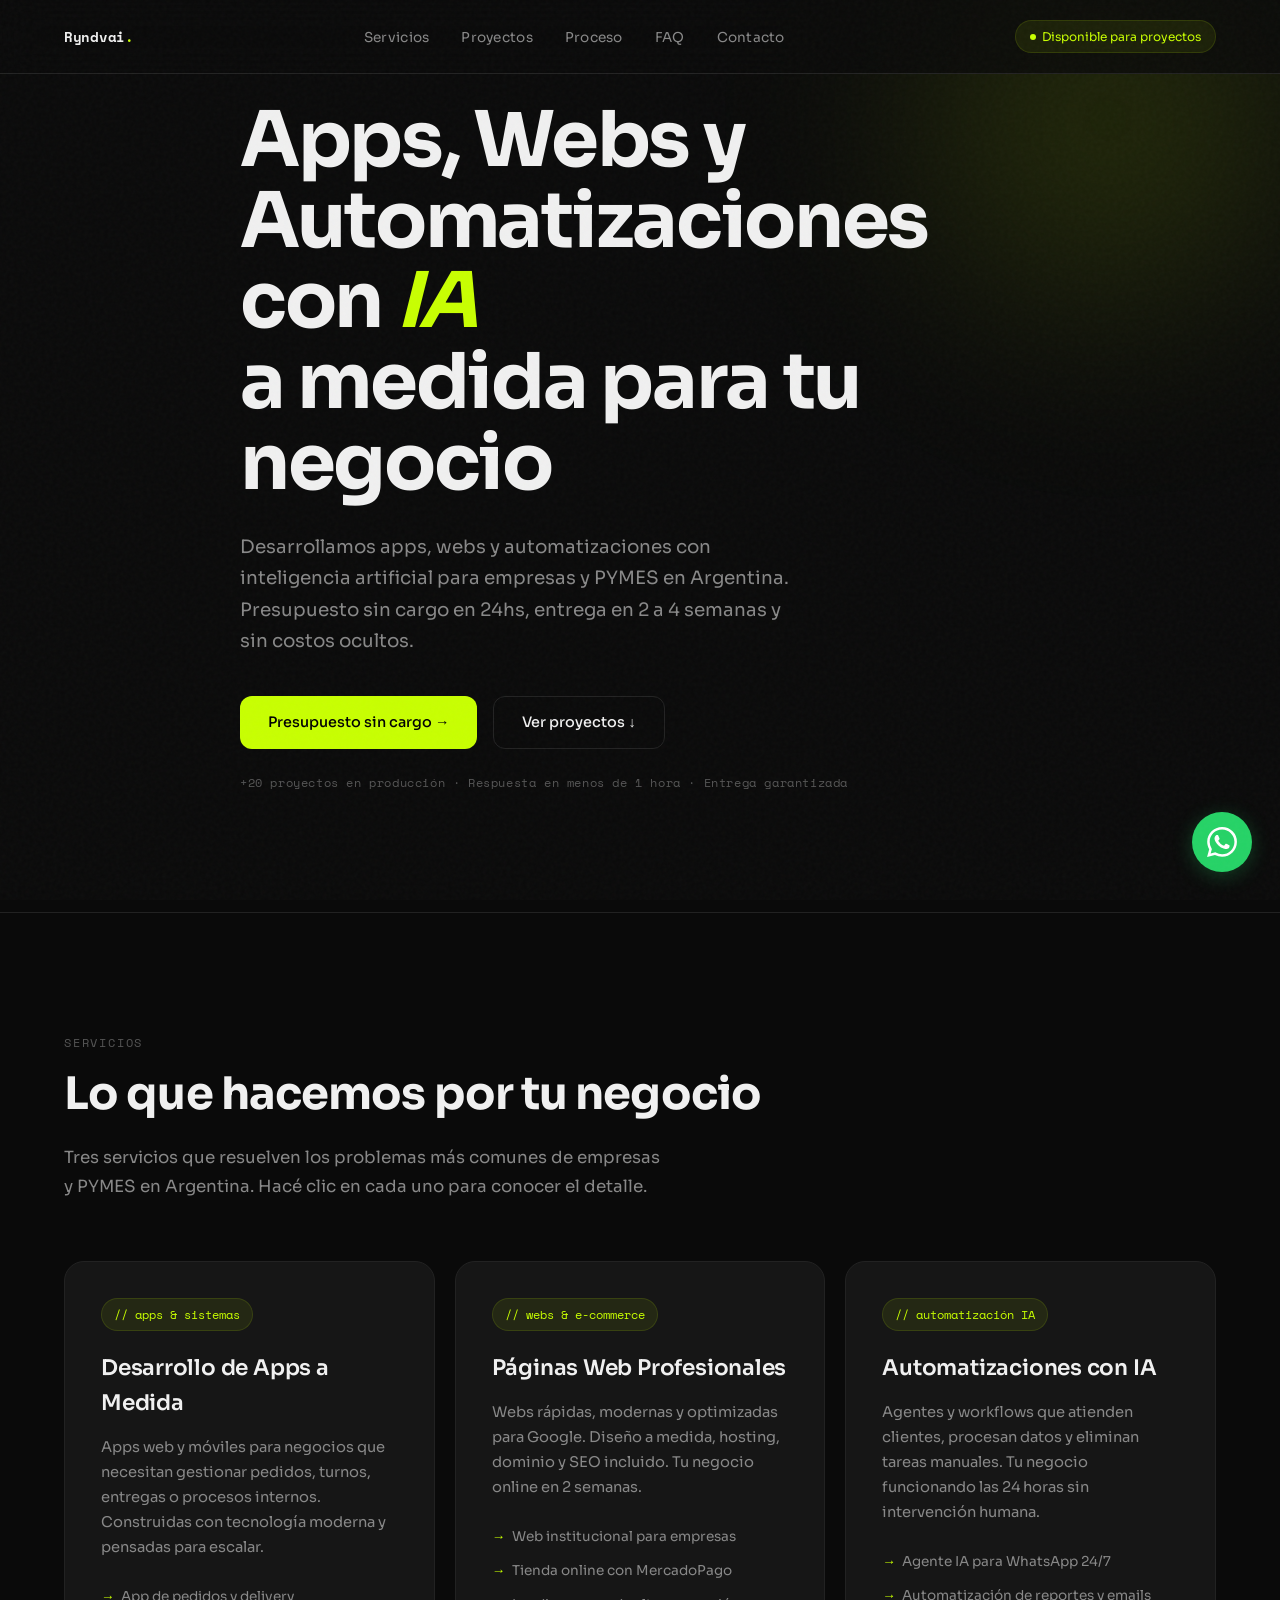
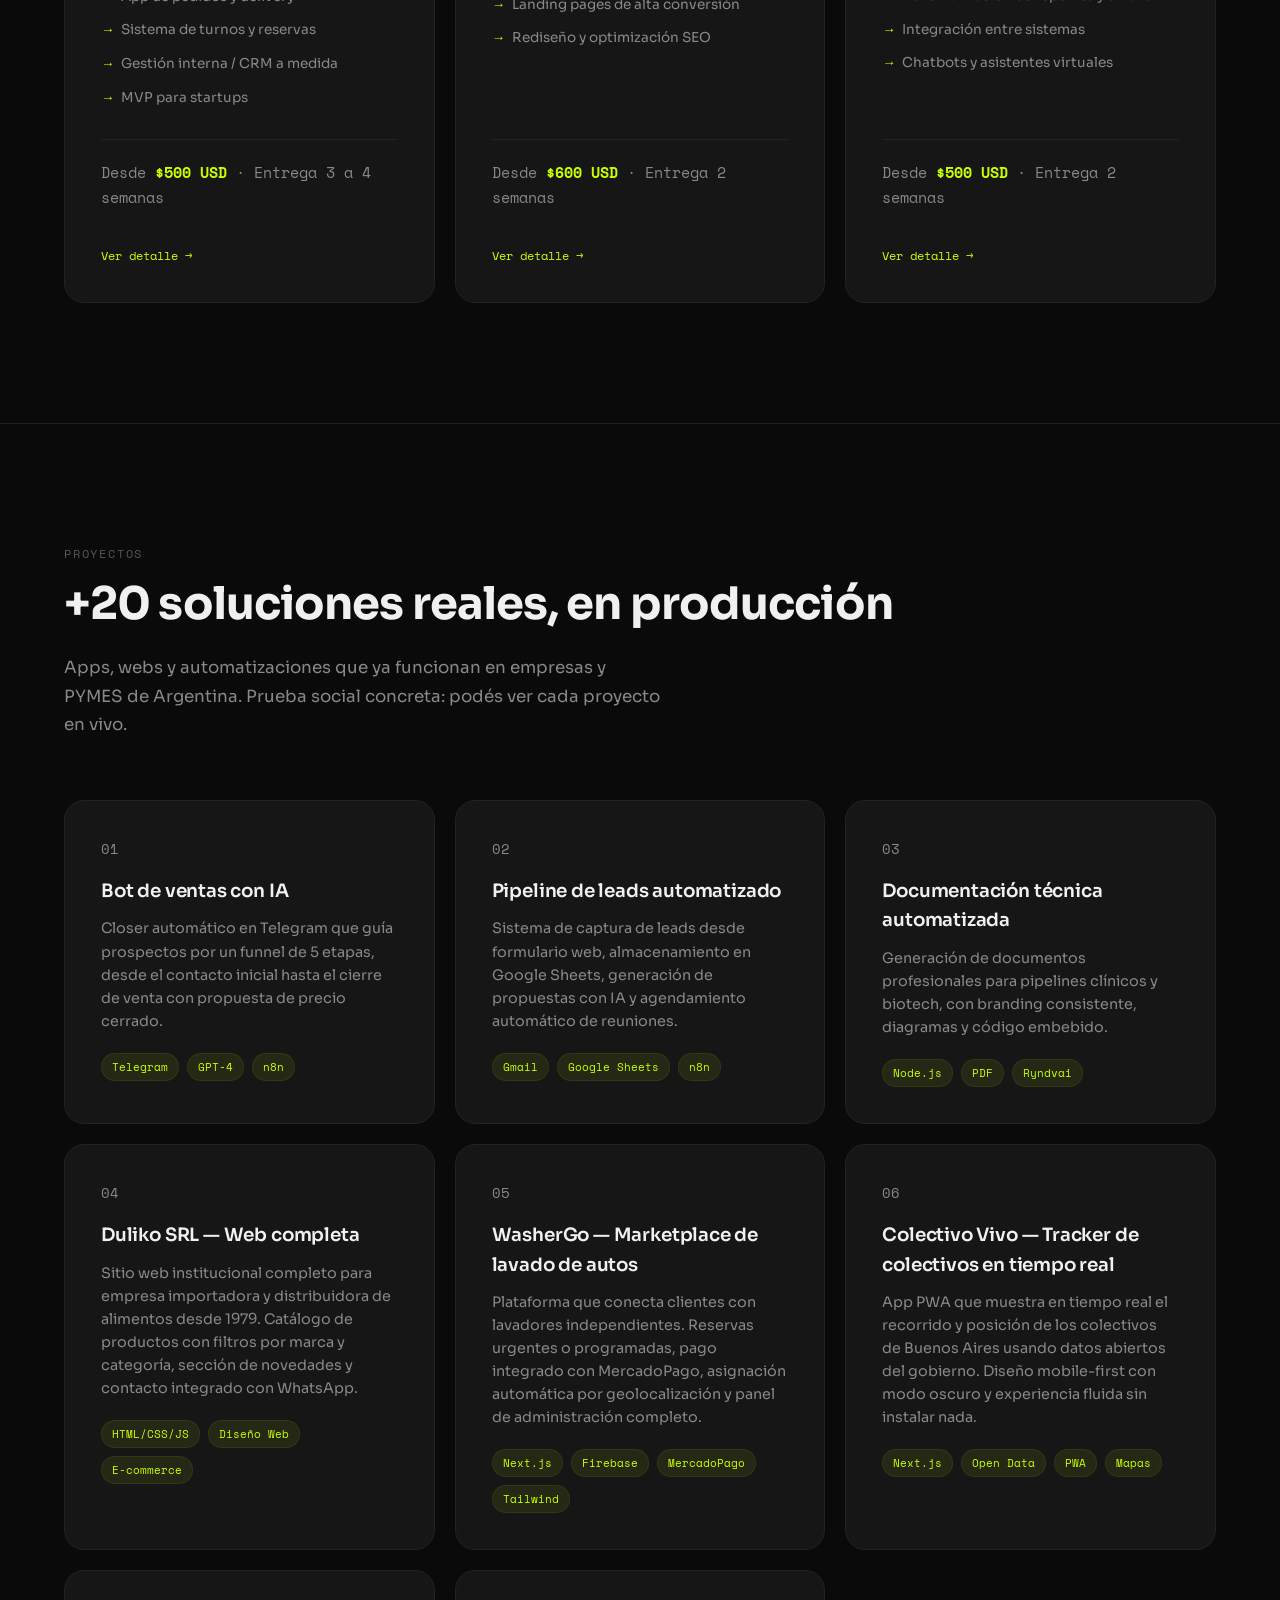
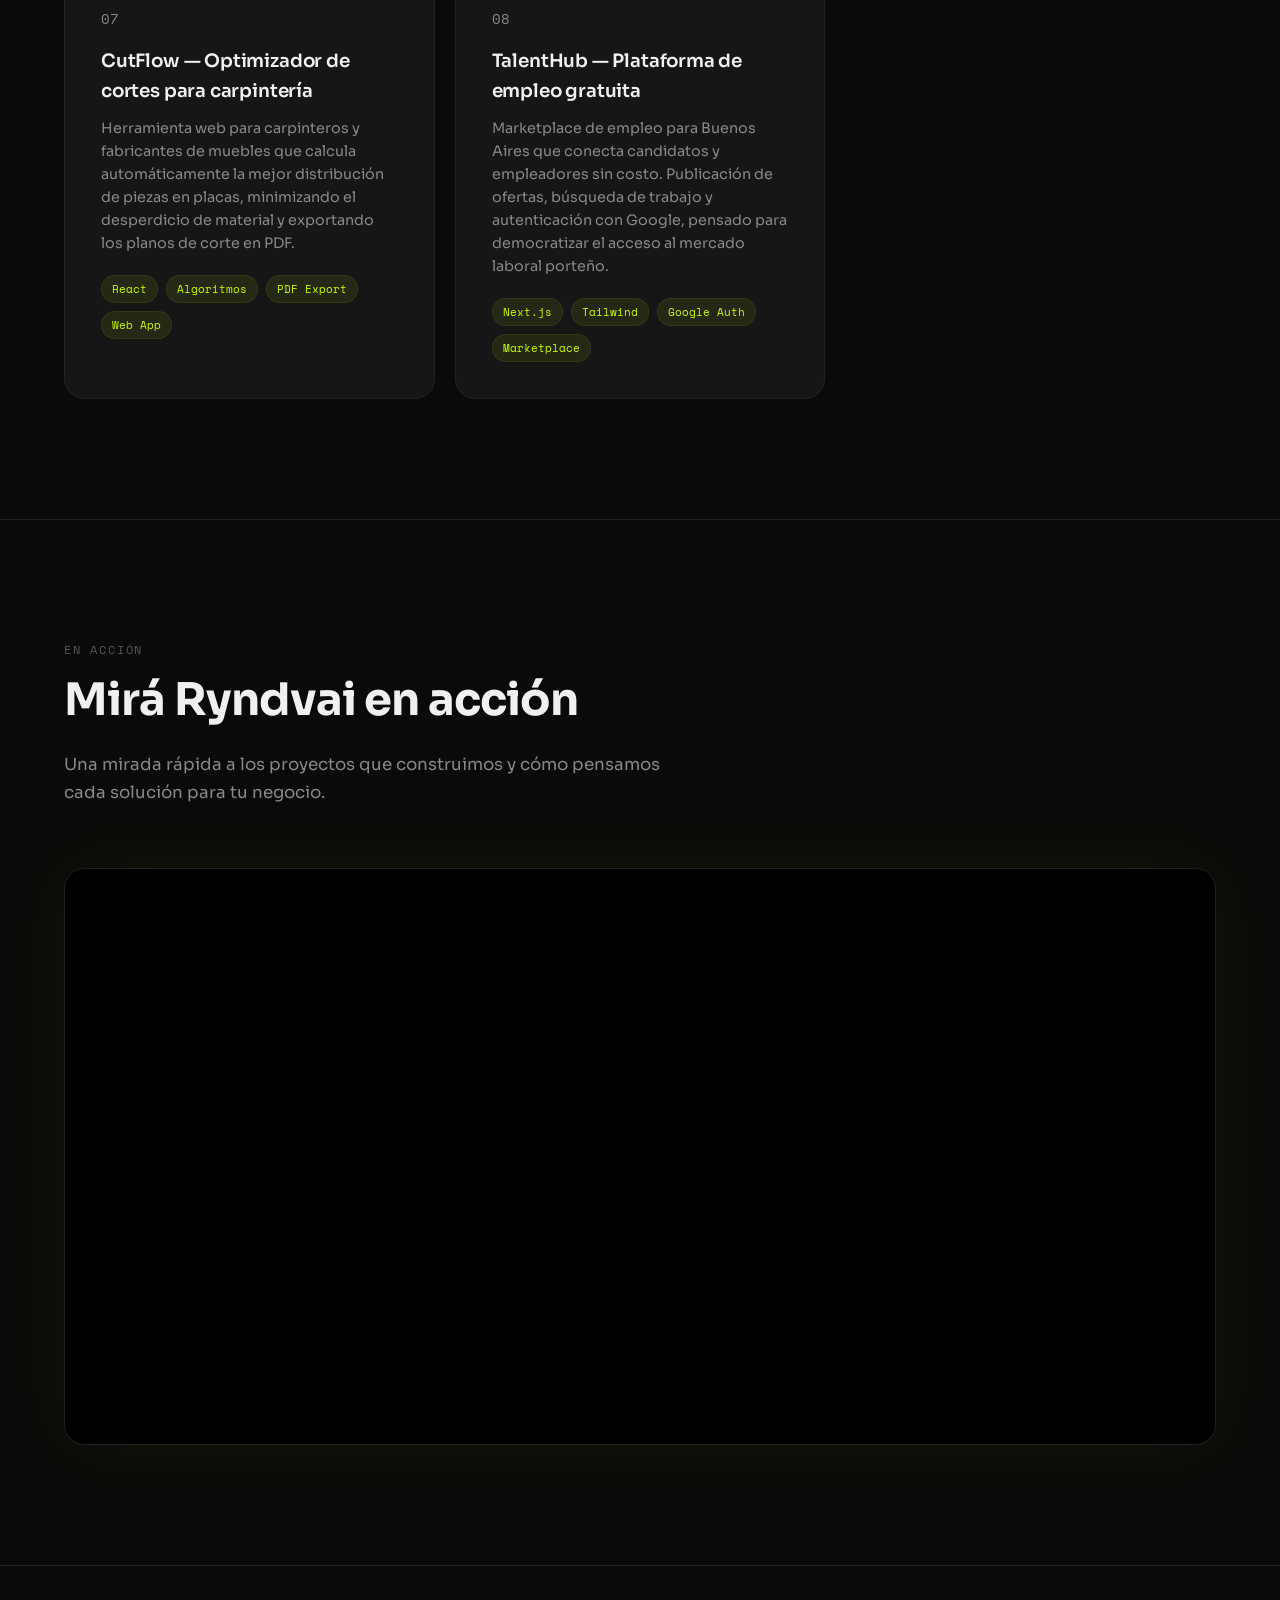
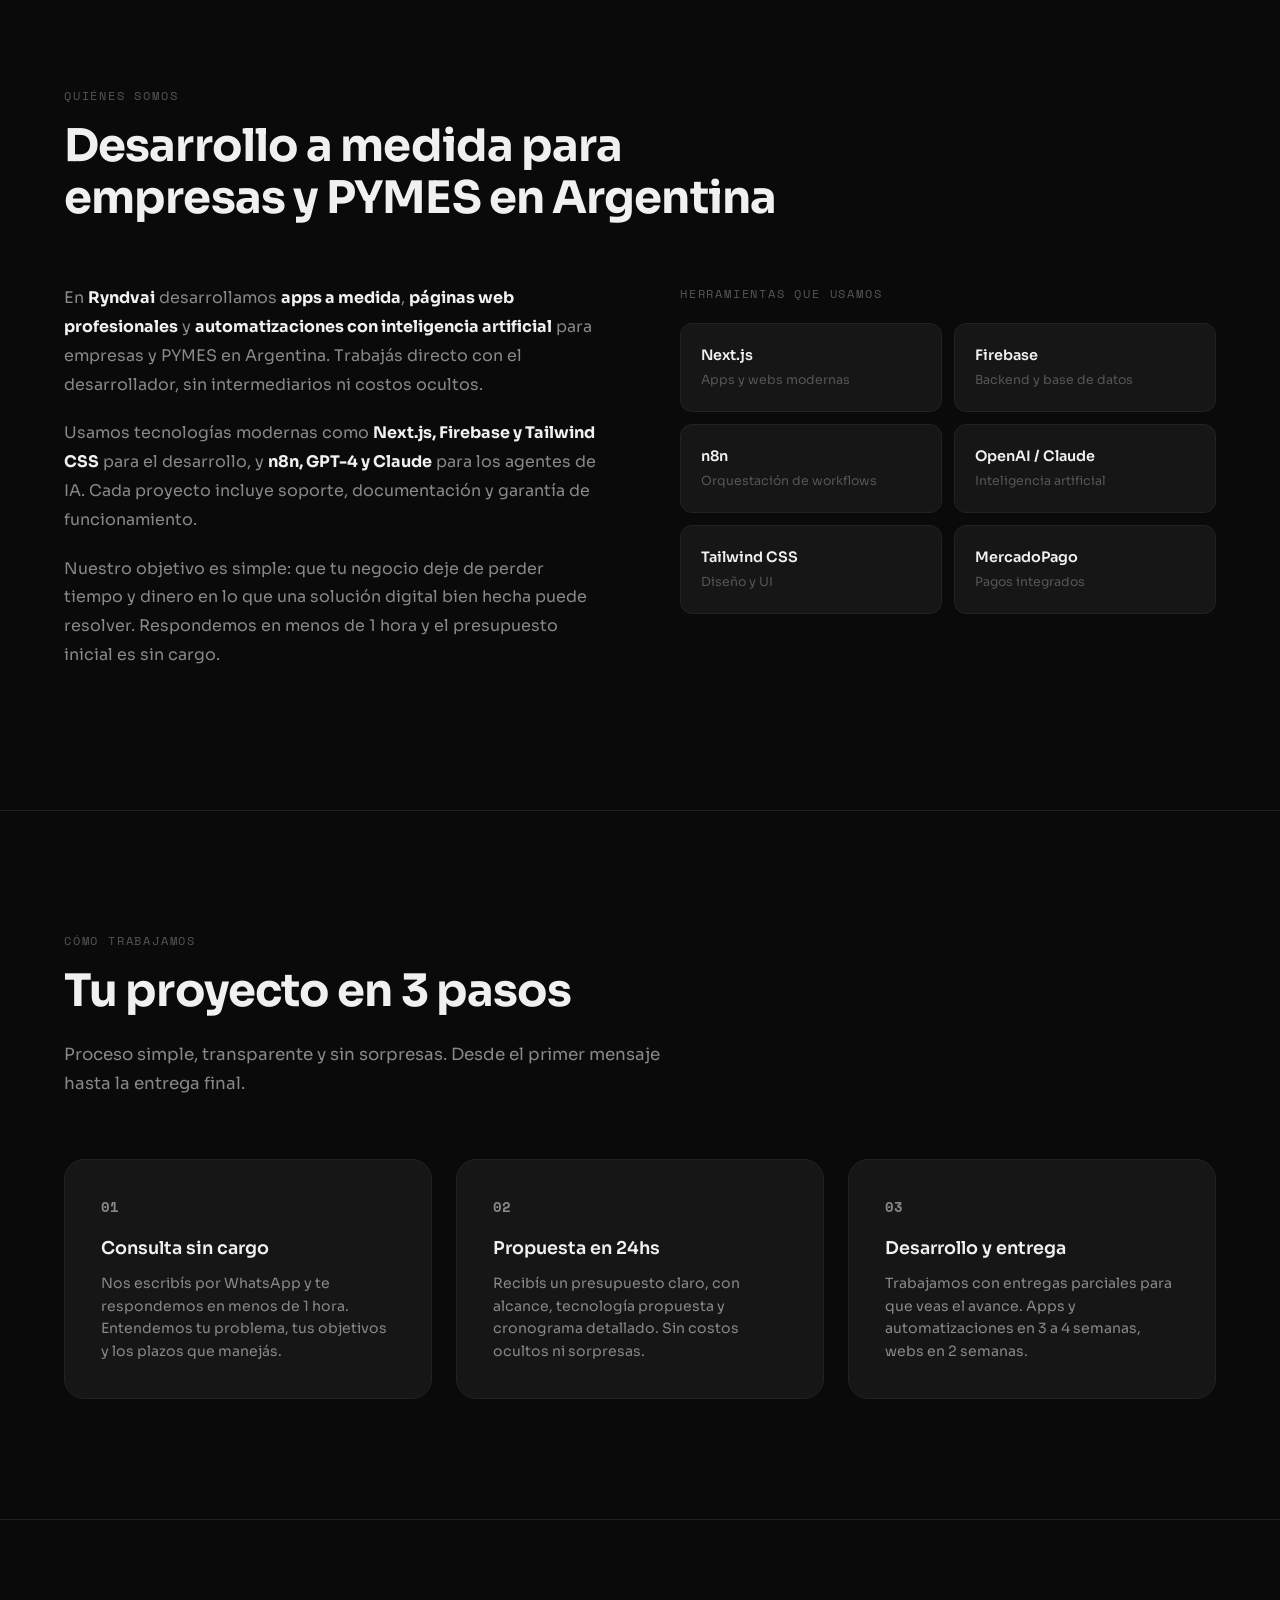
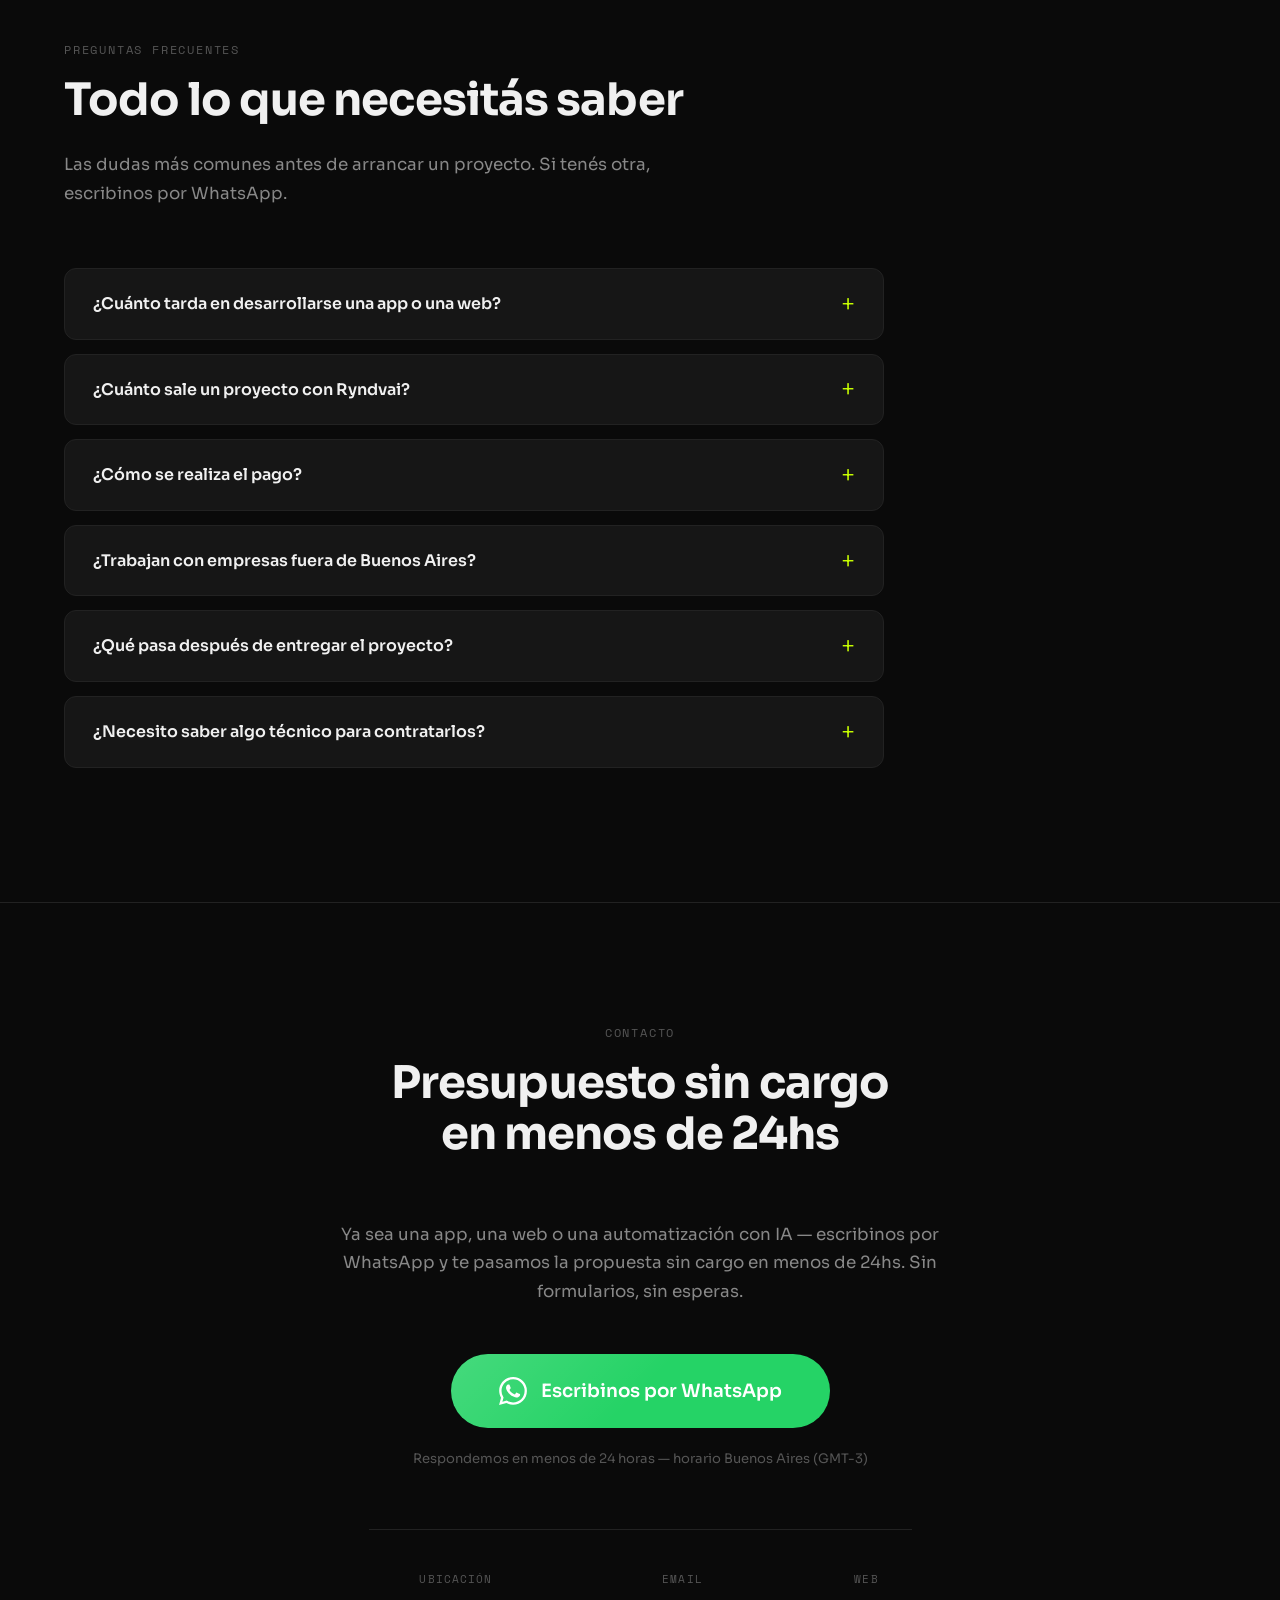
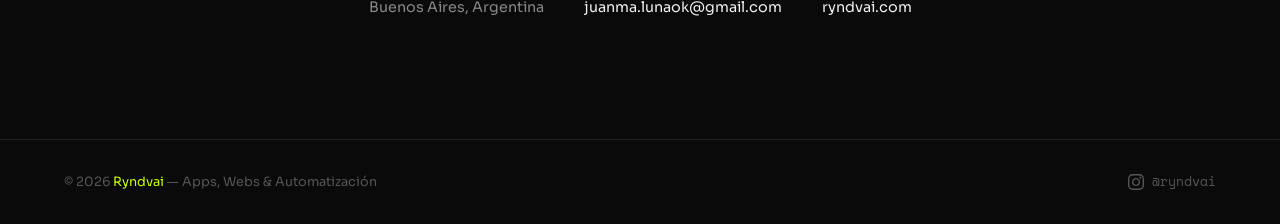
==== index.html @ 29484396 "update: WasherGo project link to washergo.com" ====
<!DOCTYPE html>
<html lang="es">
<head>
    <meta charset="UTF-8" />
    <meta name="viewport" content="width=device-width, initial-scale=1.0" />
    <title>Ryndvai — Apps, Webs y Automatizaciones con IA en Argentina</title>
    <meta name="description" content="Apps desde $500, webs desde $600 y automatización IA desde $500 USD para empresas en Argentina. Presupuesto sin cargo en 24hs. Entrega 2-4 semanas." />
    <meta name="keywords" content="desarrollo de apps Argentina, desarrollador apps Buenos Aires, hacer una app para mi negocio, agencia web Argentina, diseño web profesional, automatización con IA, agente WhatsApp empresa, n8n automatizaciones, app a medida, sistema de gestión empresa, e-commerce MercadoPago, chatbot WhatsApp, software a medida Argentina" />
    <meta name="author" content="Ryndvai — Juan Manuel Luna" />
    <meta name="robots" content="index, follow" />
    <meta name="geo.region" content="AR-C" />
    <meta name="geo.placename" content="Buenos Aires" />
    <link rel="canonical" href="https://ryndvai.com/" />
    <link rel="icon" type="image/png" sizes="32x32" href="/favicon-32.png" />
    <link rel="icon" type="image/png" sizes="16x16" href="/favicon-16.png" />
    <link rel="icon" type="image/x-icon" href="/favicon.ico" />
    <link rel="apple-touch-icon" sizes="180x180" href="/apple-touch-icon.png" />

    <meta property="og:type" content="website" />
    <meta property="og:locale" content="es_AR" />
    <meta property="og:title" content="Ryndvai — Apps, Webs y Automatizaciones con IA en Argentina" />
    <meta property="og:description" content="Apps desde $500 USD, webs desde $600 USD y automatizaciones con IA desde $500 USD para empresas en Argentina. Presupuesto sin cargo. Respondemos en menos de 1 hora." />
    <meta property="og:url" content="https://ryndvai.com/" />
    <meta property="og:site_name" content="Ryndvai" />

    <meta name="twitter:card" content="summary_large_image" />
    <meta name="twitter:title" content="Ryndvai — Apps, Webs y Automatizaciones con IA" />
    <meta name="twitter:description" content="Apps desde $500 USD, webs desde $600 USD y automatización con IA desde $500 USD. Presupuesto sin cargo en 24hs." />

    <!-- Structured Data -->
    <script type="application/ld+json">
    {
      "@context": "https://schema.org",
      "@type": "ProfessionalService",
      "name": "Ryndvai",
      "description": "Desarrollo de apps a medida, páginas web profesionales y automatizaciones con inteligencia artificial para empresas y PYMES en Argentina.",
      "url": "https://ryndvai.com/",
      "telephone": "+54 9 11 7828 4386",
      "email": "juanma.lunaok@gmail.com",
      "priceRange": "$$",
      "address": { "@type": "PostalAddress", "addressLocality": "Buenos Aires", "addressCountry": "AR" },
      "areaServed": { "@type": "Country", "name": "Argentina" },
      "founder": { "@type": "Person", "name": "Juan Manuel Luna" },
      "makesOffer": [
        { "@type": "Offer", "name": "Desarrollo de Apps a Medida", "description": "Apps web y móviles para negocios: pedidos, turnos, entregas, gestión interna.", "priceSpecification": { "@type": "PriceSpecification", "price": "500", "priceCurrency": "USD", "minPrice": "500" } },
        { "@type": "Offer", "name": "Páginas Web Profesionales", "description": "Diseño y desarrollo web a medida con SEO, hosting y dominio. E-commerce con MercadoPago.", "priceSpecification": { "@type": "PriceSpecification", "price": "600", "priceCurrency": "USD", "minPrice": "600" } },
        { "@type": "Offer", "name": "Automatizaciones con IA", "description": "Workflows con n8n, agentes de WhatsApp, integración de sistemas y procesos automatizados con IA.", "priceSpecification": { "@type": "PriceSpecification", "price": "500", "priceCurrency": "USD", "minPrice": "500" } }
      ]
    }
    </script>
    <script type="application/ld+json">
    {
      "@context": "https://schema.org",
      "@type": "FAQPage",
      "mainEntity": [
        { "@type": "Question", "name": "¿Cuánto tarda en desarrollarse una app o una web?", "acceptedAnswer": { "@type": "Answer", "text": "Una página web profesional la entregamos en 2 semanas. Una app a medida o automatización con IA en 3 a 4 semanas." } },
        { "@type": "Question", "name": "¿Cuánto sale un proyecto con Ryndvai?", "acceptedAnswer": { "@type": "Answer", "text": "Las apps a medida arrancan desde $500 USD, las páginas web profesionales desde $600 USD y las automatizaciones con IA desde $500 USD." } },
        { "@type": "Question", "name": "¿Cómo se realiza el pago?", "acceptedAnswer": { "@type": "Answer", "text": "Trabajamos con un anticipo al iniciar y el saldo contra entrega. Aceptamos transferencia, MercadoPago y métodos internacionales." } }
      ]
    }
    </script>

    <!-- Google Analytics 4 (reemplazar G-XXXXXXXXXX por tu Measurement ID real) -->
    <script async src="https://www.googletagmanager.com/gtag/js?id=G-XXXXXXXXXX"></script>
    <script>
      window.dataLayer = window.dataLayer || [];
      function gtag(){dataLayer.push(arguments);}
      gtag('js', new Date());
      gtag('config', 'G-XXXXXXXXXX');
      // Google Ads remarketing tag (reemplazar AW-XXXXXXXXX por tu Conversion ID real)
      gtag('config', 'AW-XXXXXXXXX');
    </script>

    <link rel="preconnect" href="https://fonts.googleapis.com" />
    <link rel="preconnect" href="https://fonts.gstatic.com" crossorigin />
    <link href="https://fonts.googleapis.com/css2?family=Sora:wght@300;400;500;600;700&family=Space+Mono:wght@400;700&display=swap" rel="stylesheet" />
    <link rel="stylesheet" href="style.css?v=4" />
</head>
<body>

    <nav>
        <div class="container">
            <a href="/" class="nav-logo">Ryndvai<span>.</span></a>
            <ul class="nav-links">
                <li><a href="#services">Servicios</a></li>
                <li><a href="#projects">Proyectos</a></li>
                <li><a href="#process">Proceso</a></li>
                <li><a href="#faq">FAQ</a></li>
                <li><a href="#contact">Contacto</a></li>
            </ul>
            <div class="nav-badge">Disponible para proyectos</div>
            <button class="mobile-menu-btn" aria-label="Menú">
                <span></span><span></span><span></span>
            </button>
        </div>
    </nav>

    <section class="hero">
        <div class="container">
            <div class="hero-content fade-up">
                <h1>Apps, Webs y Automatizaciones con <em>IA</em><br>a medida para tu negocio</h1>
                <p class="hero-desc">Desarrollamos apps, webs y automatizaciones con inteligencia artificial para empresas y PYMES en Argentina. Presupuesto sin cargo en 24hs, entrega en 2 a 4 semanas y sin costos ocultos.</p>
                <div class="hero-buttons">
                    <a href="#contact" class="btn btn-primary">Presupuesto sin cargo →</a>
                    <a href="#projects" class="btn btn-outline">Ver proyectos ↓</a>
                </div>
                <p class="hero-meta">+20 proyectos en producción · Respuesta en menos de 1 hora · Entrega garantizada</p>
            </div>
        </div>
    </section>

    <section id="services">
        <div class="container">
            <div class="fade-up">
                <p class="section-tag">Servicios</p>
                <h2 class="section-title">Lo que hacemos por tu negocio</h2>
                <p class="section-desc">Tres servicios que resuelven los problemas más comunes de empresas y PYMES en Argentina. Hacé clic en cada uno para conocer el detalle.</p>
            </div>
            <div class="services-grid">
                <a href="/apps/" class="service-card fade-up">
                    <span class="service-icon">// apps &amp; sistemas</span>
                    <h3>Desarrollo de Apps a Medida</h3>
                    <p>Apps web y móviles para negocios que necesitan gestionar pedidos, turnos, entregas o procesos internos. Construidas con tecnología moderna y pensadas para escalar.</p>
                    <ul class="service-list">
                        <li>App de pedidos y delivery</li>
                        <li>Sistema de turnos y reservas</li>
                        <li>Gestión interna / CRM a medida</li>
                        <li>MVP para startups</li>
                    </ul>
                    <p class="service-price">Desde <strong>$500 USD</strong> · Entrega 3 a 4 semanas</p>
                    <span class="service-cta">Ver detalle →</span>
                </a>
                <a href="/webs/" class="service-card fade-up">
                    <span class="service-icon">// webs &amp; e-commerce</span>
                    <h3>Páginas Web Profesionales</h3>
                    <p>Webs rápidas, modernas y optimizadas para Google. Diseño a medida, hosting, dominio y SEO incluido. Tu negocio online en 2 semanas.</p>
                    <ul class="service-list">
                        <li>Web institucional para empresas</li>
                        <li>Tienda online con MercadoPago</li>
                        <li>Landing pages de alta conversión</li>
                        <li>Rediseño y optimización SEO</li>
                    </ul>
                    <p class="service-price">Desde <strong>$600 USD</strong> · Entrega 2 semanas</p>
                    <span class="service-cta">Ver detalle →</span>
                </a>
                <a href="/ia/" class="service-card fade-up">
                    <span class="service-icon">// automatización IA</span>
                    <h3>Automatizaciones con IA</h3>
                    <p>Agentes y workflows que atienden clientes, procesan datos y eliminan tareas manuales. Tu negocio funcionando las 24 horas sin intervención humana.</p>
                    <ul class="service-list">
                        <li>Agente IA para WhatsApp 24/7</li>
                        <li>Automatización de reportes y emails</li>
                        <li>Integración entre sistemas</li>
                        <li>Chatbots y asistentes virtuales</li>
                    </ul>
                    <p class="service-price">Desde <strong>$500 USD</strong> · Entrega 2 semanas</p>
                    <span class="service-cta">Ver detalle →</span>
                </a>
            </div>
        </div>
    </section>

    <section id="projects">
        <div class="container">
            <div class="fade-up">
                <p class="section-tag">Proyectos</p>
                <h2 class="section-title">+20 soluciones reales, en producción</h2>
                <p class="section-desc">Apps, webs y automatizaciones que ya funcionan en empresas y PYMES de Argentina. Prueba social concreta: podés ver cada proyecto en vivo.</p>
            </div>
            <div class="projects-grid">
                <div class="project-card fade-up">
                    <p class="project-number">01</p>
                    <h3>Bot de ventas con IA</h3>
                    <p>Closer automático en Telegram que guía prospectos por un funnel de 5 etapas, desde el contacto inicial hasta el cierre de venta con propuesta de precio cerrado.</p>
                    <div class="project-tags">
                        <span class="project-tag">Telegram</span>
                        <span class="project-tag">GPT-4</span>
                        <span class="project-tag">n8n</span>
                    </div>
                </div>
                <div class="project-card fade-up">
                    <p class="project-number">02</p>
                    <h3>Pipeline de leads automatizado</h3>
                    <p>Sistema de captura de leads desde formulario web, almacenamiento en Google Sheets, generación de propuestas con IA y agendamiento automático de reuniones.</p>
                    <div class="project-tags">
                        <span class="project-tag">Gmail</span>
                        <span class="project-tag">Google Sheets</span>
                        <span class="project-tag">n8n</span>
                    </div>
                </div>
                <div class="project-card fade-up">
                    <p class="project-number">03</p>
                    <h3>Documentación técnica automatizada</h3>
                    <p>Generación de documentos profesionales para pipelines clínicos y biotech, con branding consistente, diagramas y código embebido.</p>
                    <div class="project-tags">
                        <span class="project-tag">Node.js</span>
                        <span class="project-tag">PDF</span>
                        <span class="project-tag">Ryndvai</span>
                    </div>
                </div>
                <a href="https://www.dulikosrl.com/" target="_blank" rel="noopener" class="project-card fade-up" style="text-decoration:none;color:inherit;">
                    <p class="project-number">04</p>
                    <h3>Duliko SRL — Web completa</h3>
                    <p>Sitio web institucional completo para empresa importadora y distribuidora de alimentos desde 1979. Catálogo de productos con filtros por marca y categoría, sección de novedades y contacto integrado con WhatsApp.</p>
                    <div class="project-tags">
                        <span class="project-tag">HTML/CSS/JS</span>
                        <span class="project-tag">Diseño Web</span>
                        <span class="project-tag">E-commerce</span>
                    </div>
                </a>
                <a href="https://www.washergo.com/" target="_blank" rel="noopener" class="project-card fade-up" style="text-decoration:none;color:inherit;">
                    <p class="project-number">05</p>
                    <h3>WasherGo — Marketplace de lavado de autos</h3>
                    <p>Plataforma que conecta clientes con lavadores independientes. Reservas urgentes o programadas, pago integrado con MercadoPago, asignación automática por geolocalización y panel de administración completo.</p>
                    <div class="project-tags">
                        <span class="project-tag">Next.js</span>
                        <span class="project-tag">Firebase</span>
                        <span class="project-tag">MercadoPago</span>
                        <span class="project-tag">Tailwind</span>
                    </div>
                </a>
                <a href="https://colectivo-vivo.vercel.app/" target="_blank" rel="noopener" class="project-card fade-up" style="text-decoration:none;color:inherit;">
                    <p class="project-number">06</p>
                    <h3>Colectivo Vivo — Tracker de colectivos en tiempo real</h3>
                    <p>App PWA que muestra en tiempo real el recorrido y posición de los colectivos de Buenos Aires usando datos abiertos del gobierno. Diseño mobile-first con modo oscuro y experiencia fluida sin instalar nada.</p>
                    <div class="project-tags">
                        <span class="project-tag">Next.js</span>
                        <span class="project-tag">Open Data</span>
                        <span class="project-tag">PWA</span>
                        <span class="project-tag">Mapas</span>
                    </div>
                </a>
                <a href="https://cutflow-inky.vercel.app/" target="_blank" rel="noopener" class="project-card fade-up" style="text-decoration:none;color:inherit;">
                    <p class="project-number">07</p>
                    <h3>CutFlow — Optimizador de cortes para carpintería</h3>
                    <p>Herramienta web para carpinteros y fabricantes de muebles que calcula automáticamente la mejor distribución de piezas en placas, minimizando el desperdicio de material y exportando los planos de corte en PDF.</p>
                    <div class="project-tags">
                        <span class="project-tag">React</span>
                        <span class="project-tag">Algoritmos</span>
                        <span class="project-tag">PDF Export</span>
                        <span class="project-tag">Web App</span>
                    </div>
                </a>
                <a href="https://buscotrabajo.vercel.app/" target="_blank" rel="noopener" class="project-card fade-up" style="text-decoration:none;color:inherit;">
                    <p class="project-number">08</p>
                    <h3>TalentHub — Plataforma de empleo gratuita</h3>
                    <p>Marketplace de empleo para Buenos Aires que conecta candidatos y empleadores sin costo. Publicación de ofertas, búsqueda de trabajo y autenticación con Google, pensado para democratizar el acceso al mercado laboral porteño.</p>
                    <div class="project-tags">
                        <span class="project-tag">Next.js</span>
                        <span class="project-tag">Tailwind</span>
                        <span class="project-tag">Google Auth</span>
                        <span class="project-tag">Marketplace</span>
                    </div>
                </a>
            </div>
        </div>
    </section>

    <section id="video">
        <div class="container">
            <div class="fade-up">
                <p class="section-tag">En acción</p>
                <h2 class="section-title">Mirá Ryndvai en acción</h2>
                <p class="section-desc">Una mirada rápida a los proyectos que construimos y cómo pensamos cada solución para tu negocio.</p>
            </div>
            <div class="video-wrapper fade-up">
                <video autoplay loop muted playsinline preload="auto">
                    <source src="RyndvaiVideo.mp4?v=2" type="video/mp4">
                </video>
            </div>
        </div>
    </section>

    <section id="about">
        <div class="container">
            <div class="fade-up">
                <p class="section-tag">Quiénes somos</p>
                <h2 class="section-title">Desarrollo a medida para<br>empresas y PYMES en Argentina</h2>
            </div>
            <div class="about-grid">
                <div class="about-text fade-up">
                    <p>En <strong>Ryndvai</strong> desarrollamos <strong>apps a medida</strong>, <strong>páginas web profesionales</strong> y <strong>automatizaciones con inteligencia artificial</strong> para empresas y PYMES en Argentina. Trabajás directo con el desarrollador, sin intermediarios ni costos ocultos.</p>
                    <p>Usamos tecnologías modernas como <strong>Next.js, Firebase y Tailwind CSS</strong> para el desarrollo, y <strong>n8n, GPT-4 y Claude</strong> para los agentes de IA. Cada proyecto incluye soporte, documentación y garantía de funcionamiento.</p>
                    <p>Nuestro objetivo es simple: que tu negocio deje de perder tiempo y dinero en lo que una solución digital bien hecha puede resolver. Respondemos en menos de 1 hora y el presupuesto inicial es sin cargo.</p>
                </div>
                <div class="fade-up">
                    <p class="section-tag" style="margin-bottom: 20px;">Herramientas que usamos</p>
                    <div class="tools-grid">
                        <div class="tool-item"><p class="tool-name">Next.js</p><p class="tool-desc">Apps y webs modernas</p></div>
                        <div class="tool-item"><p class="tool-name">Firebase</p><p class="tool-desc">Backend y base de datos</p></div>
                        <div class="tool-item"><p class="tool-name">n8n</p><p class="tool-desc">Orquestación de workflows</p></div>
                        <div class="tool-item"><p class="tool-name">OpenAI / Claude</p><p class="tool-desc">Inteligencia artificial</p></div>
                        <div class="tool-item"><p class="tool-name">Tailwind CSS</p><p class="tool-desc">Diseño y UI</p></div>
                        <div class="tool-item"><p class="tool-name">MercadoPago</p><p class="tool-desc">Pagos integrados</p></div>
                    </div>
                </div>
            </div>
        </div>
    </section>

    <section id="process">
        <div class="container">
            <div class="fade-up">
                <p class="section-tag">Cómo trabajamos</p>
                <h2 class="section-title">Tu proyecto en 3 pasos</h2>
                <p class="section-desc">Proceso simple, transparente y sin sorpresas. Desde el primer mensaje hasta la entrega final.</p>
            </div>
            <div class="process-grid">
                <div class="process-step fade-up">
                    <p class="process-number">01</p>
                    <h3>Consulta sin cargo</h3>
                    <p>Nos escribís por WhatsApp y te respondemos en menos de 1 hora. Entendemos tu problema, tus objetivos y los plazos que manejás.</p>
                </div>
                <div class="process-step fade-up">
                    <p class="process-number">02</p>
                    <h3>Propuesta en 24hs</h3>
                    <p>Recibís un presupuesto claro, con alcance, tecnología propuesta y cronograma detallado. Sin costos ocultos ni sorpresas.</p>
                </div>
                <div class="process-step fade-up">
                    <p class="process-number">03</p>
                    <h3>Desarrollo y entrega</h3>
                    <p>Trabajamos con entregas parciales para que veas el avance. Apps y automatizaciones en 3 a 4 semanas, webs en 2 semanas.</p>
                </div>
            </div>
        </div>
    </section>

    <section id="faq">
        <div class="container">
            <div class="fade-up">
                <p class="section-tag">Preguntas frecuentes</p>
                <h2 class="section-title">Todo lo que necesitás saber</h2>
                <p class="section-desc">Las dudas más comunes antes de arrancar un proyecto. Si tenés otra, escribinos por WhatsApp.</p>
            </div>
            <div class="faq-list fade-up">
                <details class="faq-item"><summary>¿Cuánto tarda en desarrollarse una app o una web?</summary><div class="faq-answer">Una página web profesional la entregamos en 2 semanas. Una app a medida o automatización con IA en 3 a 4 semanas. El plazo exacto te lo confirmamos en la propuesta inicial, sin cargo y en menos de 24hs.</div></details>
                <details class="faq-item"><summary>¿Cuánto sale un proyecto con Ryndvai?</summary><div class="faq-answer">Las apps a medida arrancan desde $500 USD, las páginas web profesionales desde $600 USD y las automatizaciones con IA desde $500 USD. Cada proyecto es único — el presupuesto exacto te lo pasamos sin cargo y sin costos ocultos.</div></details>
                <details class="faq-item"><summary>¿Cómo se realiza el pago?</summary><div class="faq-answer">Trabajamos con un anticipo al iniciar el proyecto y el saldo contra entrega. Aceptamos transferencia bancaria, MercadoPago y métodos internacionales para clientes fuera de Argentina.</div></details>
                <details class="faq-item"><summary>¿Trabajan con empresas fuera de Buenos Aires?</summary><div class="faq-answer">Sí. Atendemos clientes en toda Argentina y también fuera del país. Todo el proceso es 100% remoto: reuniones por videollamada, entregas digitales y soporte post-entrega.</div></details>
                <details class="faq-item"><summary>¿Qué pasa después de entregar el proyecto?</summary><div class="faq-answer">Todos los proyectos incluyen soporte post-entrega, documentación técnica y garantía de funcionamiento. Si necesitás nuevas funcionalidades a futuro, podemos seguir trabajando en mejoras.</div></details>
                <details class="faq-item"><summary>¿Necesito saber algo técnico para contratarlos?</summary><div class="faq-answer">Para nada. Vos nos contás el problema y nosotros nos encargamos de la parte técnica. Te explicamos cada decisión en un lenguaje simple y trabajás directo con el desarrollador, sin intermediarios.</div></details>
            </div>
        </div>
    </section>

    <section id="contact">
        <div class="container">
            <div class="fade-up" style="text-align: center;">
                <p class="section-tag">Contacto</p>
                <h2 class="section-title">Presupuesto sin cargo<br>en menos de 24hs</h2>
            </div>
            <div class="contact-wrapper fade-up">
                <p class="section-desc">Ya sea una app, una web o una automatización con IA — escribinos por WhatsApp y te pasamos la propuesta sin cargo en menos de 24hs. Sin formularios, sin esperas.</p>

                <a href="https://wa.me/5491178284386?text=Hola%20Ryndvai%2C%20vi%20sus%20servicios%20y%20me%20interesa%20consultar%20por%20un%20proyecto.%20%C2%BFPodemos%20hablar%3F" target="_blank" rel="noopener" class="whatsapp-btn" onclick="trackWhatsAppClick('landing_home')">
                    <svg viewBox="0 0 24 24" fill="currentColor">
                        <path d="M17.472 14.382c-.297-.149-1.758-.867-2.03-.967-.273-.099-.471-.148-.67.15-.197.297-.767.966-.94 1.164-.173.199-.347.223-.644.075-.297-.15-1.255-.463-2.39-1.475-.883-.788-1.48-1.761-1.653-2.059-.173-.297-.018-.458.13-.606.134-.133.298-.347.446-.52.149-.174.198-.298.298-.497.099-.198.05-.371-.025-.52-.075-.149-.669-1.612-.916-2.207-.242-.579-.487-.5-.669-.51-.173-.008-.371-.01-.57-.01-.198 0-.52.074-.792.372-.272.297-1.04 1.016-1.04 2.479 0 1.462 1.065 2.875 1.213 3.074.149.198 2.096 3.2 5.077 4.487.709.306 1.262.489 1.694.625.712.227 1.36.195 1.871.118.571-.085 1.758-.719 2.006-1.413.248-.694.248-1.289.173-1.413-.074-.124-.272-.198-.57-.347m-5.421 7.403h-.004a9.87 9.87 0 01-5.031-1.378l-.361-.214-3.741.982.998-3.648-.235-.374a9.86 9.86 0 01-1.51-5.26c.001-5.45 4.436-9.884 9.888-9.884 2.64 0 5.122 1.03 6.988 2.898a9.825 9.825 0 012.893 6.994c-.003 5.45-4.437 9.884-9.885 9.884m8.413-18.297A11.815 11.815 0 0012.05 0C5.495 0 .16 5.335.157 11.892c0 2.096.547 4.142 1.588 5.945L.057 24l6.305-1.654a11.882 11.882 0 005.683 1.448h.005c6.554 0 11.89-5.335 11.893-11.893a11.821 11.821 0 00-3.48-8.413z"/>
                    </svg>
                    Escribinos por WhatsApp
                </a>

                <p class="whatsapp-note">Respondemos en menos de 24 horas — horario Buenos Aires (GMT-3)</p>

                <div class="contact-extras">
                    <div class="contact-extra-item"><p class="contact-extra-label">Ubicación</p><p class="contact-extra-value">Buenos Aires, Argentina</p></div>
                    <div class="contact-extra-item"><p class="contact-extra-label">Email</p><p class="contact-extra-value"><a href="mailto:juanma.lunaok@gmail.com">juanma.lunaok@gmail.com</a></p></div>
                    <div class="contact-extra-item"><p class="contact-extra-label">Web</p><p class="contact-extra-value"><a href="https://ryndvai.com" target="_blank">ryndvai.com</a></p></div>
                </div>
            </div>
        </div>
    </section>

    <footer style="padding:32px 0;border-top:1px solid var(--border);">
        <div class="container" style="display:flex;justify-content:space-between;align-items:center;gap:20px;flex-wrap:wrap;">
            <p style="font-size:0.8rem;color:var(--text-muted);margin:0;">© 2026 <span>Ryndvai</span> — Apps, Webs &amp; Automatización</p>
            <div class="footer-social" style="display:flex;align-items:center;gap:16px;">
                <a href="https://www.instagram.com/ryndvai/" target="_blank" rel="noopener" aria-label="Instagram" style="display:inline-flex;align-items:center;gap:8px;color:var(--text-muted);font-size:0.8rem;font-family:var(--font-mono);line-height:1;">
                    <svg width="16" height="16" viewBox="0 0 24 24" fill="currentColor" style="width:16px;height:16px;flex-shrink:0;"><path d="M12 2.163c3.204 0 3.584.012 4.85.07 3.252.148 4.771 1.691 4.919 4.919.058 1.265.069 1.645.069 4.849 0 3.205-.012 3.584-.069 4.849-.149 3.225-1.664 4.771-4.919 4.919-1.266.058-1.644.07-4.85.07-3.204 0-3.584-.012-4.849-.07-3.26-.149-4.771-1.699-4.919-4.92-.058-1.265-.07-1.644-.07-4.849 0-3.204.013-3.583.07-4.849.149-3.227 1.664-4.771 4.919-4.919 1.266-.057 1.645-.069 4.849-.069zm0-2.163c-3.259 0-3.667.014-4.947.072-4.358.2-6.78 2.618-6.98 6.98-.059 1.281-.073 1.689-.073 4.948 0 3.259.014 3.668.072 4.948.2 4.358 2.618 6.78 6.98 6.98 1.281.058 1.689.072 4.948.072 3.259 0 3.668-.014 4.948-.072 4.354-.2 6.782-2.618 6.979-6.98.059-1.28.073-1.689.073-4.948 0-3.259-.014-3.667-.072-4.947-.196-4.354-2.617-6.78-6.979-6.98-1.281-.059-1.69-.073-4.949-.073zm0 5.838c-3.403 0-6.162 2.759-6.162 6.162s2.759 6.163 6.162 6.163 6.162-2.759 6.162-6.163c0-3.403-2.759-6.162-6.162-6.162zm0 10.162c-2.209 0-4-1.79-4-4 0-2.209 1.791-4 4-4s4 1.791 4 4c0 2.21-1.791 4-4 4zm6.406-11.845c-.796 0-1.441.645-1.441 1.44s.645 1.44 1.441 1.44c.795 0 1.439-.645 1.439-1.44s-.644-1.44-1.439-1.44z"/></svg>
                    @ryndvai
                </a>
            </div>
        </div>
    </footer>

    <a href="https://wa.me/5491178284386?text=Hola%20Ryndvai%2C%20vi%20sus%20servicios%20y%20me%20interesa%20consultar%20por%20un%20proyecto.%20%C2%BFPodemos%20hablar%3F" target="_blank" rel="noopener" class="whatsapp-float" aria-label="Contactar por WhatsApp" onclick="trackWhatsAppClick('float_home')">
        <svg viewBox="0 0 24 24">
            <path d="M17.472 14.382c-.297-.149-1.758-.867-2.03-.967-.273-.099-.471-.148-.67.15-.197.297-.767.966-.94 1.164-.173.199-.347.223-.644.075-.297-.15-1.255-.463-2.39-1.475-.883-.788-1.48-1.761-1.653-2.059-.173-.297-.018-.458.13-.606.134-.133.298-.347.446-.52.149-.174.198-.298.298-.497.099-.198.05-.371-.025-.52-.075-.149-.669-1.612-.916-2.207-.242-.579-.487-.5-.669-.51-.173-.008-.371-.01-.57-.01-.198 0-.52.074-.792.372-.272.297-1.04 1.016-1.04 2.479 0 1.462 1.065 2.875 1.213 3.074.149.198 2.096 3.2 5.077 4.487.709.306 1.262.489 1.694.625.712.227 1.36.195 1.871.118.571-.085 1.758-.719 2.006-1.413.248-.694.248-1.289.173-1.413-.074-.124-.272-.198-.57-.347m-5.421 7.403h-.004a9.87 9.87 0 01-5.031-1.378l-.361-.214-3.741.982.998-3.648-.235-.374a9.86 9.86 0 01-1.51-5.26c.001-5.45 4.436-9.884 9.888-9.884 2.64 0 5.122 1.03 6.988 2.898a9.825 9.825 0 012.893 6.994c-.003 5.45-4.437 9.884-9.885 9.884m8.413-18.297A11.815 11.815 0 0012.05 0C5.495 0 .16 5.335.157 11.892c0 2.096.547 4.142 1.588 5.945L.057 24l6.305-1.654a11.882 11.882 0 005.683 1.448h.005c6.554 0 11.89-5.335 11.893-11.893a11.821 11.821 0 00-3.48-8.413z"/>
        </svg>
    </a>

    <script src="main.js?v=2"></script>
</body>
</html>
---- style.css ----
/* ===== RESET & BASE ===== */
*, *::before, *::after { margin: 0; padding: 0; box-sizing: border-box; }

:root {
    --bg-primary: #0a0a0a;
    --bg-secondary: #111111;
    --bg-card: #161616;
    --border: #222222;
    --text-primary: #f0f0f0;
    --text-secondary: #888888;
    --text-muted: #555555;
    --accent: #c8ff00;
    --accent-dim: rgba(200, 255, 0, 0.08);
    --accent-glow: rgba(200, 255, 0, 0.15);
    --whatsapp: #25D366;
    --whatsapp-dark: #1da851;
    --whatsapp-glow: rgba(37, 211, 102, 0.25);
    --radius: 12px;
    --radius-lg: 20px;
    --font-display: 'Sora', sans-serif;
    --font-mono: 'Space Mono', monospace;
}

html { scroll-behavior: smooth; overflow-x: hidden; max-width: 100%; }
body {
    font-family: var(--font-display);
    background: var(--bg-primary);
    color: var(--text-primary);
    line-height: 1.6;
    -webkit-font-smoothing: antialiased;
    overflow-x: hidden;
    max-width: 100vw;
    position: relative;
}
a { color: inherit; text-decoration: none; }
.container { max-width: 1200px; margin: 0 auto; padding: 0 24px; }

body::after {
    content: '';
    position: fixed;
    inset: 0;
    background-image: url("data:image/svg+xml,%3Csvg viewBox='0 0 256 256' xmlns='http://www.w3.org/2000/svg'%3E%3Cfilter id='noise'%3E%3CfeTurbulence type='fractalNoise' baseFrequency='0.9' numOctaves='4' stitchTiles='stitch'/%3E%3C/filter%3E%3Crect width='100%25' height='100%25' filter='url(%23noise)' opacity='0.03'/%3E%3C/svg%3E");
    pointer-events: none;
    z-index: 9999;
}

/* ===== NAV ===== */
nav {
    position: fixed; top: 0; left: 0; right: 0; z-index: 100;
    padding: 20px 0;
    background: rgba(10, 10, 10, 0.8);
    backdrop-filter: blur(20px);
    -webkit-backdrop-filter: blur(20px);
    border-bottom: 1px solid var(--border);
}
nav .container { display: flex; justify-content: space-between; align-items: center; }
.nav-logo { font-family: var(--font-mono); font-size: 0.9rem; font-weight: 700; letter-spacing: -0.02em; color: var(--text-primary); }
.nav-logo span { color: var(--accent); }
.nav-links { display: flex; gap: 32px; list-style: none; }
.nav-links a { font-size: 0.85rem; color: var(--text-secondary); transition: color 0.3s; letter-spacing: 0.02em; }
.nav-links a:hover { color: var(--text-primary); }
.nav-badge {
    display: inline-flex; align-items: center; gap: 6px;
    font-size: 0.75rem; color: var(--accent);
    background: var(--accent-dim);
    padding: 6px 14px; border-radius: 100px;
    border: 1px solid rgba(200, 255, 0, 0.12);
}
.nav-badge::before {
    content: ''; width: 6px; height: 6px;
    background: var(--accent); border-radius: 50%;
    animation: pulse 2s ease-in-out infinite;
}
@keyframes pulse {
    0%, 100% { opacity: 1; transform: scale(1); }
    50% { opacity: 0.5; transform: scale(0.8); }
}

/* ===== HERO ===== */
.hero {
    min-height: 100vh;
    display: flex; align-items: center;
    padding-top: 100px;
    position: relative;
}
.hero::before {
    content: '';
    position: absolute;
    top: -20%; right: -10%;
    width: 600px; height: 600px;
    background: radial-gradient(circle, var(--accent-glow) 0%, transparent 70%);
    filter: blur(80px);
    pointer-events: none;
}
.hero-content { position: relative; z-index: 1; max-width: 800px; }
.hero-tag { font-family: var(--font-mono); font-size: 0.8rem; color: var(--text-muted); margin-bottom: 24px; letter-spacing: 0.1em; text-transform: uppercase; }
.hero h1 { font-size: clamp(2.8rem, 6vw, 5rem); font-weight: 700; line-height: 1.05; letter-spacing: -0.03em; margin-bottom: 28px; }
.hero h1 em { font-style: italic; color: var(--accent); }
.hero-desc { font-size: 1.15rem; color: var(--text-secondary); max-width: 560px; line-height: 1.7; margin-bottom: 40px; }
.hero-buttons { display: flex; gap: 16px; flex-wrap: wrap; }
.hero-meta { margin-top: 24px; font-family: var(--font-mono); font-size: 0.75rem; color: var(--text-muted); letter-spacing: 0.05em; }

.btn {
    display: inline-flex; align-items: center; gap: 8px;
    padding: 14px 28px; border-radius: var(--radius);
    font-size: 0.9rem; font-weight: 500; font-family: var(--font-display);
    cursor: pointer; border: none;
    transition: all 0.3s ease;
}
.btn-primary { background: var(--accent); color: #000; }
.btn-primary:hover { background: #deff44; transform: translateY(-2px); box-shadow: 0 8px 30px var(--accent-glow); }
.btn-outline { background: transparent; color: var(--text-primary); border: 1px solid var(--border); }
.btn-outline:hover { border-color: var(--text-muted); transform: translateY(-2px); }

/* ===== SECTIONS ===== */
section { padding: 120px 0; }
.section-tag { font-family: var(--font-mono); font-size: 0.75rem; color: var(--text-muted); text-transform: uppercase; letter-spacing: 0.15em; margin-bottom: 16px; }
.section-title { font-size: clamp(1.8rem, 3.5vw, 2.8rem); font-weight: 700; letter-spacing: -0.02em; margin-bottom: 24px; line-height: 1.15; }
.section-desc { font-size: 1.05rem; color: var(--text-secondary); max-width: 600px; line-height: 1.7; }

/* ===== ABOUT ===== */
#about { border-top: 1px solid var(--border); }
.about-grid { display: grid; grid-template-columns: 1fr 1fr; gap: 80px; align-items: start; margin-top: 60px; }
.about-text p { color: var(--text-secondary); margin-bottom: 20px; line-height: 1.8; font-size: 1rem; }
.about-text strong { color: var(--text-primary); }
.tools-grid { display: grid; grid-template-columns: repeat(2, 1fr); gap: 12px; }
.tool-item { background: var(--bg-card); border: 1px solid var(--border); border-radius: var(--radius); padding: 20px; transition: all 0.3s ease; }
.tool-item:hover { border-color: var(--text-muted); transform: translateY(-2px); }
.tool-name { font-weight: 600; font-size: 0.9rem; margin-bottom: 4px; }
.tool-desc { font-size: 0.78rem; color: var(--text-muted); }

/* ===== PROJECTS ===== */
#projects { border-top: 1px solid var(--border); }
.projects-grid { display: grid; grid-template-columns: repeat(auto-fit, minmax(340px, 1fr)); gap: 20px; margin-top: 60px; }
.project-card { background: var(--bg-card); border: 1px solid var(--border); border-radius: var(--radius-lg); padding: 36px; transition: all 0.4s ease; position: relative; overflow: hidden; }
.project-card::before {
    content: ''; position: absolute; top: 0; left: 0; right: 0;
    height: 2px; background: linear-gradient(90deg, transparent, var(--accent), transparent);
    opacity: 0; transition: opacity 0.4s;
}
.project-card:hover::before { opacity: 1; }
.project-card:hover { border-color: var(--text-muted); transform: translateY(-4px); }
.project-number { font-family: var(--font-mono); font-size: 0.7rem; color: var(--text-muted); margin-bottom: 16px; }
.project-card h3 { font-size: 1.15rem; font-weight: 600; margin-bottom: 12px; letter-spacing: -0.01em; }
.project-card p { font-size: 0.9rem; color: var(--text-secondary); line-height: 1.6; }
.project-tags { display: flex; gap: 8px; flex-wrap: wrap; margin-top: 20px; }
.project-tag { font-size: 0.7rem; font-family: var(--font-mono); color: var(--accent); background: var(--accent-dim); padding: 4px 10px; border-radius: 100px; border: 1px solid rgba(200, 255, 0, 0.08); }

/* ===== CONTACT / WHATSAPP ===== */
#contact { border-top: 1px solid var(--border); }
.contact-wrapper { margin-top: 60px; display: flex; flex-direction: column; align-items: center; text-align: center; }
.contact-wrapper .section-desc { text-align: center; margin-bottom: 48px; }
.whatsapp-btn {
    display: inline-flex; align-items: center; gap: 14px;
    padding: 22px 48px;
    background: var(--whatsapp); color: #fff;
    font-size: 1.15rem; font-weight: 600; font-family: var(--font-display);
    border: none; border-radius: 60px;
    cursor: pointer;
    transition: all 0.4s cubic-bezier(0.22, 1, 0.36, 1);
    text-decoration: none;
    position: relative; overflow: hidden;
}
.whatsapp-btn::before {
    content: ''; position: absolute; inset: 0;
    background: linear-gradient(135deg, rgba(255,255,255,0.15) 0%, transparent 50%);
    border-radius: inherit;
}
.whatsapp-btn:hover {
    background: var(--whatsapp-dark);
    transform: translateY(-3px) scale(1.02);
    box-shadow: 0 16px 50px var(--whatsapp-glow), 0 0 0 1px rgba(37, 211, 102, 0.3);
}
.whatsapp-btn:active { transform: translateY(-1px) scale(0.99); }
.whatsapp-btn svg { width: 28px; height: 28px; flex-shrink: 0; }
.whatsapp-note { margin-top: 20px; font-size: 0.82rem; color: var(--text-muted); }

.contact-extras { display: flex; gap: 40px; margin-top: 60px; padding-top: 40px; border-top: 1px solid var(--border); }
.contact-extra-item { text-align: center; }
.contact-extra-label { font-family: var(--font-mono); font-size: 0.7rem; color: var(--text-muted); text-transform: uppercase; letter-spacing: 0.1em; margin-bottom: 8px; }
.contact-extra-value { font-size: 0.9rem; color: var(--text-secondary); }
.contact-extra-value a { color: var(--text-primary); transition: color 0.3s; }
.contact-extra-value a:hover { color: var(--accent); }

/* ===== SERVICES ===== */
#services { border-top: 1px solid var(--border); }
.services-grid { display: grid; grid-template-columns: repeat(auto-fit, minmax(300px, 1fr)); gap: 20px; margin-top: 60px; }
.service-card { background: var(--bg-card); border: 1px solid var(--border); border-radius: var(--radius-lg); padding: 36px; transition: all 0.4s ease; position: relative; display: flex; flex-direction: column; text-decoration: none; color: inherit; }
.service-card:hover { border-color: var(--accent); transform: translateY(-4px); }
.service-icon { font-family: var(--font-mono); font-size: 0.75rem; color: var(--accent); background: var(--accent-dim); padding: 6px 12px; border-radius: 100px; display: inline-block; margin-bottom: 20px; border: 1px solid rgba(200, 255, 0, 0.12); align-self: flex-start; }
.service-card h3 { font-size: 1.35rem; font-weight: 600; margin-bottom: 14px; letter-spacing: -0.01em; }
.service-card p { font-size: 0.92rem; color: var(--text-secondary); line-height: 1.7; margin-bottom: 20px; }
.service-list { list-style: none; margin-bottom: 24px; }
.service-list li { font-size: 0.85rem; color: var(--text-secondary); padding: 6px 0; padding-left: 20px; position: relative; }
.service-list li::before { content: '→'; position: absolute; left: 0; color: var(--accent); }
.service-price { font-family: var(--font-mono); font-size: 0.85rem; color: var(--text-primary); padding-top: 20px; border-top: 1px solid var(--border); margin-top: auto; }
.service-price strong { color: var(--accent); }
.service-cta { margin-top: 16px; font-family: var(--font-mono); font-size: 0.78rem; color: var(--accent); display: inline-flex; align-items: center; gap: 6px; }

/* ===== PROCESS ===== */
#process { border-top: 1px solid var(--border); }
.process-grid { display: grid; grid-template-columns: repeat(3, 1fr); gap: 24px; margin-top: 60px; }
.process-step { background: var(--bg-card); border: 1px solid var(--border); border-radius: var(--radius-lg); padding: 36px; transition: all 0.3s ease; }
.process-step:hover { border-color: var(--text-muted); }
.process-number { font-family: var(--font-mono); font-size: 2.2rem; font-weight: 700; color: var(--accent); margin-bottom: 16px; line-height: 1; }
.process-step h3 { font-size: 1.1rem; font-weight: 600; margin-bottom: 10px; }
.process-step p { font-size: 0.88rem; color: var(--text-secondary); line-height: 1.6; }

/* ===== FAQ ===== */
#faq { border-top: 1px solid var(--border); }
.faq-list { margin-top: 60px; max-width: 820px; }
.faq-item { background: var(--bg-card); border: 1px solid var(--border); border-radius: var(--radius); margin-bottom: 14px; overflow: hidden; transition: border-color 0.3s; }
.faq-item:hover { border-color: var(--text-muted); }
.faq-item summary { padding: 22px 28px; cursor: pointer; font-weight: 600; font-size: 1rem; list-style: none; display: flex; justify-content: space-between; align-items: center; gap: 20px; }
.faq-item summary::-webkit-details-marker { display: none; }
.faq-item summary::after { content: '+'; color: var(--accent); font-size: 1.5rem; font-weight: 300; transition: transform 0.3s; line-height: 1; }
.faq-item[open] summary::after { transform: rotate(45deg); }
.faq-answer { padding: 0 28px 24px; color: var(--text-secondary); font-size: 0.92rem; line-height: 1.7; }

/* ===== VIDEO ===== */
#video { border-top: 1px solid var(--border); }
.video-wrapper { margin-top: 60px; position: relative; border-radius: var(--radius-lg); overflow: hidden; border: 1px solid var(--border); background: #000; box-shadow: 0 0 80px rgba(200, 255, 0, 0.05); transition: box-shadow 0.4s ease; }
.video-wrapper:hover { box-shadow: 0 0 100px rgba(200, 255, 0, 0.1); }
.video-wrapper video { width: 100%; display: block; border-radius: var(--radius-lg); }

/* ===== PROBLEM / SOLUTION (landings) ===== */
.two-col { display: grid; grid-template-columns: 1fr 1fr; gap: 60px; margin-top: 60px; align-items: start; }
.panel { background: var(--bg-card); border: 1px solid var(--border); border-radius: var(--radius-lg); padding: 36px; }
.panel h3 { font-size: 1.2rem; font-weight: 600; margin-bottom: 18px; letter-spacing: -0.01em; }
.panel ul { list-style: none; }
.panel li { font-size: 0.95rem; color: var(--text-secondary); padding: 10px 0; padding-left: 28px; position: relative; line-height: 1.6; border-bottom: 1px solid var(--border); }
.panel li:last-child { border-bottom: none; }
.panel li::before { content: '✕'; position: absolute; left: 0; color: #ff4466; font-weight: 700; }
.panel.solution li::before { content: '✓'; color: var(--accent); }

/* ===== FOOTER ===== */
footer { padding: 32px 0; border-top: 1px solid var(--border); }
footer .container { display: flex; justify-content: space-between; align-items: center; gap: 20px; flex-wrap: wrap; }
footer p { font-size: 0.8rem; color: var(--text-muted); margin: 0; }
footer span { color: var(--accent); }
.footer-social { display: flex; align-items: center; gap: 16px; }
.footer-social a { display: inline-flex; align-items: center; gap: 8px; color: var(--text-muted); font-size: 0.8rem; font-family: var(--font-mono); transition: color 0.3s; line-height: 1; }
.footer-social a:hover { color: var(--accent); }
.footer-social svg { width: 16px !important; height: 16px !important; flex-shrink: 0; }

@media (max-width: 640px) {
    footer .container { flex-direction: column; gap: 12px; text-align: center; }
}

/* ===== FLOATING WHATSAPP ===== */
.whatsapp-float {
    position: fixed; bottom: 28px; right: 28px;
    width: 60px; height: 60px;
    background: var(--whatsapp); border-radius: 50%;
    display: flex; align-items: center; justify-content: center;
    z-index: 99;
    box-shadow: 0 4px 20px var(--whatsapp-glow);
    transition: all 0.3s ease;
    animation: floatPulse 3s ease-in-out infinite;
}
.whatsapp-float:hover { transform: scale(1.1); box-shadow: 0 6px 30px rgba(37, 211, 102, 0.4); }
.whatsapp-float svg { width: 30px; height: 30px; fill: #fff; }
@keyframes floatPulse {
    0%, 100% { box-shadow: 0 4px 20px var(--whatsapp-glow); }
    50% { box-shadow: 0 4px 30px rgba(37, 211, 102, 0.4); }
}

/* ===== ANIMATIONS ===== */
.fade-up { opacity: 1; transform: translateY(0); transition: all 0.8s cubic-bezier(0.22, 1, 0.36, 1); }
.fade-up.visible { opacity: 1; transform: translateY(0); }

/* ===== MOBILE ===== */
.mobile-menu-btn { display: none; background: none; border: none; cursor: pointer; padding: 8px; }
.mobile-menu-btn span { display: block; width: 24px; height: 2px; background: var(--text-primary); margin: 5px 0; transition: all 0.3s; }

@media (max-width: 768px) {
    .nav-links {
        display: none;
        position: absolute;
        top: 100%;
        left: 0;
        right: 0;
        flex-direction: column;
        background: rgba(10, 10, 10, 0.98);
        backdrop-filter: blur(20px);
        -webkit-backdrop-filter: blur(20px);
        padding: 24px;
        gap: 20px;
        border-bottom: 1px solid var(--border);
    }
    .nav-links.show { display: flex; }
    .nav-links a {
        font-size: 1rem;
        padding: 12px 0;
        border-bottom: 1px solid var(--border);
        color: var(--text-primary);
    }
    .nav-links li:last-child a { border-bottom: none; }
    .nav-badge { display: none; }
    .mobile-menu-btn { display: block; }
    .mobile-menu-btn.active span:nth-child(1) { transform: translateY(7px) rotate(45deg); }
    .mobile-menu-btn.active span:nth-child(2) { opacity: 0; }
    .mobile-menu-btn.active span:nth-child(3) { transform: translateY(-7px) rotate(-45deg); }
    .about-grid { grid-template-columns: 1fr; gap: 40px; }
    .projects-grid { grid-template-columns: 1fr; }
    .services-grid { grid-template-columns: 1fr; }
    .process-grid { grid-template-columns: 1fr; }
    .two-col { grid-template-columns: 1fr; gap: 20px; }
    .hero h1 { font-size: 2.4rem; }
    .contact-extras { flex-direction: column; gap: 24px; }
    .whatsapp-btn { padding: 18px 36px; font-size: 1rem; }
    section { padding: 80px 0; }
}

@media (max-width: 480px) {
    .tools-grid { grid-template-columns: 1fr; }
    .hero-buttons { flex-direction: column; }
    .btn { width: 100%; justify-content: center; }
}
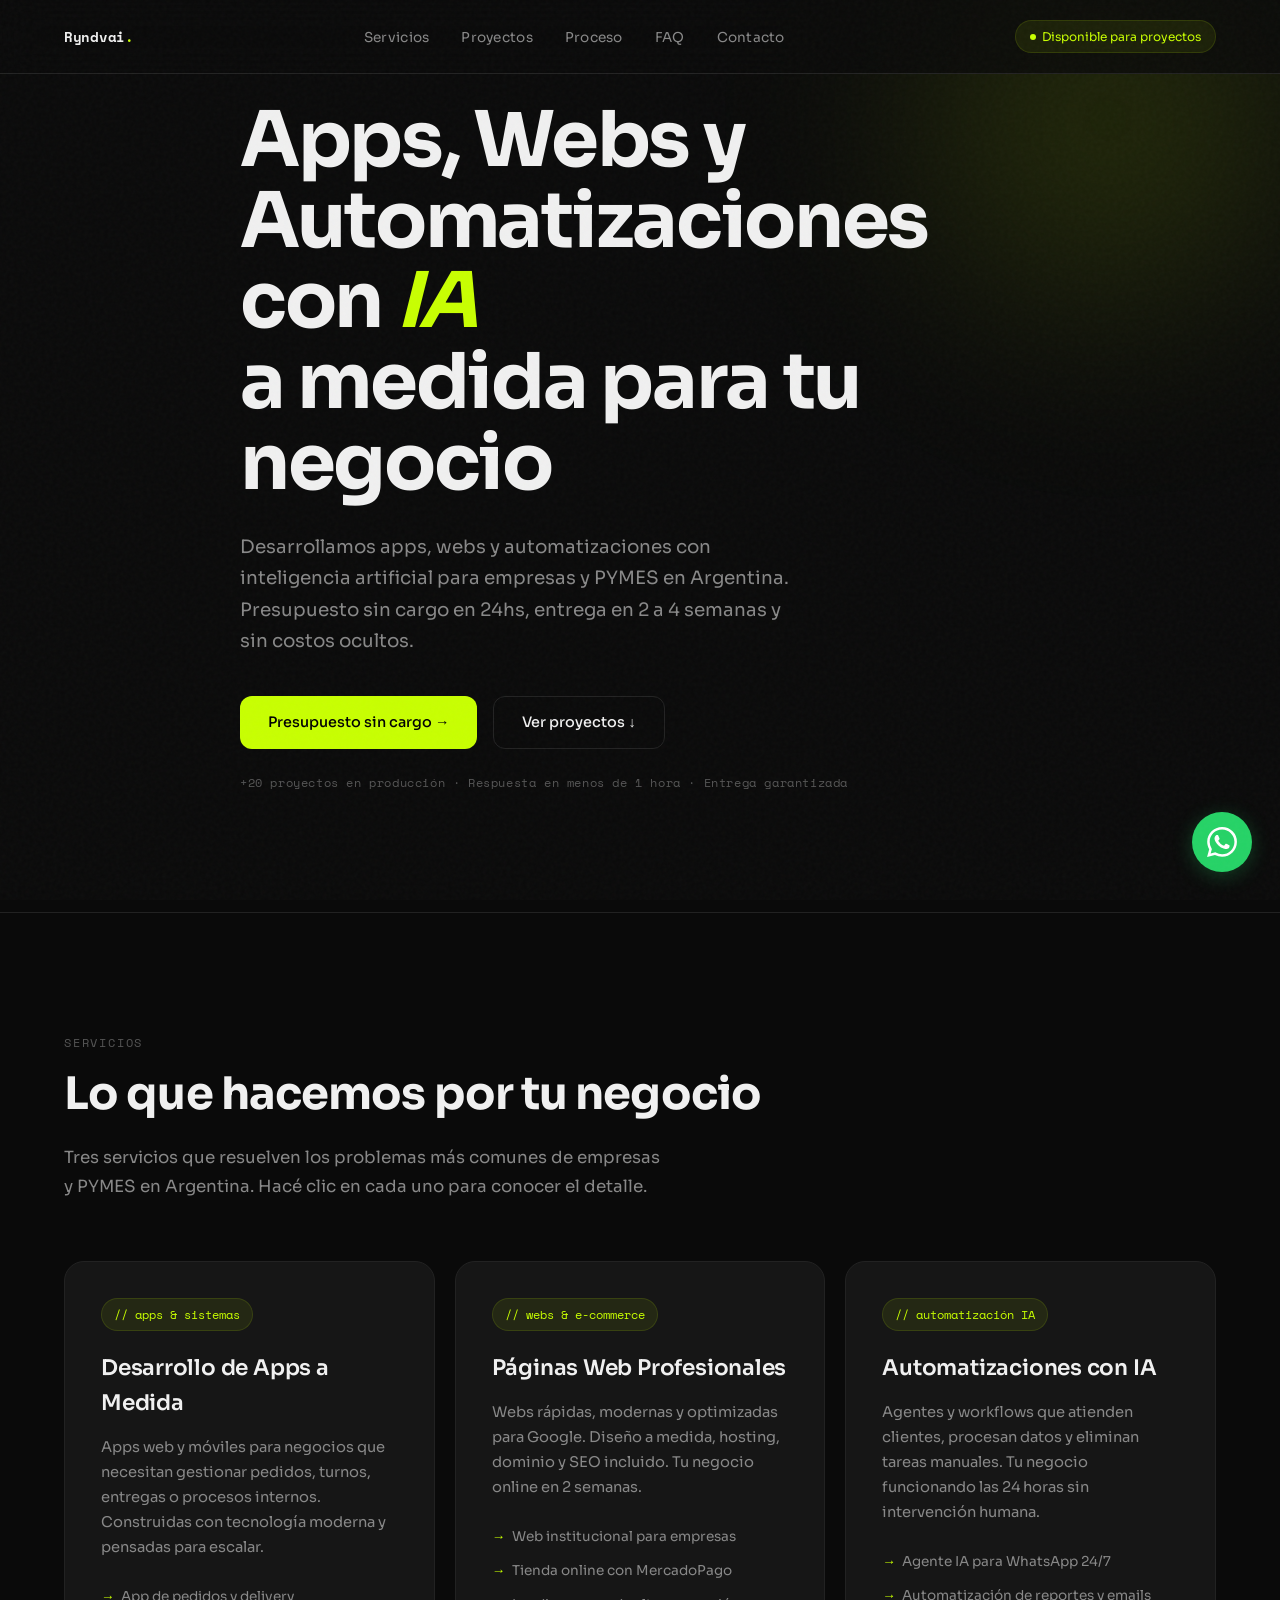
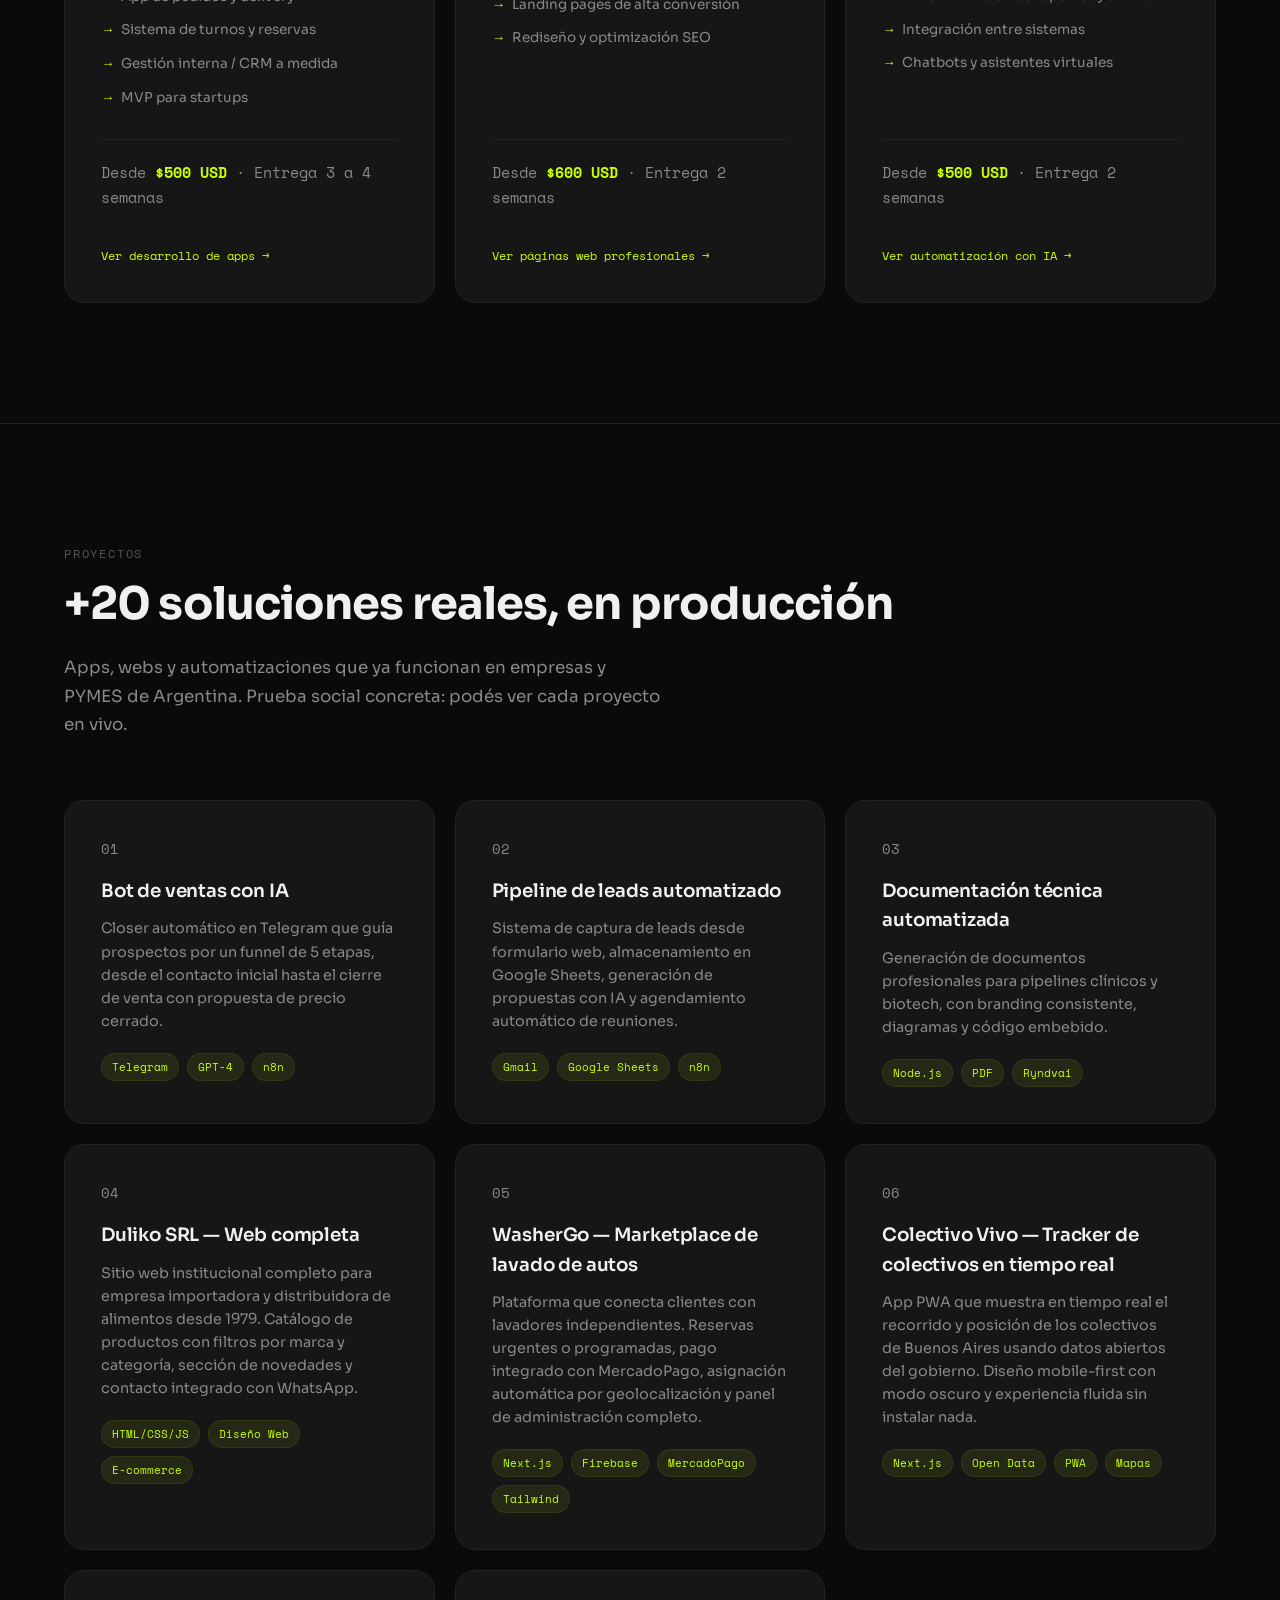
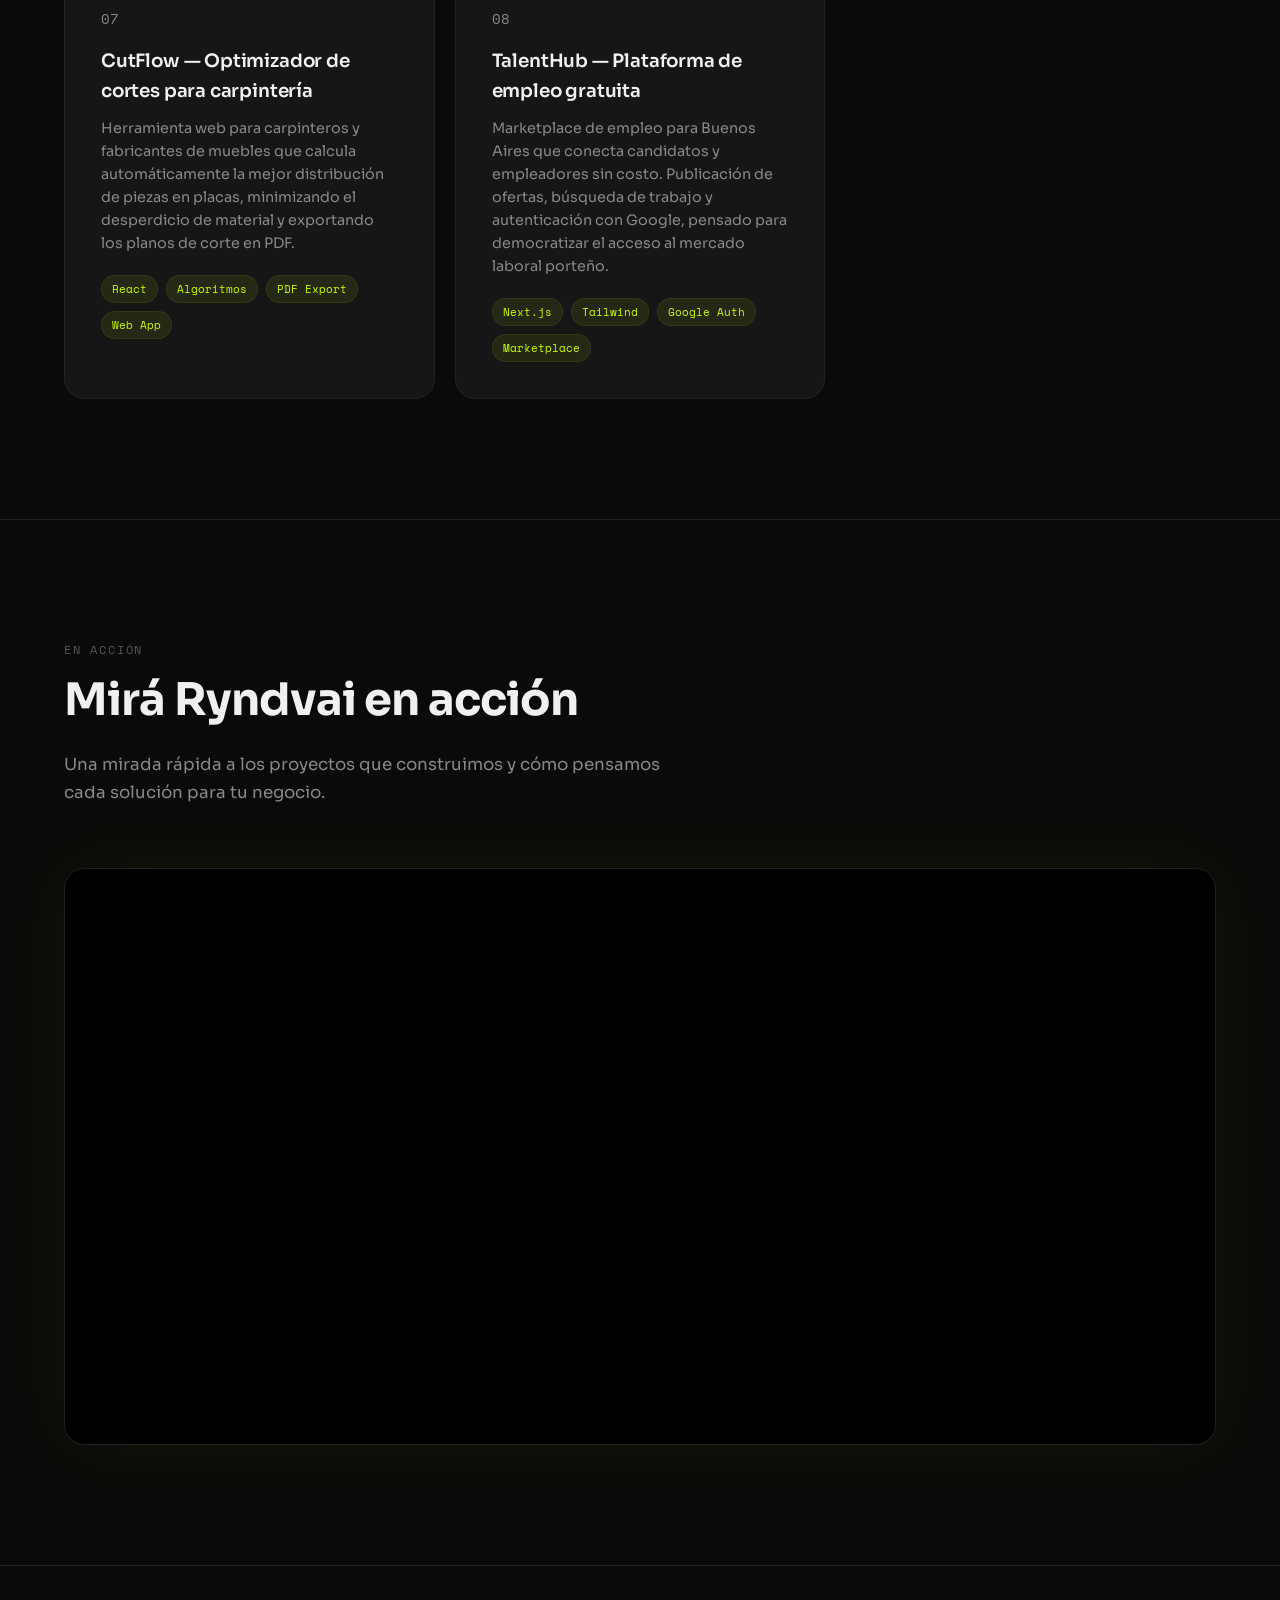
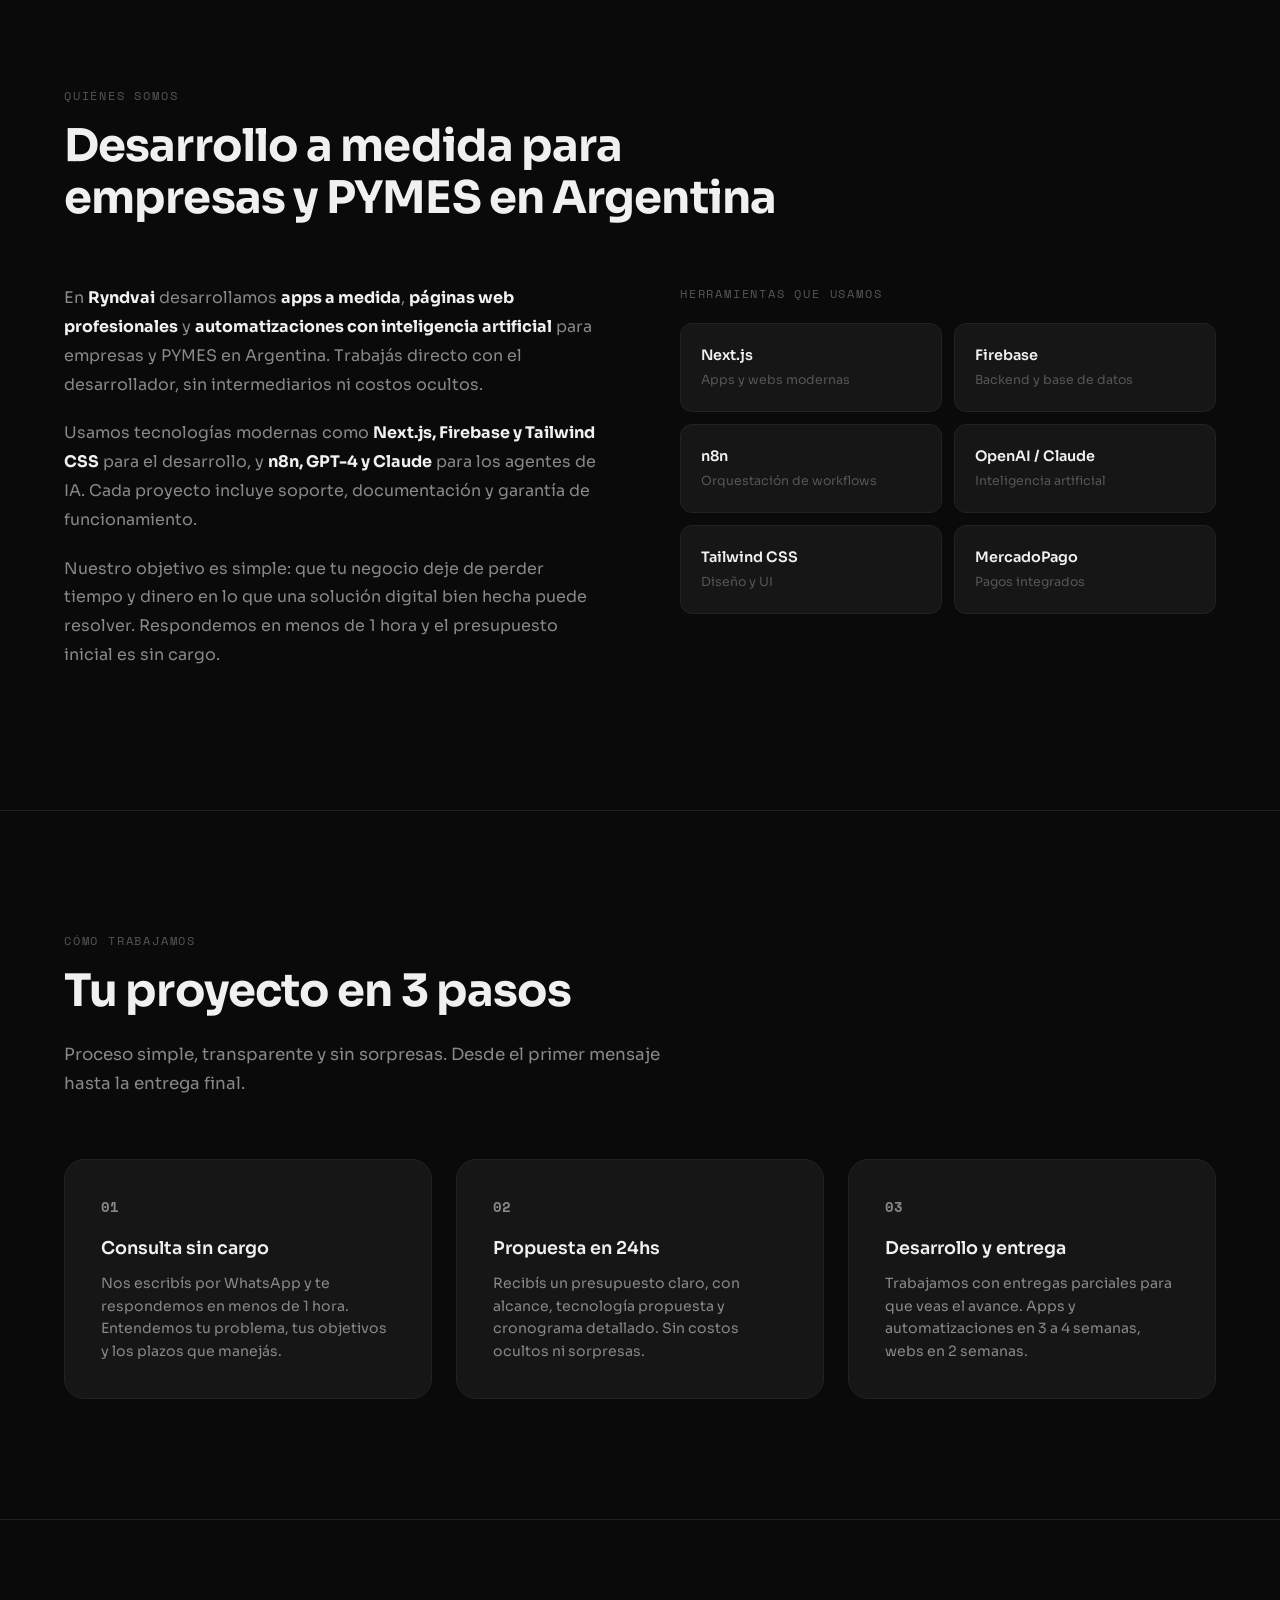
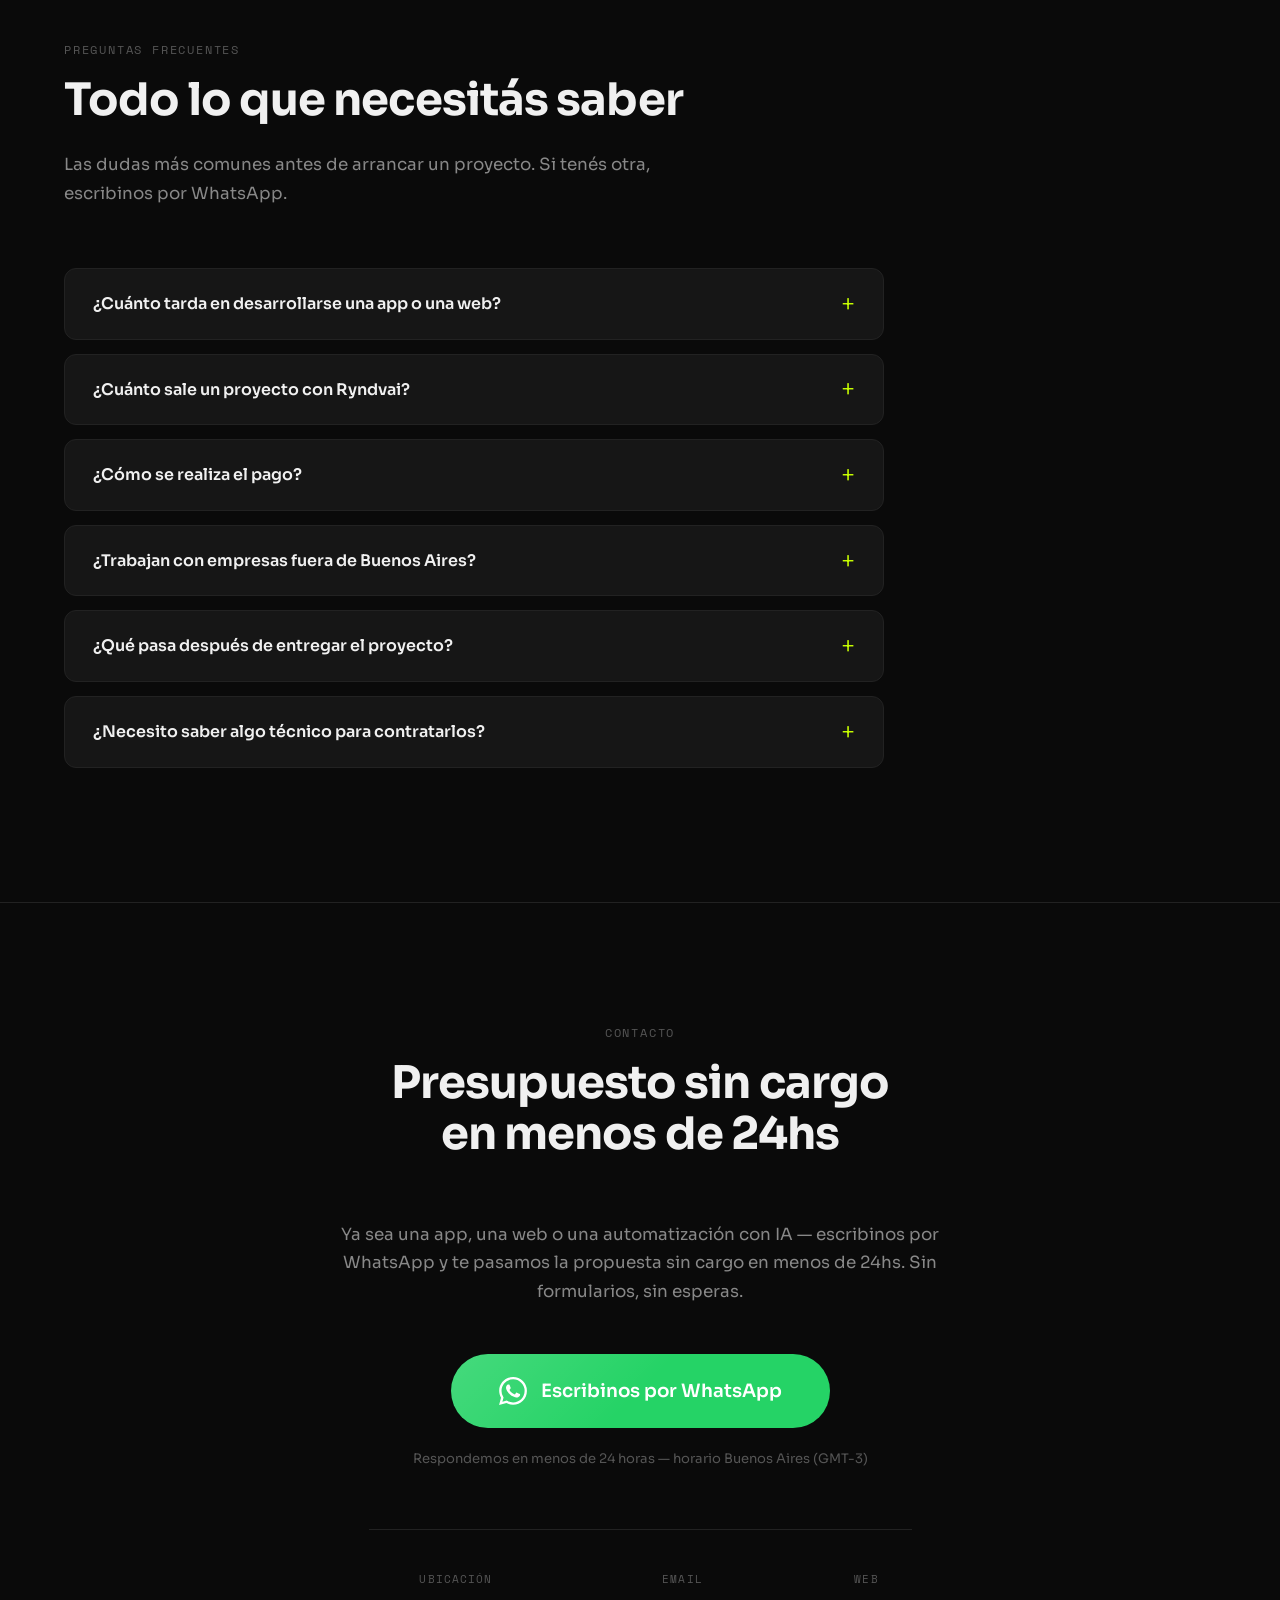
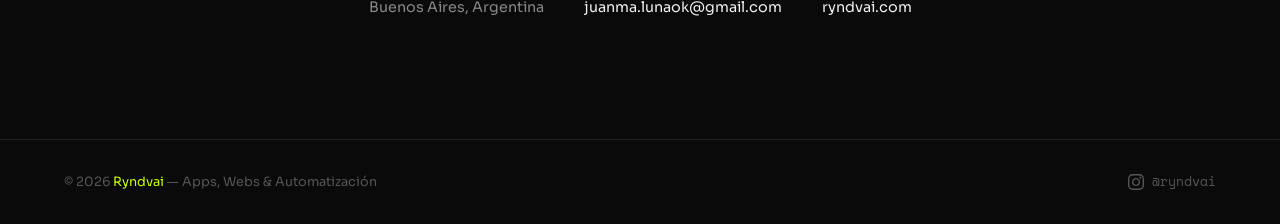
==== commit 62b3c60a: "feat: SEO boost per Google guide — Organization + WebSite + BreadcrumbList schemas, descriptive anch" ====
--- a/index.html
+++ b/index.html
@@ -59,6 +59,42 @@
       ]
     }
     </script>
+    <script type="application/ld+json">
+    {
+      "@context": "https://schema.org",
+      "@type": "Organization",
+      "name": "Ryndvai",
+      "alternateName": "Ryndvai — Apps, Webs y Automatización con IA",
+      "url": "https://ryndvai.com/",
+      "logo": "https://ryndvai.com/apple-touch-icon.png",
+      "image": "https://ryndvai.com/apple-touch-icon.png",
+      "description": "Desarrollo de apps a medida, páginas web profesionales y automatizaciones con inteligencia artificial para empresas y PYMES en Argentina.",
+      "foundingDate": "2026",
+      "founder": { "@type": "Person", "name": "Juan Manuel Luna" },
+      "address": { "@type": "PostalAddress", "addressLocality": "Buenos Aires", "addressCountry": "AR" },
+      "areaServed": { "@type": "Country", "name": "Argentina" },
+      "contactPoint": {
+        "@type": "ContactPoint",
+        "telephone": "+54 9 11 7828 4386",
+        "contactType": "sales",
+        "areaServed": "AR",
+        "availableLanguage": "es"
+      },
+      "sameAs": [
+        "https://www.instagram.com/ryndvai/"
+      ]
+    }
+    </script>
+    <script type="application/ld+json">
+    {
+      "@context": "https://schema.org",
+      "@type": "WebSite",
+      "name": "Ryndvai",
+      "url": "https://ryndvai.com/",
+      "inLanguage": "es-AR",
+      "publisher": { "@type": "Organization", "name": "Ryndvai" }
+    }
+    </script>
 
     <!-- Google Analytics 4 (reemplazar G-XXXXXXXXXX por tu Measurement ID real) -->
     <script async src="https://www.googletagmanager.com/gtag/js?id=G-XXXXXXXXXX"></script>
@@ -117,7 +153,7 @@
                 <p class="section-desc">Tres servicios que resuelven los problemas más comunes de empresas y PYMES en Argentina. Hacé clic en cada uno para conocer el detalle.</p>
             </div>
             <div class="services-grid">
-                <a href="/apps/" class="service-card fade-up">
+                <a href="/apps/" class="service-card fade-up" title="Desarrollo de apps a medida en Argentina">
                     <span class="service-icon">// apps &amp; sistemas</span>
                     <h3>Desarrollo de Apps a Medida</h3>
                     <p>Apps web y móviles para negocios que necesitan gestionar pedidos, turnos, entregas o procesos internos. Construidas con tecnología moderna y pensadas para escalar.</p>
@@ -128,9 +164,9 @@
                         <li>MVP para startups</li>
                     </ul>
                     <p class="service-price">Desde <strong>$500 USD</strong> · Entrega 3 a 4 semanas</p>
-                    <span class="service-cta">Ver detalle →</span>
-                </a>
-                <a href="/webs/" class="service-card fade-up">
+                    <span class="service-cta">Ver desarrollo de apps →</span>
+                </a>
+                <a href="/webs/" class="service-card fade-up" title="Páginas web profesionales y e-commerce en Argentina">
                     <span class="service-icon">// webs &amp; e-commerce</span>
                     <h3>Páginas Web Profesionales</h3>
                     <p>Webs rápidas, modernas y optimizadas para Google. Diseño a medida, hosting, dominio y SEO incluido. Tu negocio online en 2 semanas.</p>
@@ -141,9 +177,9 @@
                         <li>Rediseño y optimización SEO</li>
                     </ul>
                     <p class="service-price">Desde <strong>$600 USD</strong> · Entrega 2 semanas</p>
-                    <span class="service-cta">Ver detalle →</span>
-                </a>
-                <a href="/ia/" class="service-card fade-up">
+                    <span class="service-cta">Ver páginas web profesionales →</span>
+                </a>
+                <a href="/ia/" class="service-card fade-up" title="Automatizaciones con IA para empresas en Argentina">
                     <span class="service-icon">// automatización IA</span>
                     <h3>Automatizaciones con IA</h3>
                     <p>Agentes y workflows que atienden clientes, procesan datos y eliminan tareas manuales. Tu negocio funcionando las 24 horas sin intervención humana.</p>
@@ -154,7 +190,7 @@
                         <li>Chatbots y asistentes virtuales</li>
                     </ul>
                     <p class="service-price">Desde <strong>$500 USD</strong> · Entrega 2 semanas</p>
-                    <span class="service-cta">Ver detalle →</span>
+                    <span class="service-cta">Ver automatización con IA →</span>
                 </a>
             </div>
         </div>
@@ -264,8 +300,9 @@
                 <p class="section-desc">Una mirada rápida a los proyectos que construimos y cómo pensamos cada solución para tu negocio.</p>
             </div>
             <div class="video-wrapper fade-up">
-                <video autoplay loop muted playsinline preload="auto">
+                <video autoplay loop muted playsinline preload="auto" aria-label="Video de presentación de Ryndvai mostrando apps, webs y automatizaciones con IA en producción">
                     <source src="RyndvaiVideo.mp4?v=2" type="video/mp4">
+                    Tu navegador no soporta el tag de video.
                 </video>
             </div>
         </div>
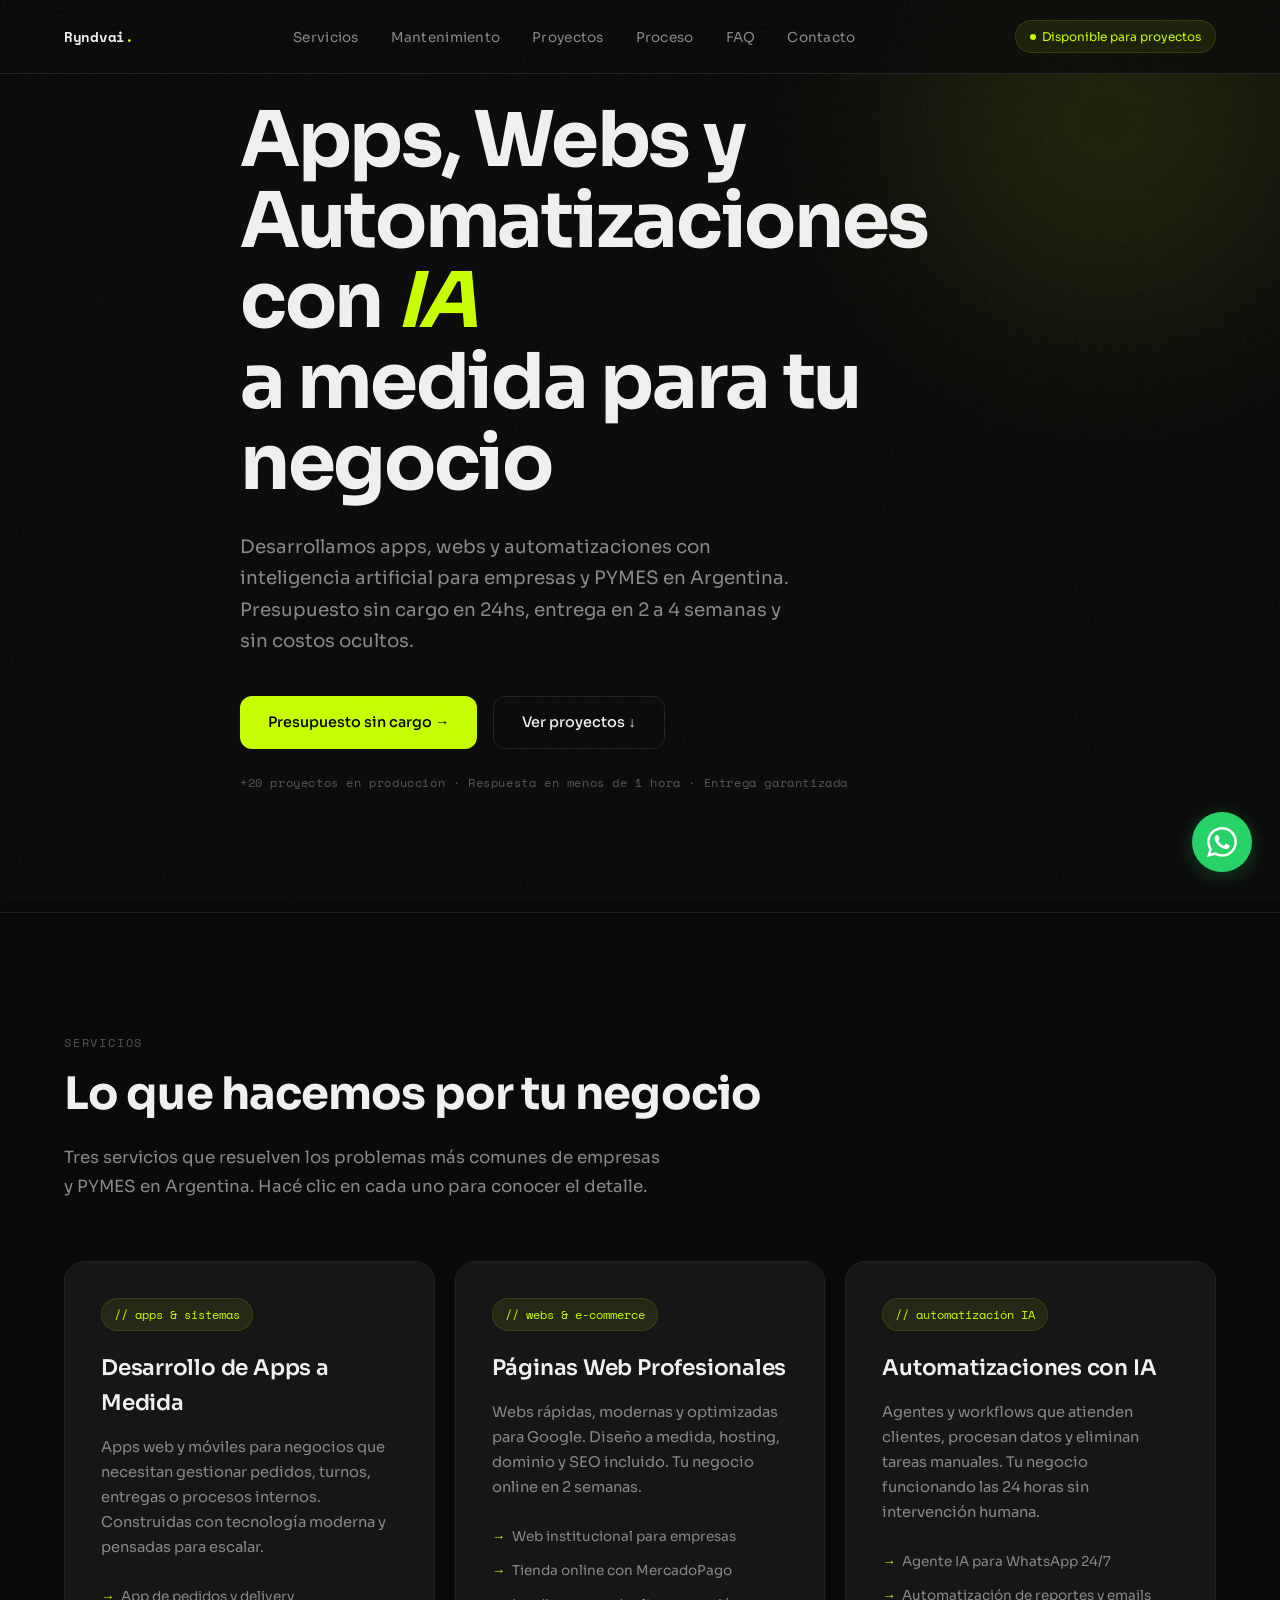
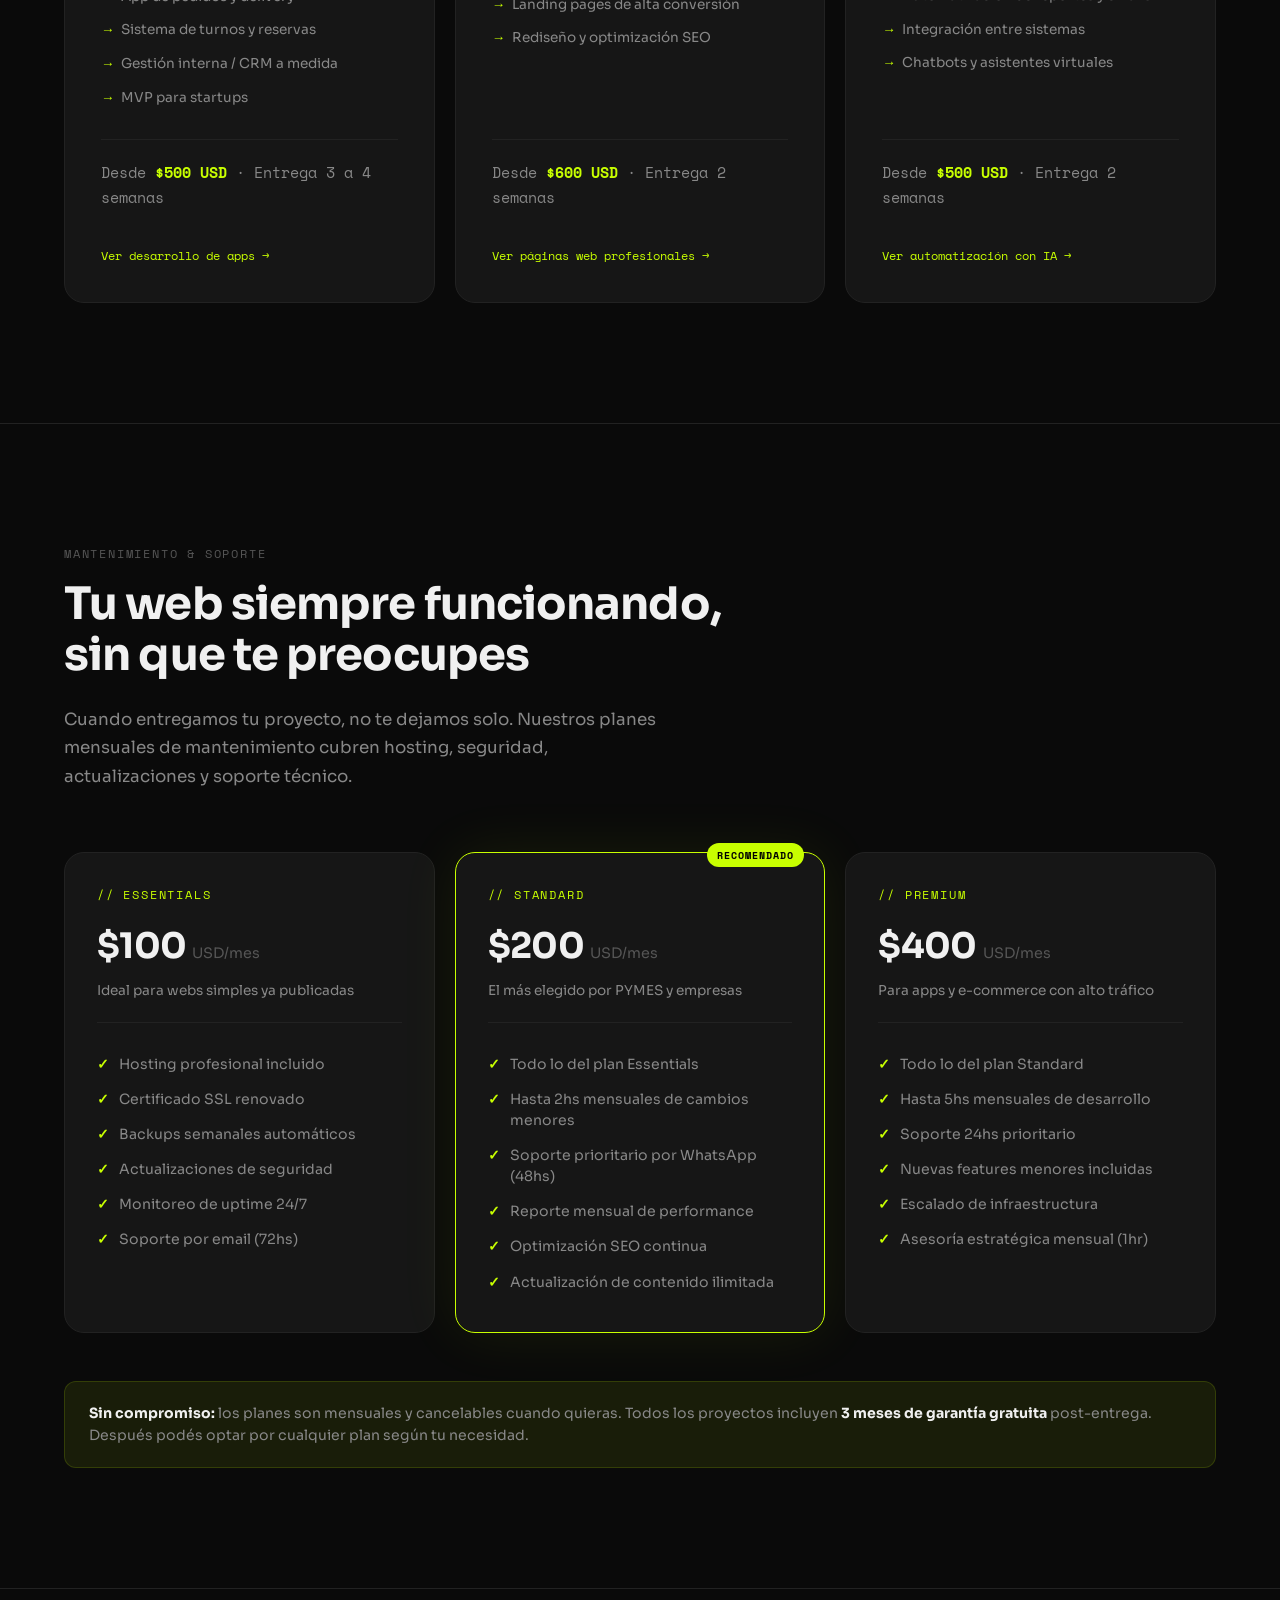
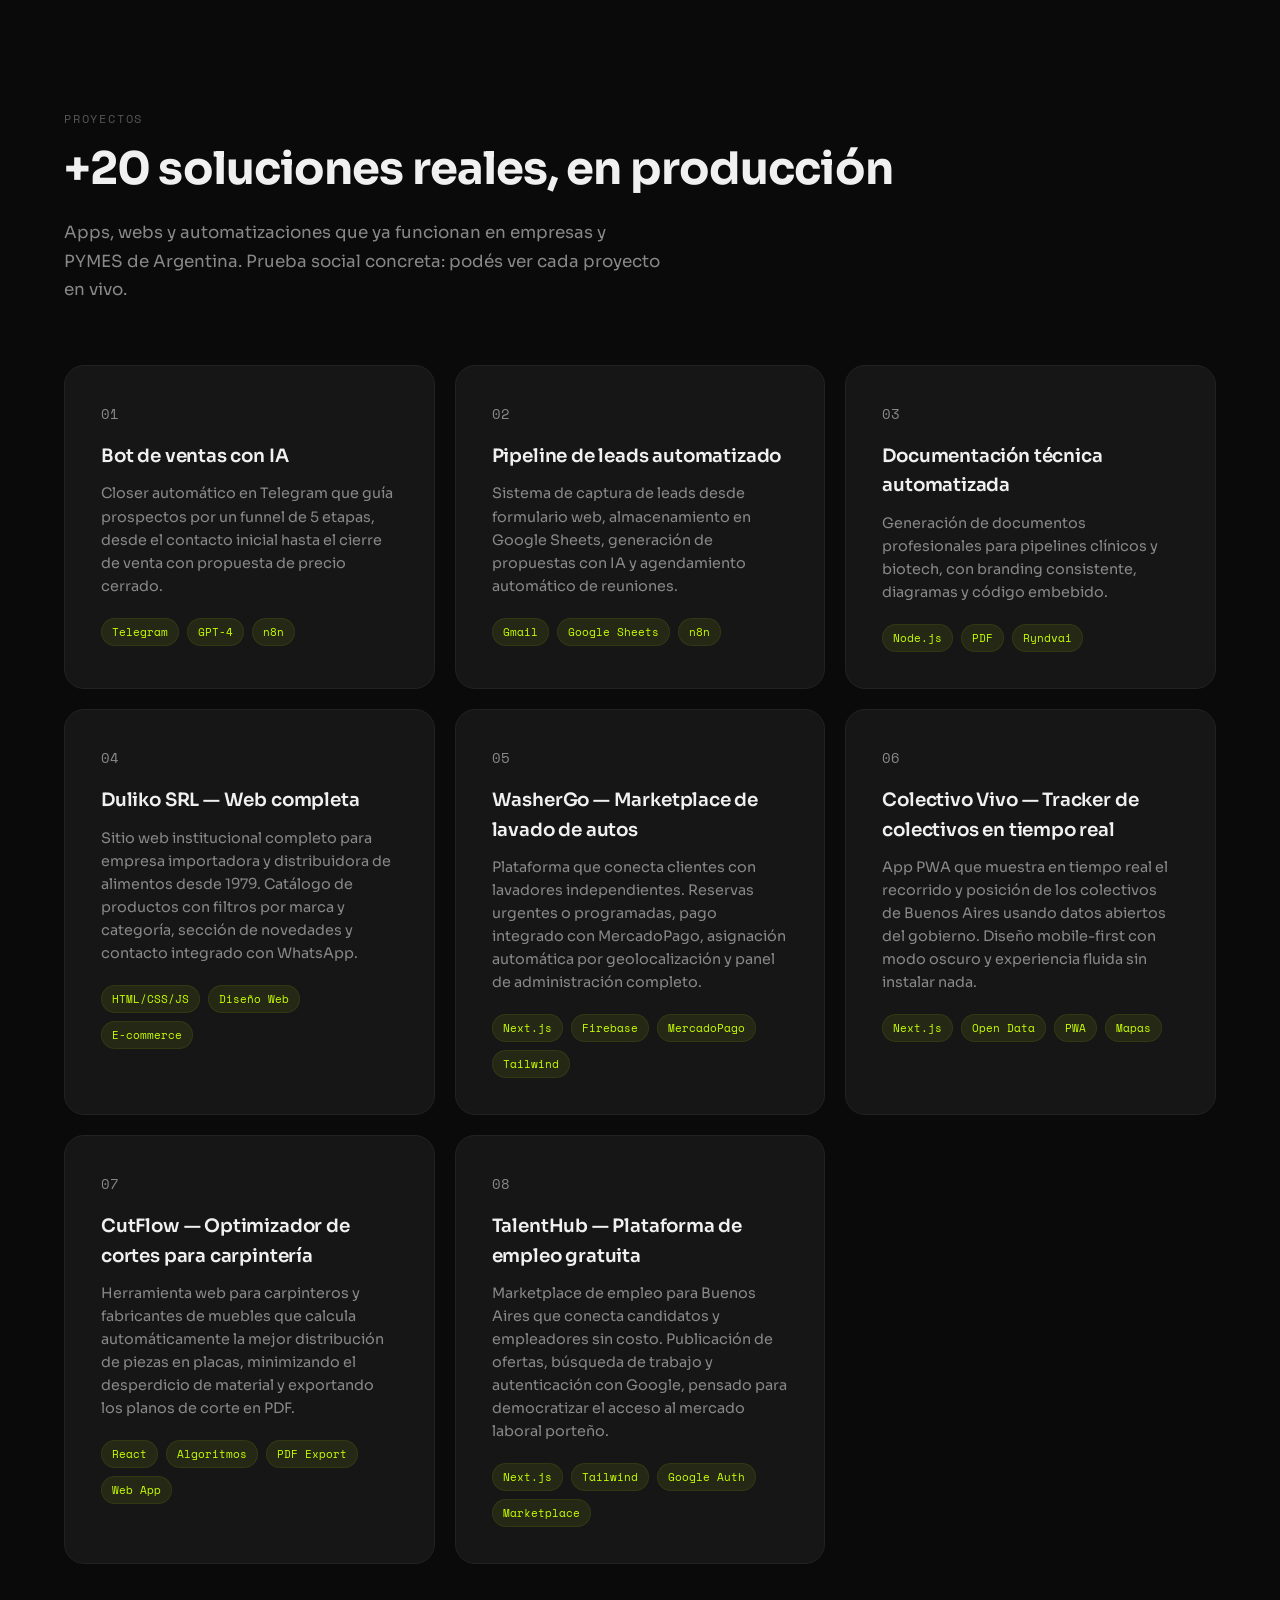
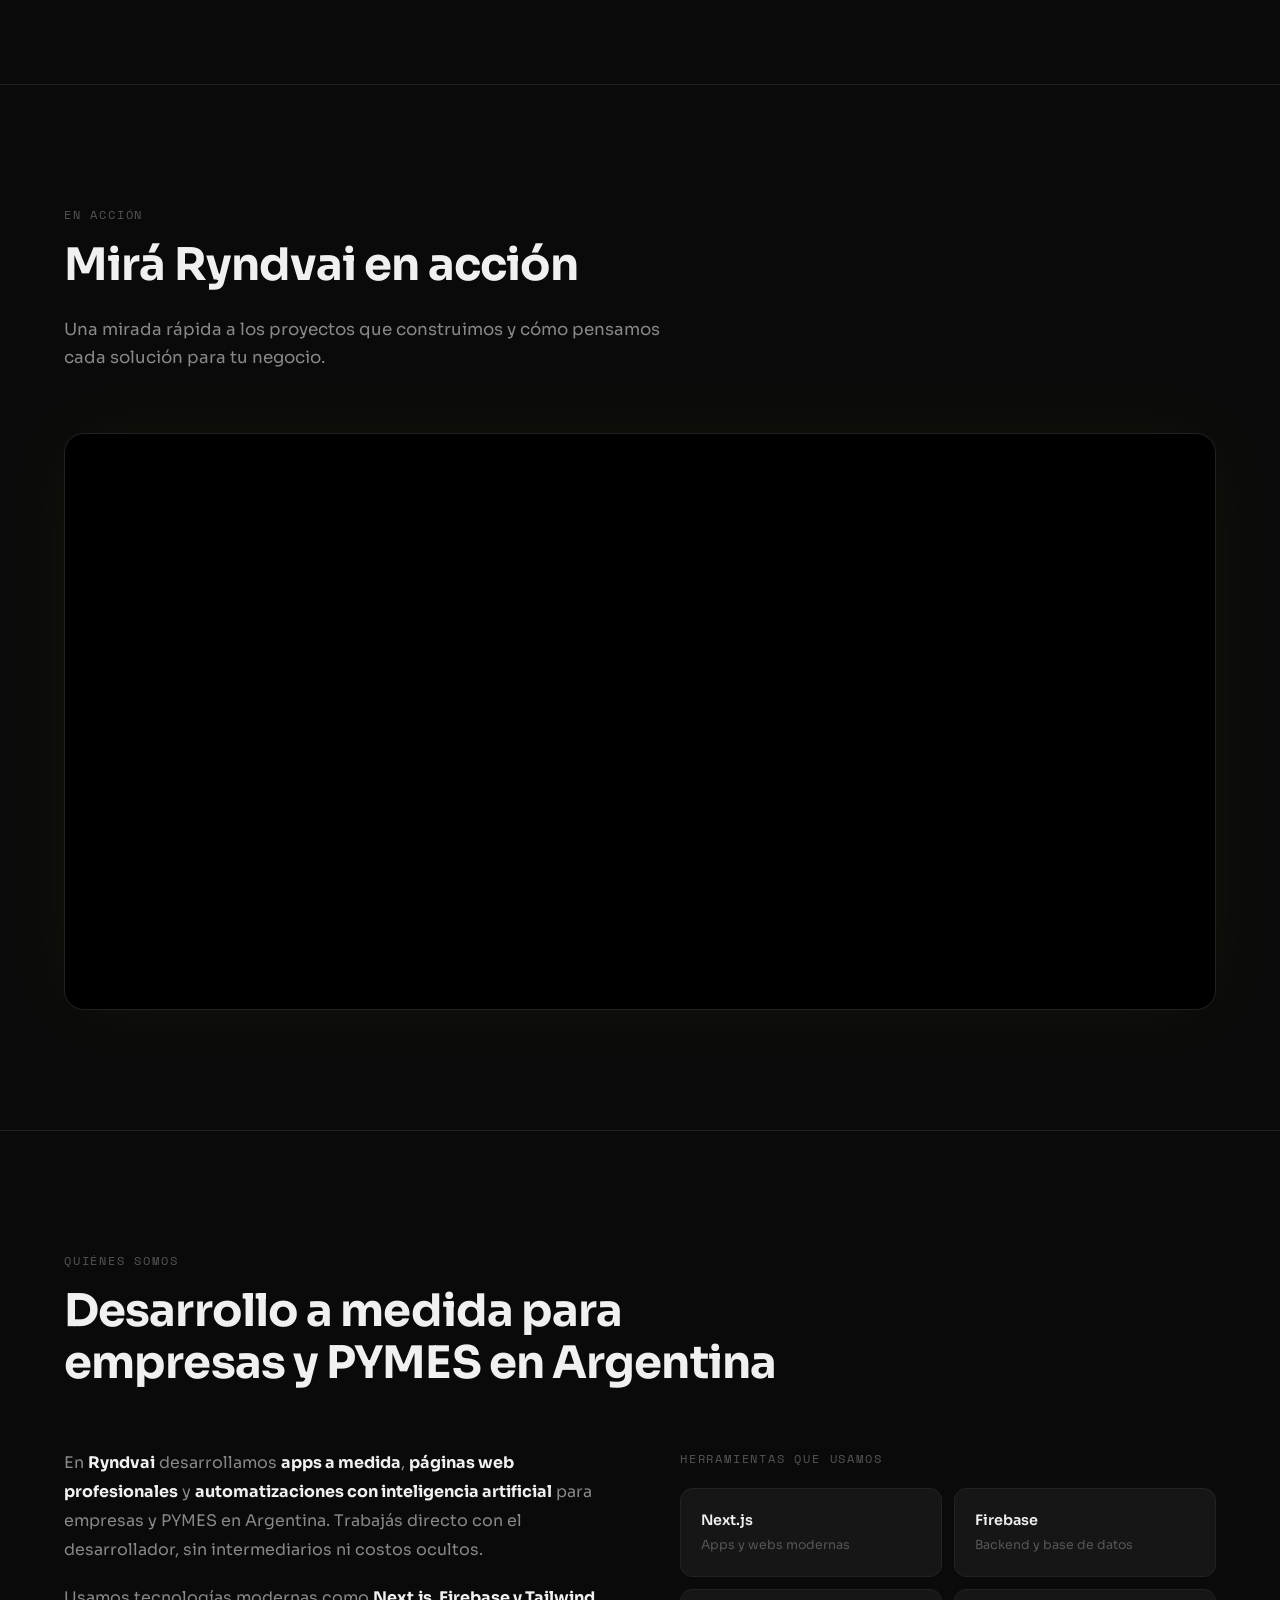
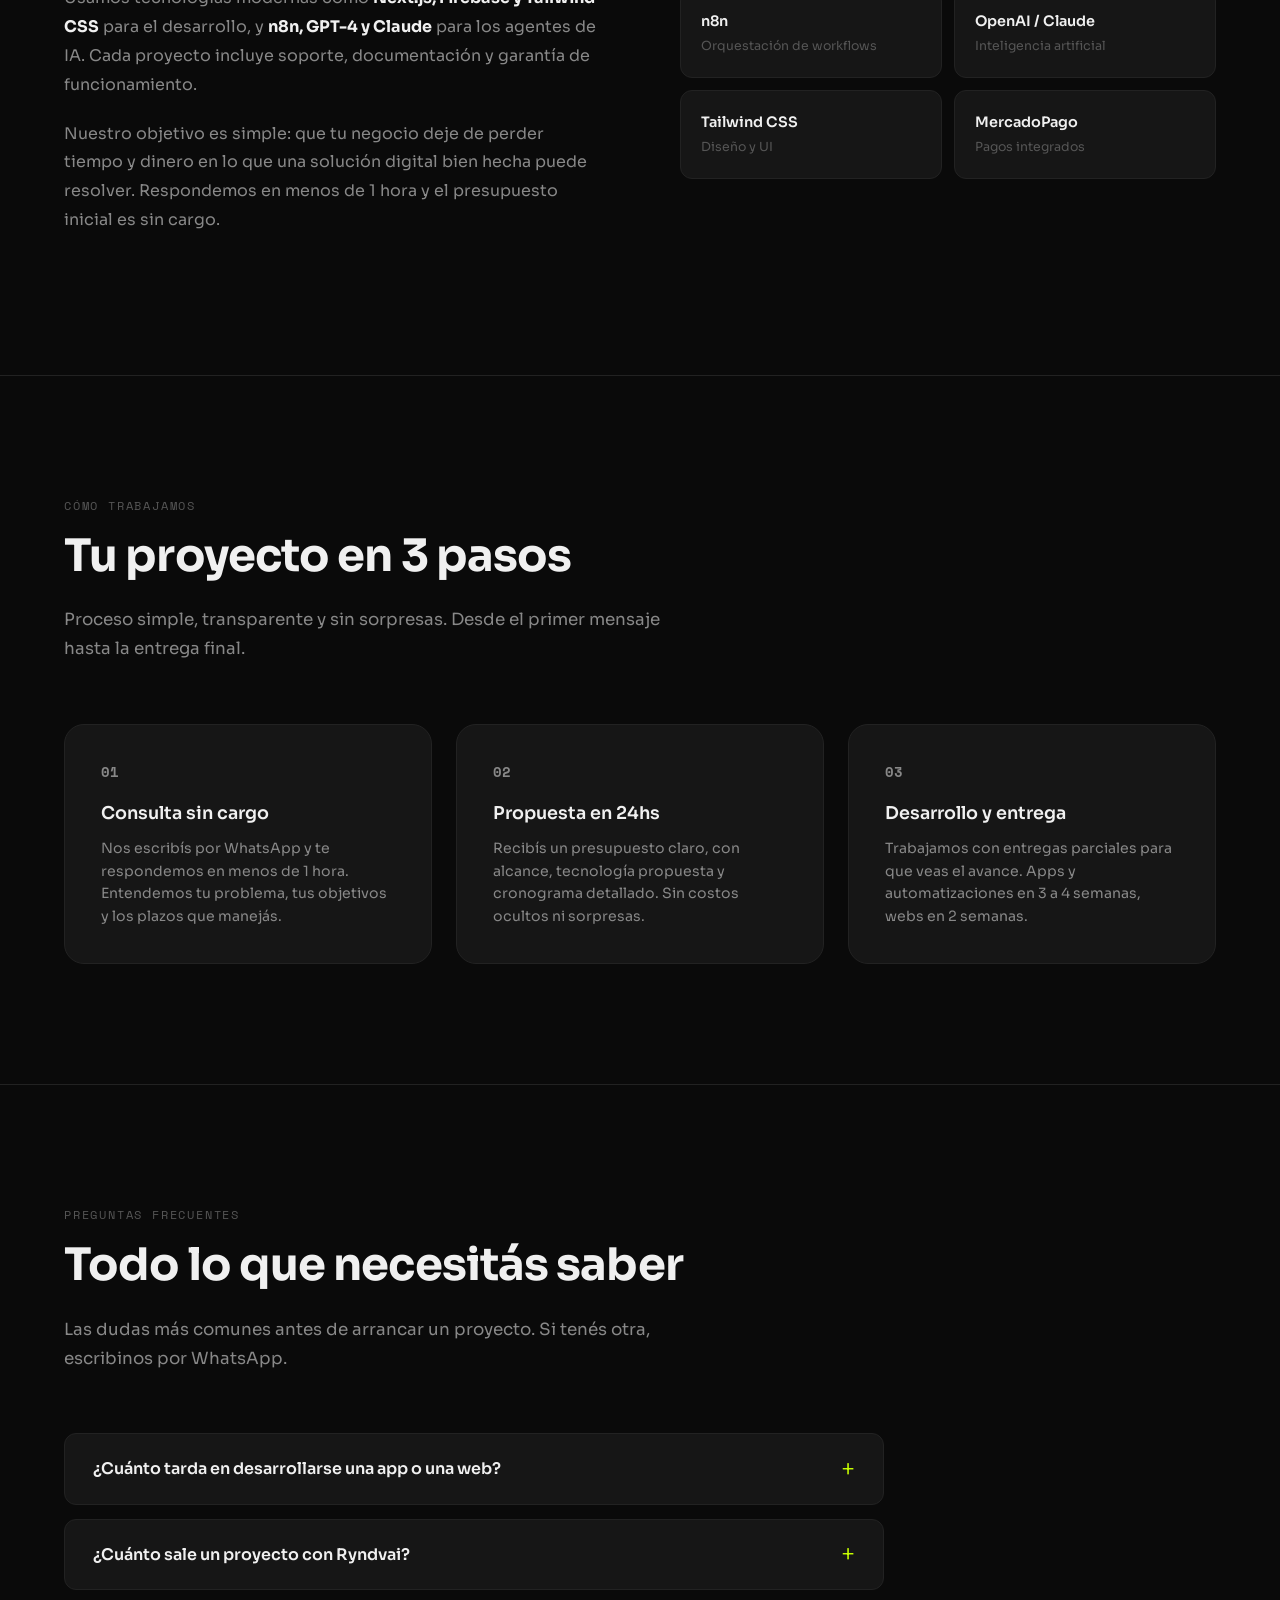
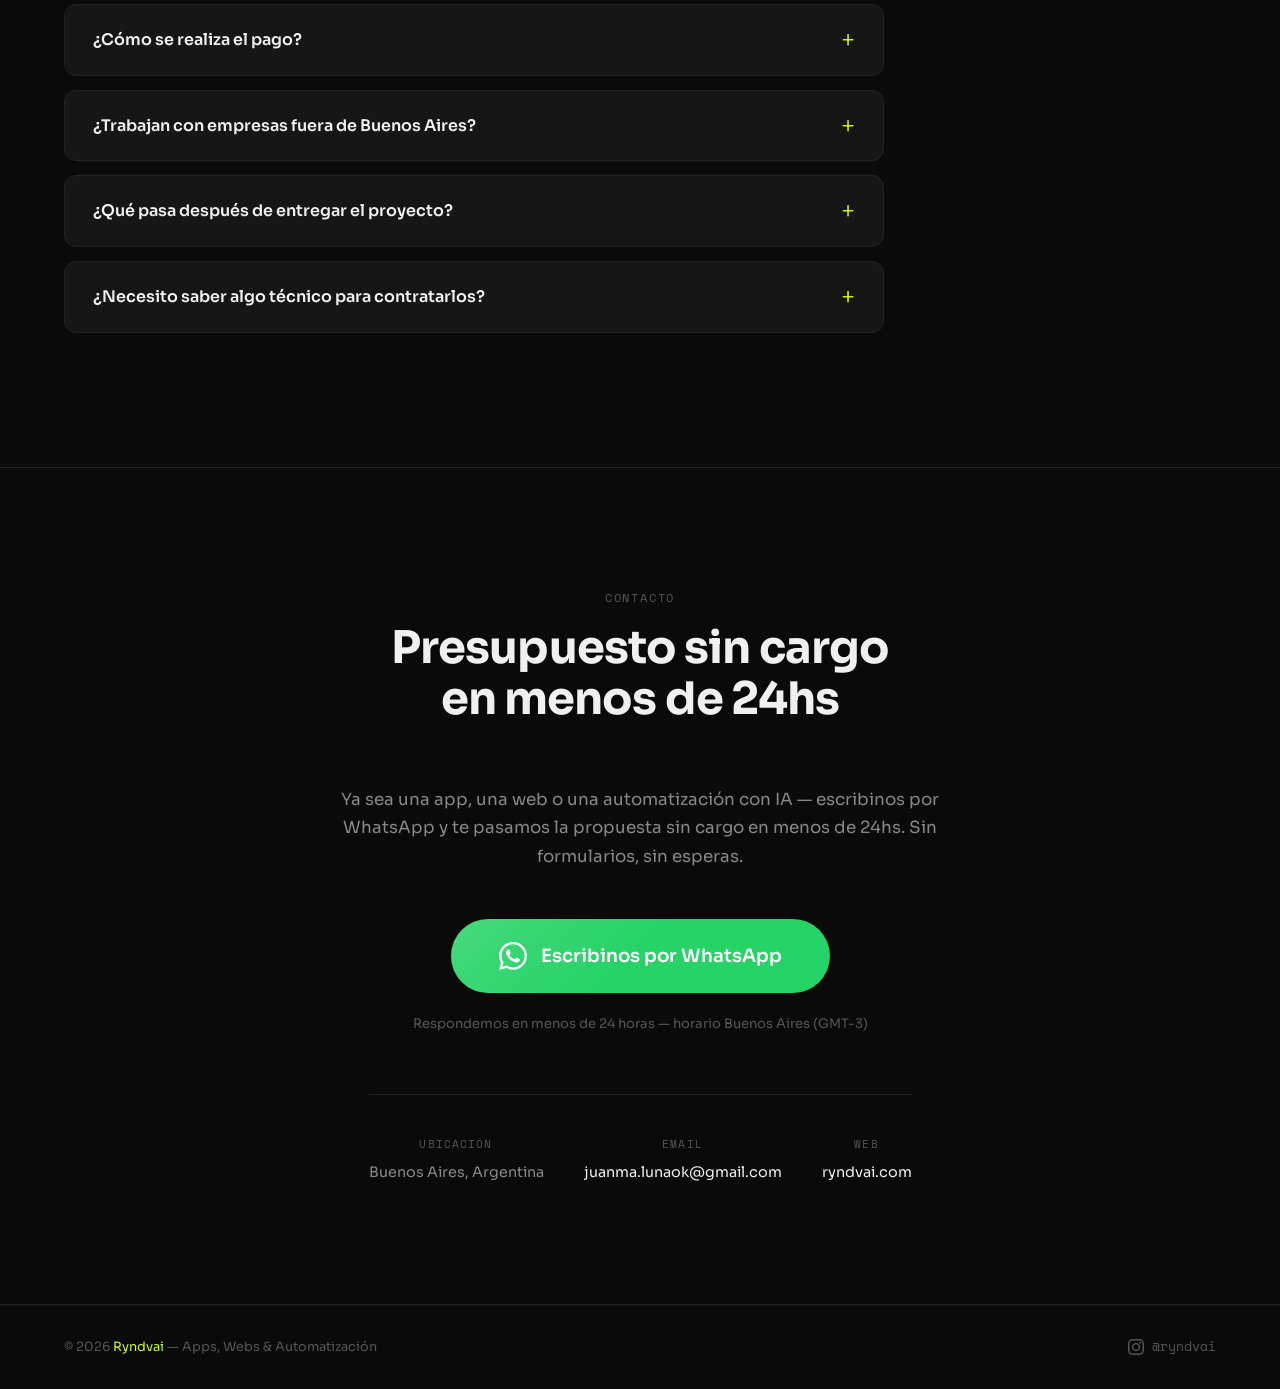
==== commit 9c16eab6: "feat: add Maintenance & Support section with 3 tiers (Essentials/Standard/Premium) + schema Offer + " ====
--- a/index.html
+++ b/index.html
@@ -35,6 +35,8 @@
       "name": "Ryndvai",
       "description": "Desarrollo de apps a medida, páginas web profesionales y automatizaciones con inteligencia artificial para empresas y PYMES en Argentina.",
       "url": "https://ryndvai.com/",
+      "image": "https://ryndvai.com/apple-touch-icon.png",
+      "logo": "https://ryndvai.com/apple-touch-icon.png",
       "telephone": "+54 9 11 7828 4386",
       "email": "juanma.lunaok@gmail.com",
       "priceRange": "$$",
@@ -44,7 +46,8 @@
       "makesOffer": [
         { "@type": "Offer", "name": "Desarrollo de Apps a Medida", "description": "Apps web y móviles para negocios: pedidos, turnos, entregas, gestión interna.", "priceSpecification": { "@type": "PriceSpecification", "price": "500", "priceCurrency": "USD", "minPrice": "500" } },
         { "@type": "Offer", "name": "Páginas Web Profesionales", "description": "Diseño y desarrollo web a medida con SEO, hosting y dominio. E-commerce con MercadoPago.", "priceSpecification": { "@type": "PriceSpecification", "price": "600", "priceCurrency": "USD", "minPrice": "600" } },
-        { "@type": "Offer", "name": "Automatizaciones con IA", "description": "Workflows con n8n, agentes de WhatsApp, integración de sistemas y procesos automatizados con IA.", "priceSpecification": { "@type": "PriceSpecification", "price": "500", "priceCurrency": "USD", "minPrice": "500" } }
+        { "@type": "Offer", "name": "Automatizaciones con IA", "description": "Workflows con n8n, agentes de WhatsApp, integración de sistemas y procesos automatizados con IA.", "priceSpecification": { "@type": "PriceSpecification", "price": "500", "priceCurrency": "USD", "minPrice": "500" } },
+        { "@type": "Offer", "name": "Plan de Mantenimiento Mensual", "description": "Hosting profesional, SSL, backups semanales, actualizaciones de seguridad, soporte técnico y cambios menores mensuales para tu web o app.", "priceSpecification": { "@type": "PriceSpecification", "price": "200", "priceCurrency": "USD", "minPrice": "100", "billingIncrement": "P1M" } }
       ]
     }
     </script>
@@ -55,7 +58,8 @@
       "mainEntity": [
         { "@type": "Question", "name": "¿Cuánto tarda en desarrollarse una app o una web?", "acceptedAnswer": { "@type": "Answer", "text": "Una página web profesional la entregamos en 2 semanas. Una app a medida o automatización con IA en 3 a 4 semanas." } },
         { "@type": "Question", "name": "¿Cuánto sale un proyecto con Ryndvai?", "acceptedAnswer": { "@type": "Answer", "text": "Las apps a medida arrancan desde $500 USD, las páginas web profesionales desde $600 USD y las automatizaciones con IA desde $500 USD." } },
-        { "@type": "Question", "name": "¿Cómo se realiza el pago?", "acceptedAnswer": { "@type": "Answer", "text": "Trabajamos con un anticipo al iniciar y el saldo contra entrega. Aceptamos transferencia, MercadoPago y métodos internacionales." } }
+        { "@type": "Question", "name": "¿Cómo se realiza el pago?", "acceptedAnswer": { "@type": "Answer", "text": "Trabajamos con un anticipo al iniciar y el saldo contra entrega. Aceptamos transferencia, MercadoPago y métodos internacionales." } },
+        { "@type": "Question", "name": "¿Tienen plan de mantenimiento después de entregar el proyecto?", "acceptedAnswer": { "@type": "Answer", "text": "Sí. Ofrecemos planes de mantenimiento mensual desde $100 USD que incluyen hosting profesional, SSL, backups, actualizaciones de seguridad, soporte técnico y cambios menores. El plan Standard de $200 USD/mes es el más popular. Opcional y cancelable cuando quieras." } }
       ]
     }
     </script>
@@ -110,7 +114,7 @@
     <link rel="preconnect" href="https://fonts.googleapis.com" />
     <link rel="preconnect" href="https://fonts.gstatic.com" crossorigin />
     <link href="https://fonts.googleapis.com/css2?family=Sora:wght@300;400;500;600;700&family=Space+Mono:wght@400;700&display=swap" rel="stylesheet" />
-    <link rel="stylesheet" href="style.css?v=4" />
+    <link rel="stylesheet" href="style.css?v=5" />
 </head>
 <body>
 
@@ -119,6 +123,7 @@
             <a href="/" class="nav-logo">Ryndvai<span>.</span></a>
             <ul class="nav-links">
                 <li><a href="#services">Servicios</a></li>
+                <li><a href="#maintenance">Mantenimiento</a></li>
                 <li><a href="#projects">Proyectos</a></li>
                 <li><a href="#process">Proceso</a></li>
                 <li><a href="#faq">FAQ</a></li>
@@ -196,6 +201,58 @@
         </div>
     </section>
 
+    <section id="maintenance">
+        <div class="container">
+            <div class="fade-up">
+                <p class="section-tag">Mantenimiento &amp; Soporte</p>
+                <h2 class="section-title">Tu web siempre funcionando,<br>sin que te preocupes</h2>
+                <p class="section-desc">Cuando entregamos tu proyecto, no te dejamos solo. Nuestros planes mensuales de mantenimiento cubren hosting, seguridad, actualizaciones y soporte técnico.</p>
+            </div>
+            <div class="maintenance-grid">
+                <div class="maint-card fade-up">
+                    <span class="maint-tier">// essentials</span>
+                    <p class="maint-price">$100 <span>USD/mes</span></p>
+                    <p class="maint-sub">Ideal para webs simples ya publicadas</p>
+                    <ul class="maint-features">
+                        <li>Hosting profesional incluido</li>
+                        <li>Certificado SSL renovado</li>
+                        <li>Backups semanales automáticos</li>
+                        <li>Actualizaciones de seguridad</li>
+                        <li>Monitoreo de uptime 24/7</li>
+                        <li>Soporte por email (72hs)</li>
+                    </ul>
+                </div>
+                <div class="maint-card featured fade-up">
+                    <span class="maint-tier">// standard</span>
+                    <p class="maint-price">$200 <span>USD/mes</span></p>
+                    <p class="maint-sub">El más elegido por PYMES y empresas</p>
+                    <ul class="maint-features">
+                        <li>Todo lo del plan Essentials</li>
+                        <li>Hasta 2hs mensuales de cambios menores</li>
+                        <li>Soporte prioritario por WhatsApp (48hs)</li>
+                        <li>Reporte mensual de performance</li>
+                        <li>Optimización SEO continua</li>
+                        <li>Actualización de contenido ilimitada</li>
+                    </ul>
+                </div>
+                <div class="maint-card fade-up">
+                    <span class="maint-tier">// premium</span>
+                    <p class="maint-price">$400 <span>USD/mes</span></p>
+                    <p class="maint-sub">Para apps y e-commerce con alto tráfico</p>
+                    <ul class="maint-features">
+                        <li>Todo lo del plan Standard</li>
+                        <li>Hasta 5hs mensuales de desarrollo</li>
+                        <li>Soporte 24hs prioritario</li>
+                        <li>Nuevas features menores incluidas</li>
+                        <li>Escalado de infraestructura</li>
+                        <li>Asesoría estratégica mensual (1hr)</li>
+                    </ul>
+                </div>
+            </div>
+            <p class="maint-note fade-up"><strong>Sin compromiso:</strong> los planes son mensuales y cancelables cuando quieras. Todos los proyectos incluyen <strong>3 meses de garantía gratuita</strong> post-entrega. Después podés optar por cualquier plan según tu necesidad.</p>
+        </div>
+    </section>
+
     <section id="projects">
         <div class="container">
             <div class="fade-up">
--- a/style.css
+++ b/style.css
@@ -196,6 +196,23 @@
 .service-price { font-family: var(--font-mono); font-size: 0.85rem; color: var(--text-primary); padding-top: 20px; border-top: 1px solid var(--border); margin-top: auto; }
 .service-price strong { color: var(--accent); }
 .service-cta { margin-top: 16px; font-family: var(--font-mono); font-size: 0.78rem; color: var(--accent); display: inline-flex; align-items: center; gap: 6px; }
+
+/* ===== MAINTENANCE ===== */
+#maintenance { border-top: 1px solid var(--border); }
+.maintenance-grid { display: grid; grid-template-columns: repeat(3, 1fr); gap: 20px; margin-top: 60px; }
+.maint-card { background: var(--bg-card); border: 1px solid var(--border); border-radius: var(--radius-lg); padding: 32px; transition: all 0.4s ease; position: relative; display: flex; flex-direction: column; }
+.maint-card:hover { border-color: var(--text-muted); transform: translateY(-4px); }
+.maint-card.featured { border-color: var(--accent); box-shadow: 0 0 60px rgba(200, 255, 0, 0.08); }
+.maint-card.featured::before { content: 'RECOMENDADO'; position: absolute; top: -10px; right: 20px; background: var(--accent); color: #000; font-family: var(--font-mono); font-size: 0.65rem; font-weight: 700; padding: 4px 10px; border-radius: 100px; letter-spacing: 0.1em; }
+.maint-tier { font-family: var(--font-mono); font-size: 0.75rem; color: var(--accent); text-transform: uppercase; letter-spacing: 0.15em; margin-bottom: 14px; }
+.maint-price { font-size: 2.2rem; font-weight: 700; letter-spacing: -0.02em; margin-bottom: 6px; }
+.maint-price span { color: var(--text-muted); font-size: 0.9rem; font-weight: 400; letter-spacing: 0; }
+.maint-sub { font-size: 0.85rem; color: var(--text-secondary); margin-bottom: 24px; padding-bottom: 20px; border-bottom: 1px solid var(--border); }
+.maint-features { list-style: none; flex: 1; }
+.maint-features li { font-size: 0.88rem; color: var(--text-secondary); padding: 7px 0; padding-left: 22px; position: relative; line-height: 1.5; }
+.maint-features li::before { content: '✓'; position: absolute; left: 0; color: var(--accent); font-weight: 700; }
+.maint-note { margin-top: 48px; padding: 20px 24px; background: var(--accent-dim); border: 1px solid rgba(200, 255, 0, 0.15); border-radius: var(--radius); font-size: 0.88rem; color: var(--text-secondary); line-height: 1.6; }
+.maint-note strong { color: var(--text-primary); }
 
 /* ===== PROCESS ===== */
 #process { border-top: 1px solid var(--border); }
@@ -305,6 +322,7 @@
     .projects-grid { grid-template-columns: 1fr; }
     .services-grid { grid-template-columns: 1fr; }
     .process-grid { grid-template-columns: 1fr; }
+    .maintenance-grid { grid-template-columns: 1fr; }
     .two-col { grid-template-columns: 1fr; gap: 20px; }
     .hero h1 { font-size: 2.4rem; }
     .contact-extras { flex-direction: column; gap: 24px; }
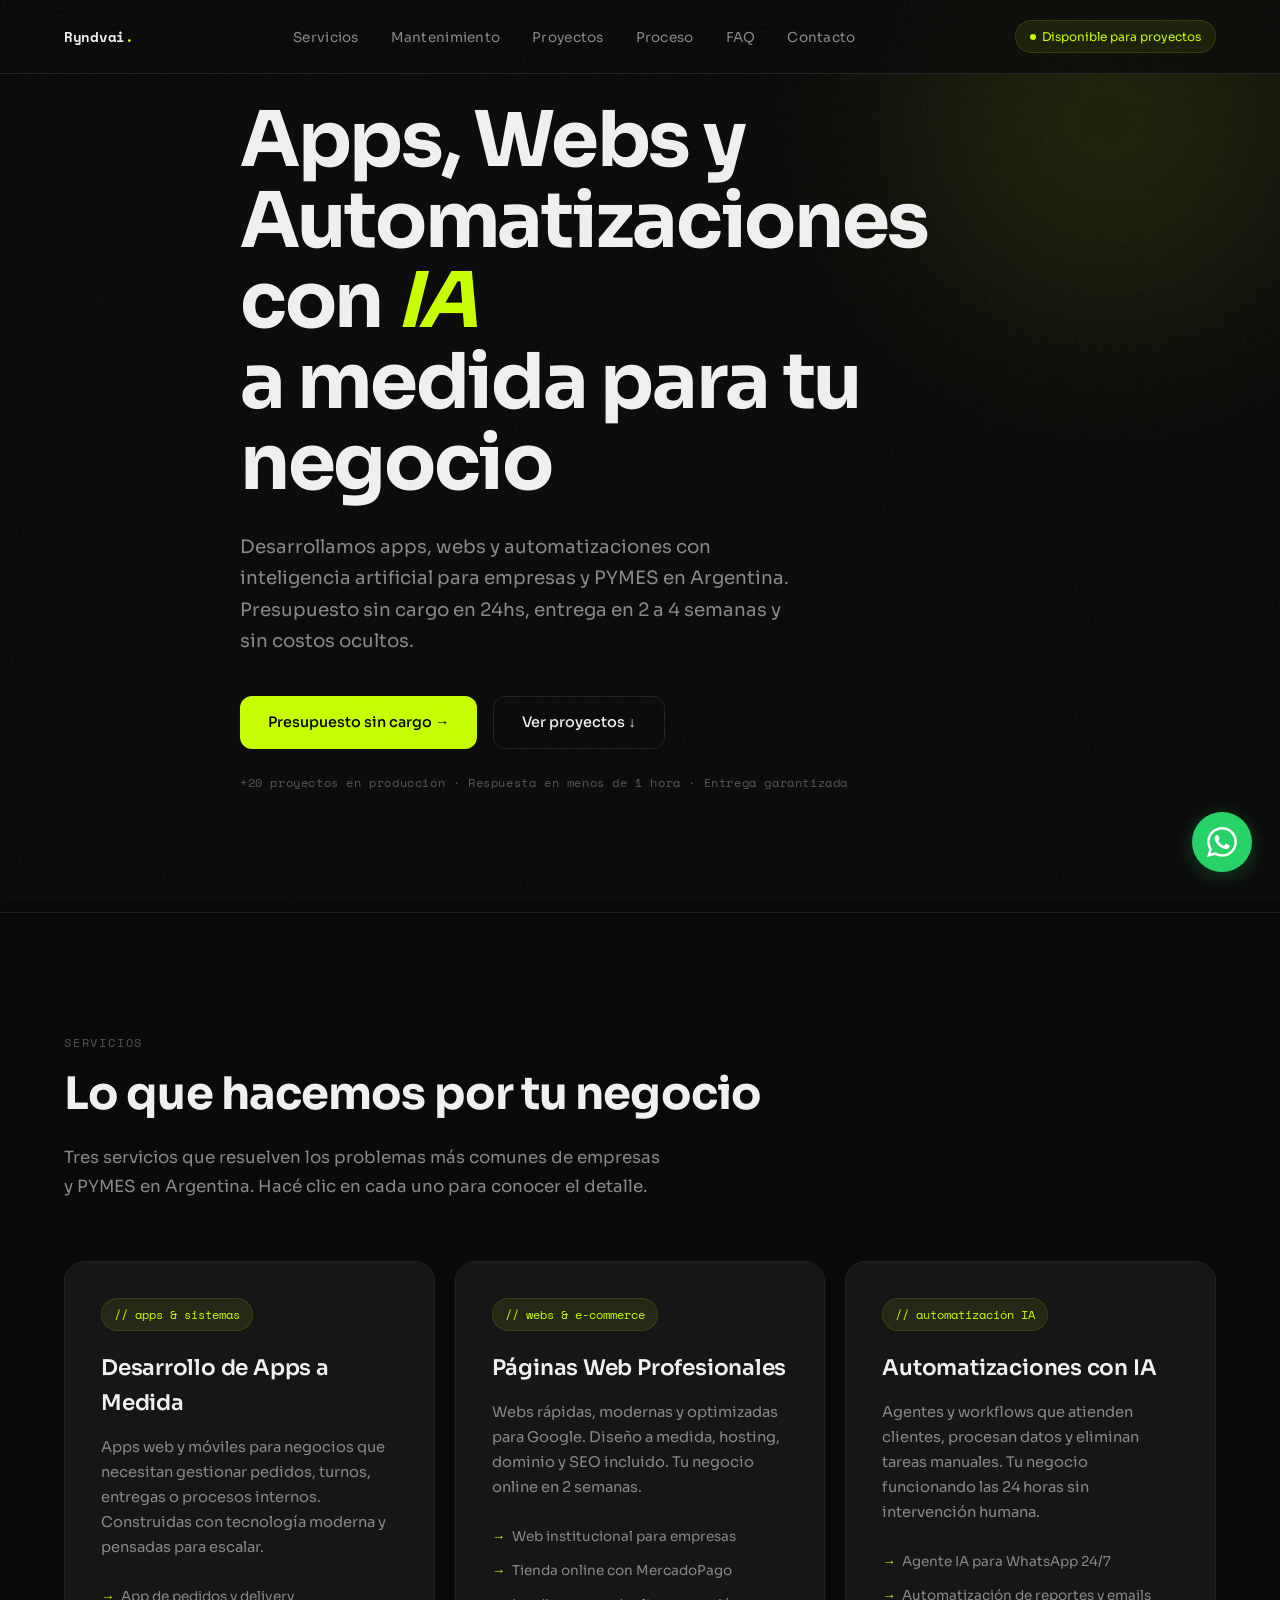
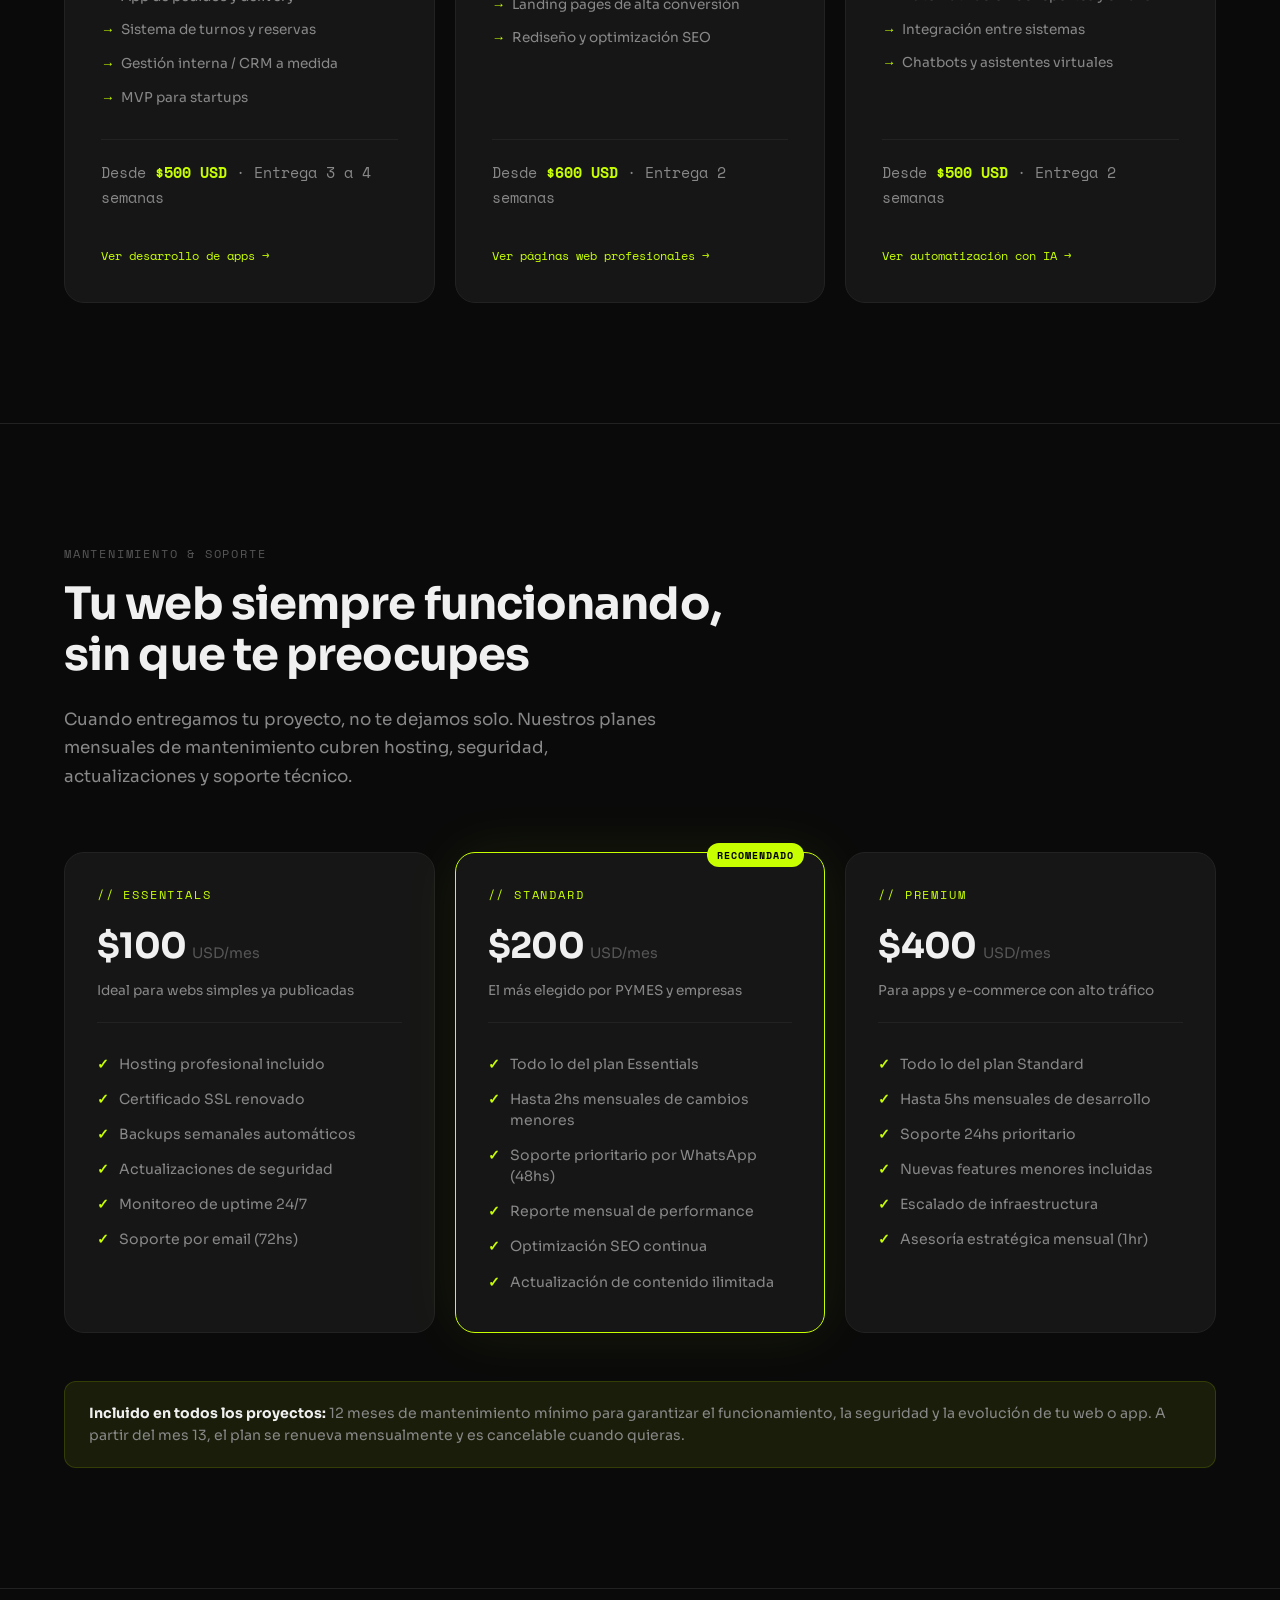
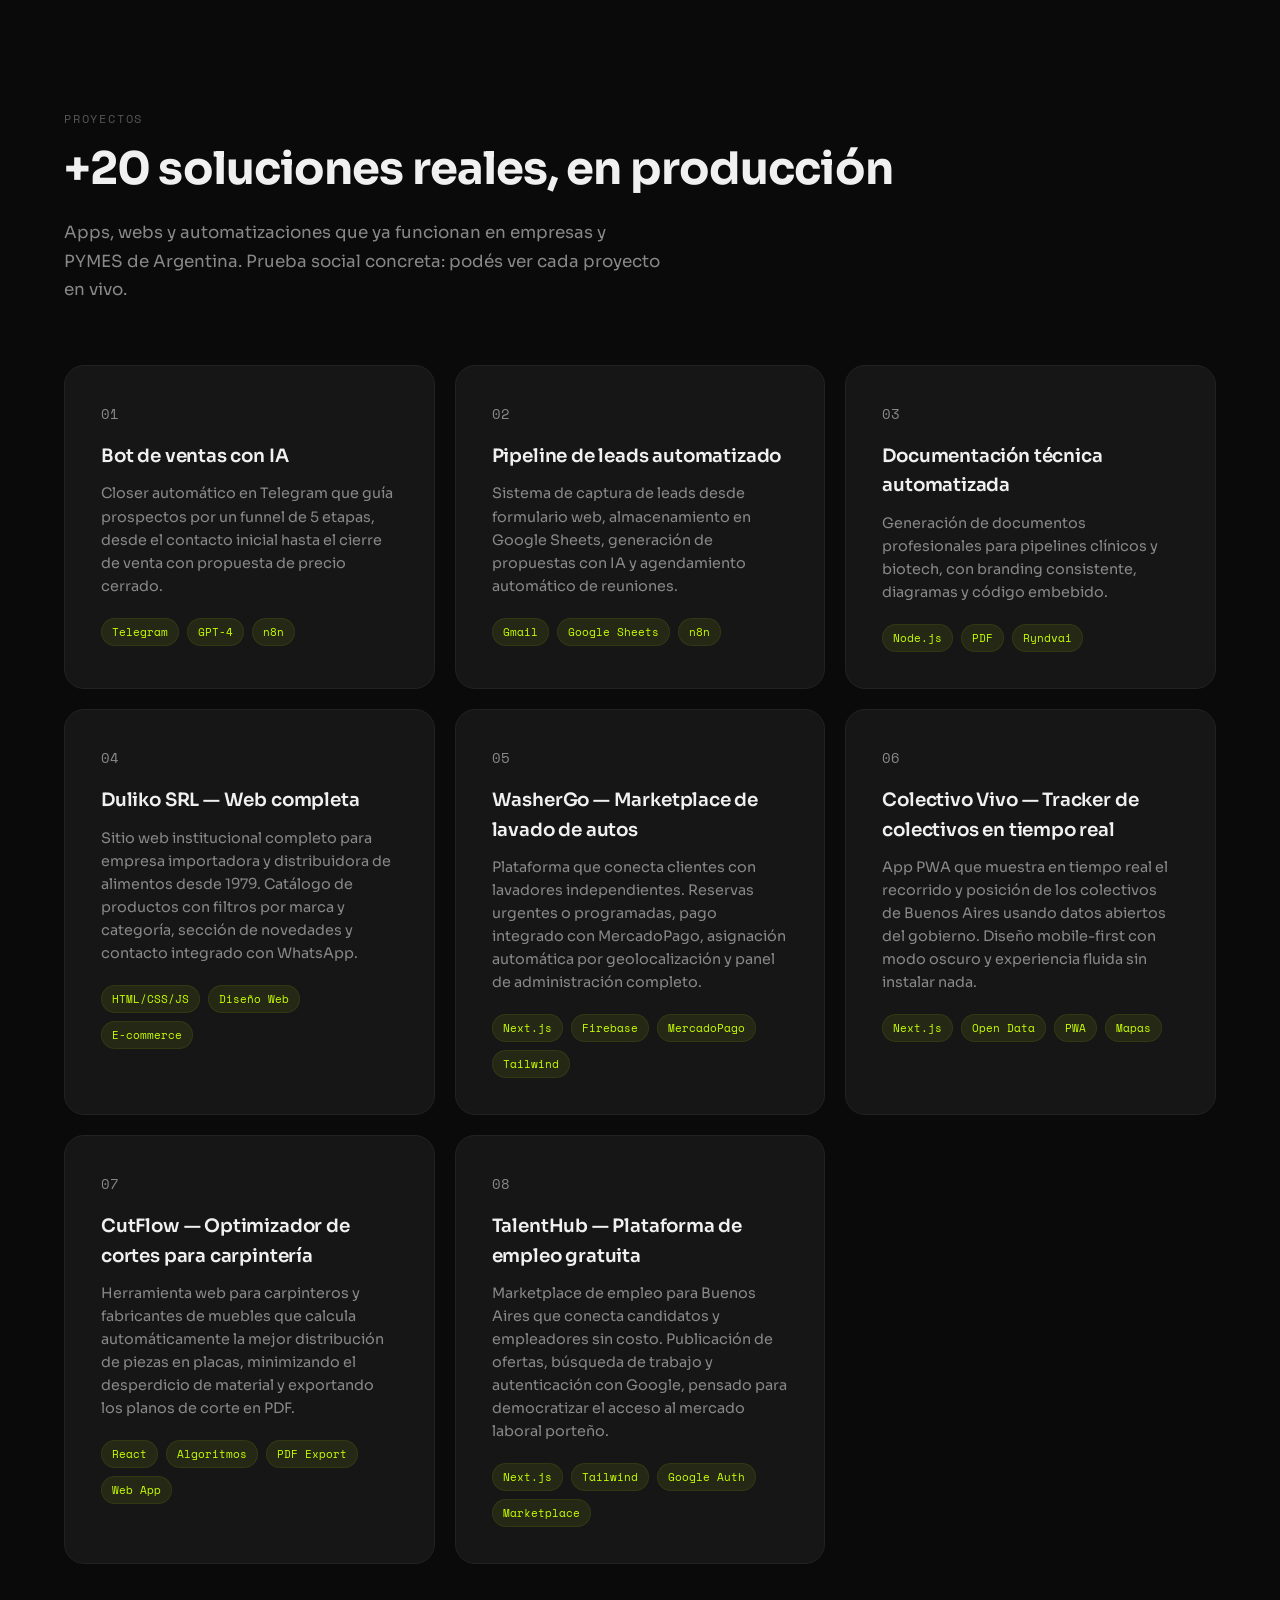
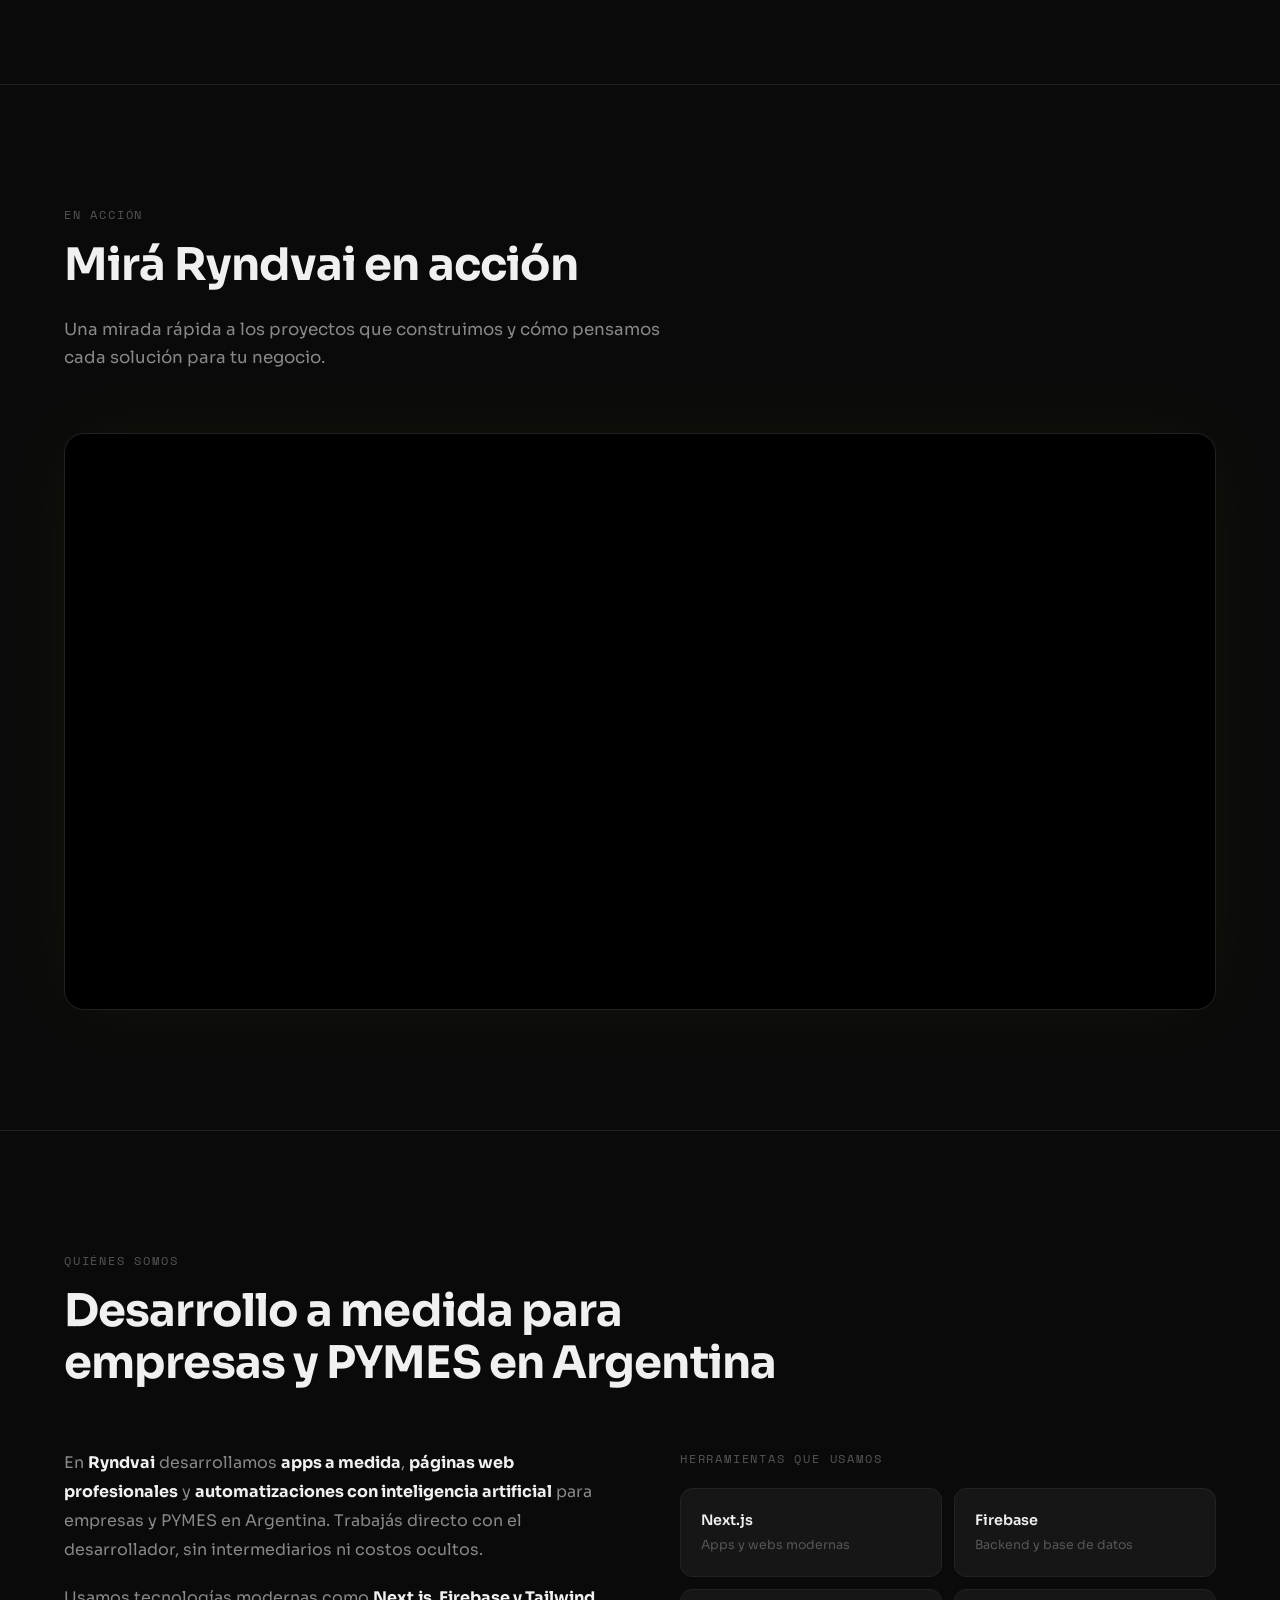
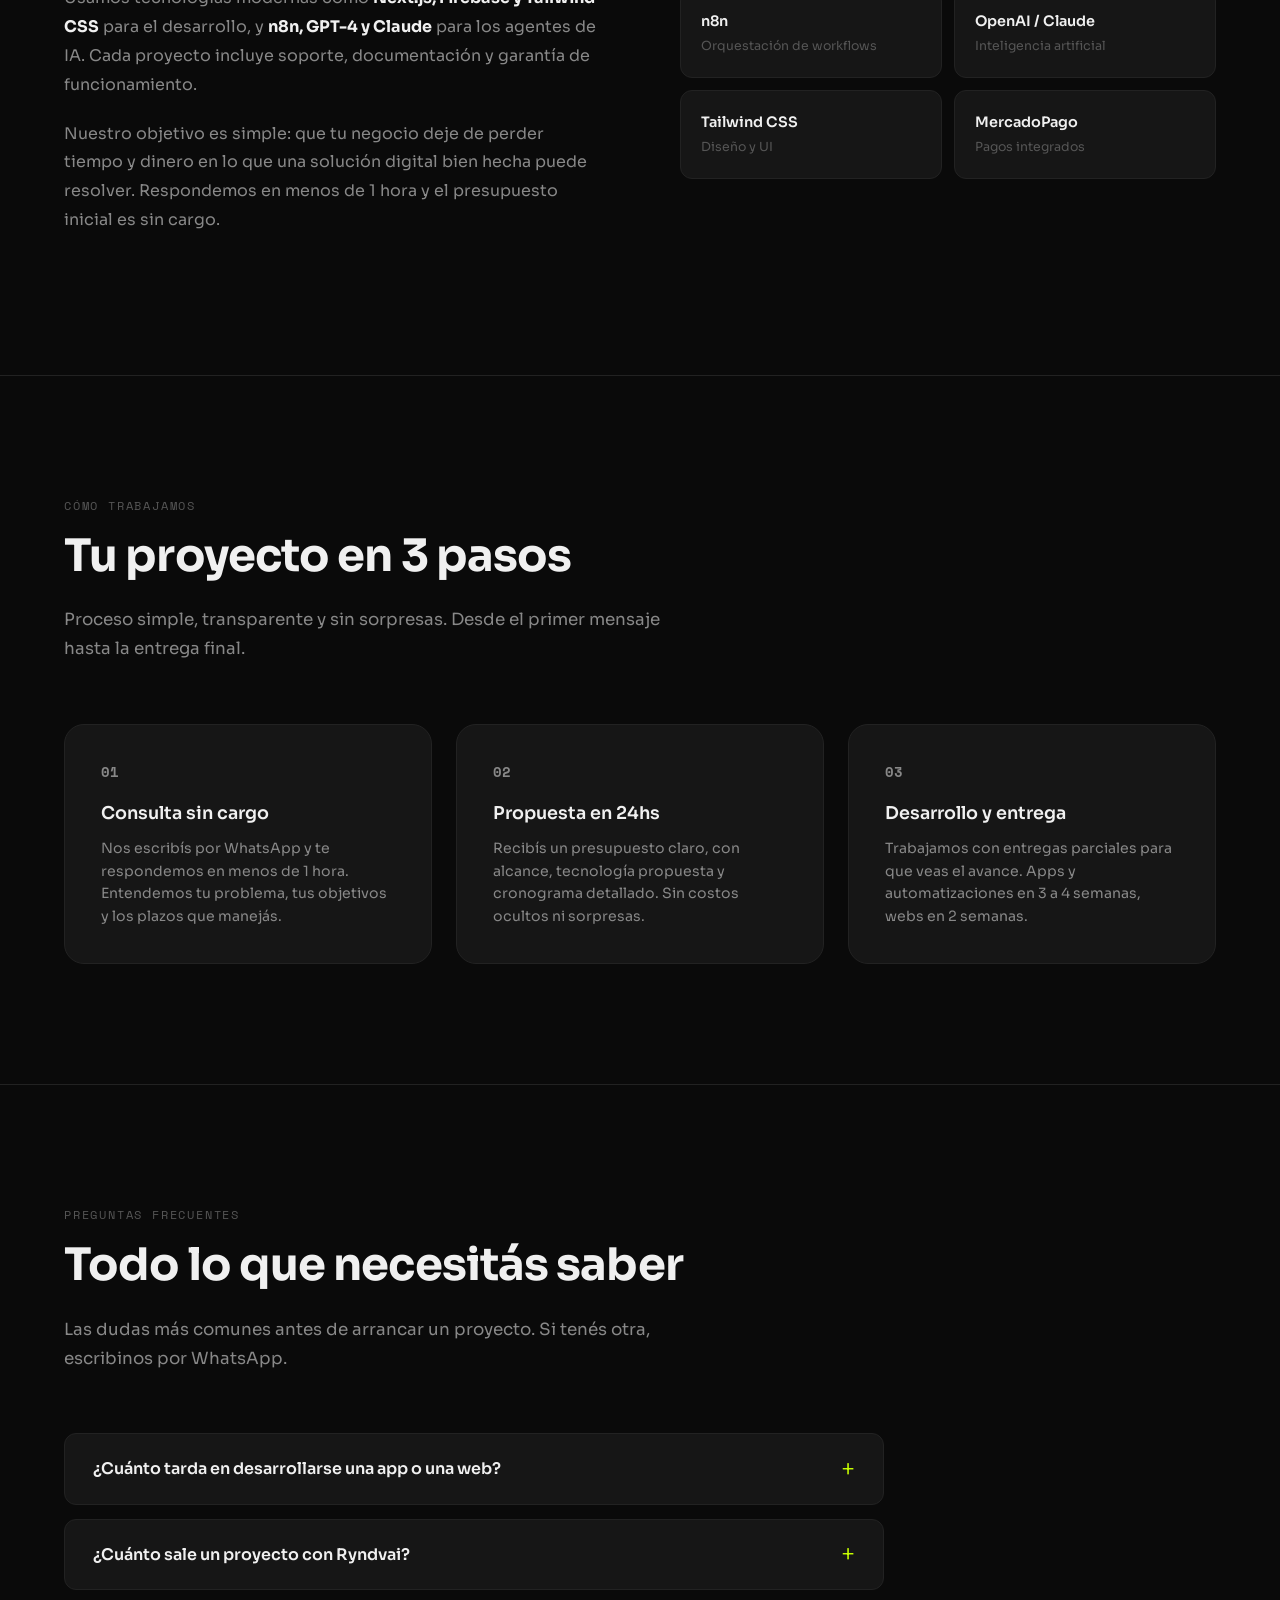
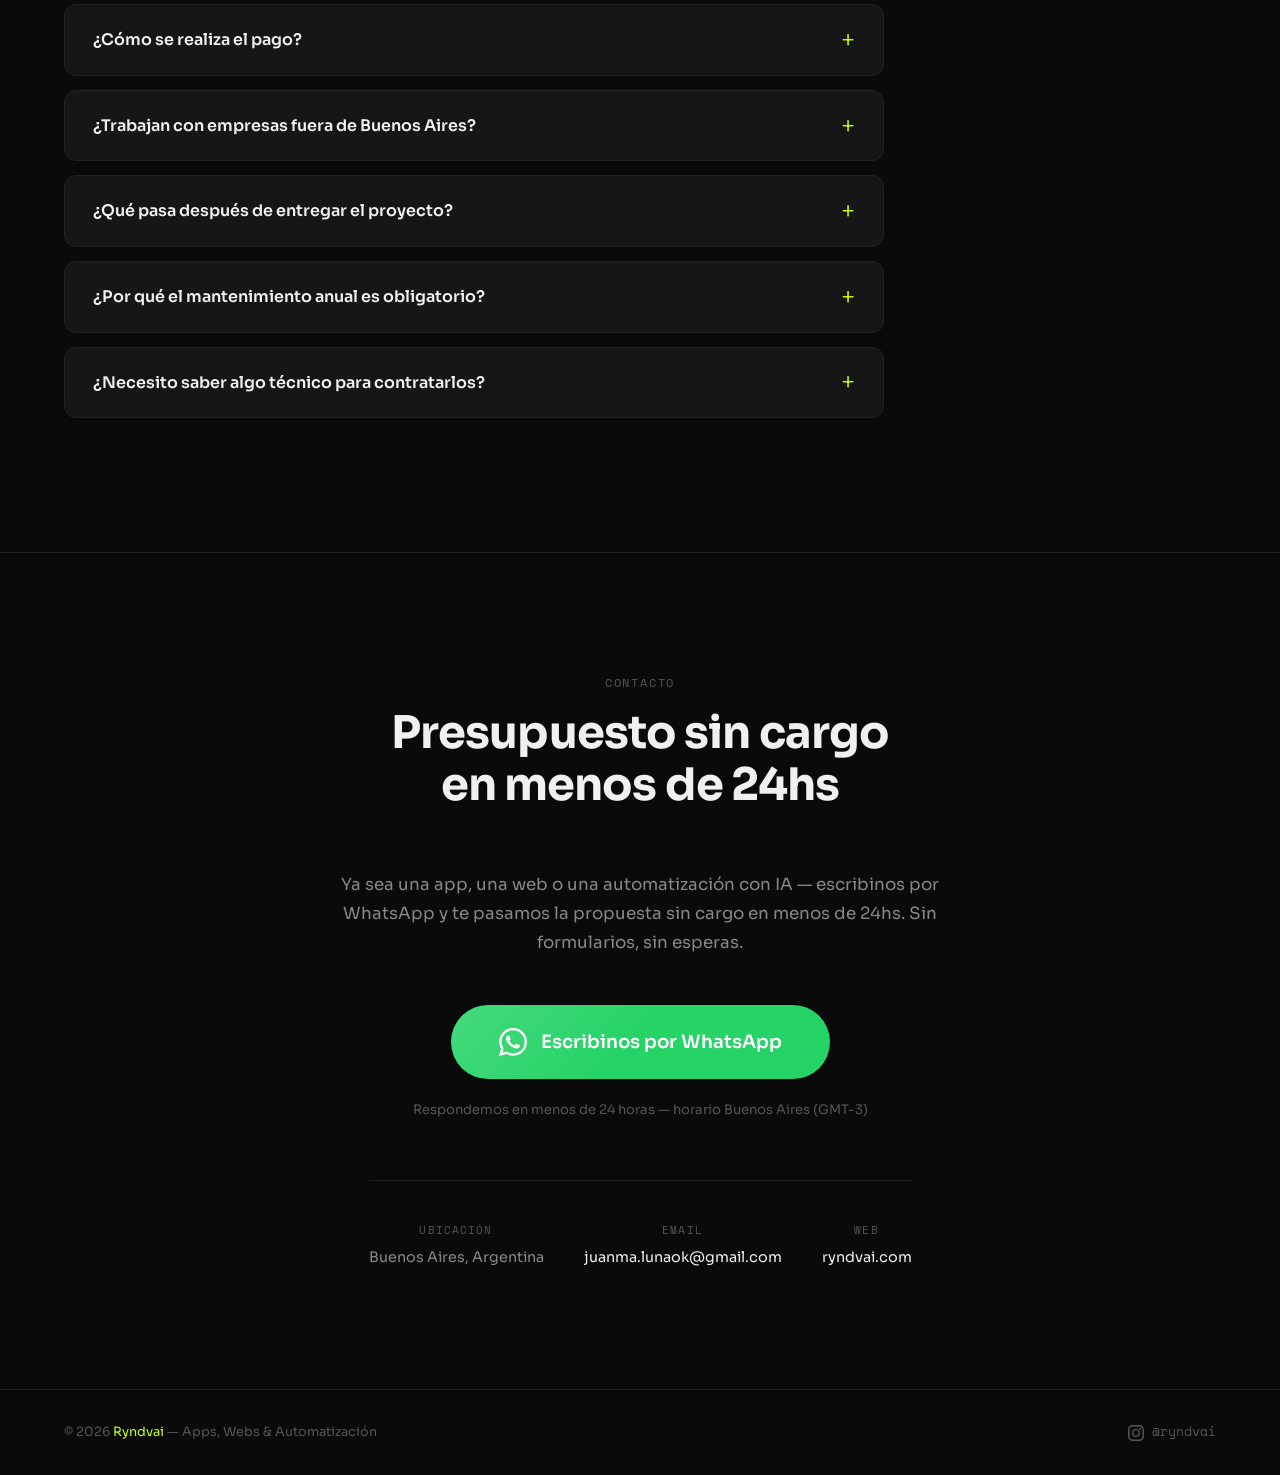
==== commit 946c7e8b: "update: maintenance plan is mandatory 12 months minimum (annual contract model)" ====
--- a/index.html
+++ b/index.html
@@ -59,7 +59,7 @@
         { "@type": "Question", "name": "¿Cuánto tarda en desarrollarse una app o una web?", "acceptedAnswer": { "@type": "Answer", "text": "Una página web profesional la entregamos en 2 semanas. Una app a medida o automatización con IA en 3 a 4 semanas." } },
         { "@type": "Question", "name": "¿Cuánto sale un proyecto con Ryndvai?", "acceptedAnswer": { "@type": "Answer", "text": "Las apps a medida arrancan desde $500 USD, las páginas web profesionales desde $600 USD y las automatizaciones con IA desde $500 USD." } },
         { "@type": "Question", "name": "¿Cómo se realiza el pago?", "acceptedAnswer": { "@type": "Answer", "text": "Trabajamos con un anticipo al iniciar y el saldo contra entrega. Aceptamos transferencia, MercadoPago y métodos internacionales." } },
-        { "@type": "Question", "name": "¿Tienen plan de mantenimiento después de entregar el proyecto?", "acceptedAnswer": { "@type": "Answer", "text": "Sí. Ofrecemos planes de mantenimiento mensual desde $100 USD que incluyen hosting profesional, SSL, backups, actualizaciones de seguridad, soporte técnico y cambios menores. El plan Standard de $200 USD/mes es el más popular. Opcional y cancelable cuando quieras." } }
+        { "@type": "Question", "name": "¿Tienen plan de mantenimiento después de entregar el proyecto?", "acceptedAnswer": { "@type": "Answer", "text": "Sí. Todos nuestros proyectos incluyen 12 meses de mantenimiento mínimo desde $100 USD/mes. El plan cubre hosting profesional, SSL, backups, actualizaciones de seguridad, soporte técnico y cambios menores. A partir del mes 13 es renovable mensualmente y cancelable cuando quieras." } }
       ]
     }
     </script>
@@ -249,7 +249,7 @@
                     </ul>
                 </div>
             </div>
-            <p class="maint-note fade-up"><strong>Sin compromiso:</strong> los planes son mensuales y cancelables cuando quieras. Todos los proyectos incluyen <strong>3 meses de garantía gratuita</strong> post-entrega. Después podés optar por cualquier plan según tu necesidad.</p>
+            <p class="maint-note fade-up"><strong>Incluido en todos los proyectos:</strong> 12 meses de mantenimiento mínimo para garantizar el funcionamiento, la seguridad y la evolución de tu web o app. A partir del mes 13, el plan se renueva mensualmente y es cancelable cuando quieras.</p>
         </div>
     </section>
 
@@ -431,7 +431,8 @@
                 <details class="faq-item"><summary>¿Cuánto sale un proyecto con Ryndvai?</summary><div class="faq-answer">Las apps a medida arrancan desde $500 USD, las páginas web profesionales desde $600 USD y las automatizaciones con IA desde $500 USD. Cada proyecto es único — el presupuesto exacto te lo pasamos sin cargo y sin costos ocultos.</div></details>
                 <details class="faq-item"><summary>¿Cómo se realiza el pago?</summary><div class="faq-answer">Trabajamos con un anticipo al iniciar el proyecto y el saldo contra entrega. Aceptamos transferencia bancaria, MercadoPago y métodos internacionales para clientes fuera de Argentina.</div></details>
                 <details class="faq-item"><summary>¿Trabajan con empresas fuera de Buenos Aires?</summary><div class="faq-answer">Sí. Atendemos clientes en toda Argentina y también fuera del país. Todo el proceso es 100% remoto: reuniones por videollamada, entregas digitales y soporte post-entrega.</div></details>
-                <details class="faq-item"><summary>¿Qué pasa después de entregar el proyecto?</summary><div class="faq-answer">Todos los proyectos incluyen soporte post-entrega, documentación técnica y garantía de funcionamiento. Si necesitás nuevas funcionalidades a futuro, podemos seguir trabajando en mejoras.</div></details>
+                <details class="faq-item"><summary>¿Qué pasa después de entregar el proyecto?</summary><div class="faq-answer">Todos los proyectos incluyen <strong>12 meses de mantenimiento mínimo</strong> desde $100 USD/mes (hosting, seguridad, backups, soporte y cambios menores). A partir del mes 13 es renovable mensualmente o cancelable. Además recibís documentación técnica y garantía de funcionamiento.</div></details>
+                <details class="faq-item"><summary>¿Por qué el mantenimiento anual es obligatorio?</summary><div class="faq-answer">Las aplicaciones modernas necesitan actualizaciones de seguridad, backups, monitoreo y soporte técnico constante para funcionar bien. Sin mantenimiento, una web o app puede fallar o quedar vulnerable en pocos meses. El plan anual garantiza que tu proyecto funcione perfectamente durante el primer año, que es el período más crítico.</div></details>
                 <details class="faq-item"><summary>¿Necesito saber algo técnico para contratarlos?</summary><div class="faq-answer">Para nada. Vos nos contás el problema y nosotros nos encargamos de la parte técnica. Te explicamos cada decisión en un lenguaje simple y trabajás directo con el desarrollador, sin intermediarios.</div></details>
             </div>
         </div>
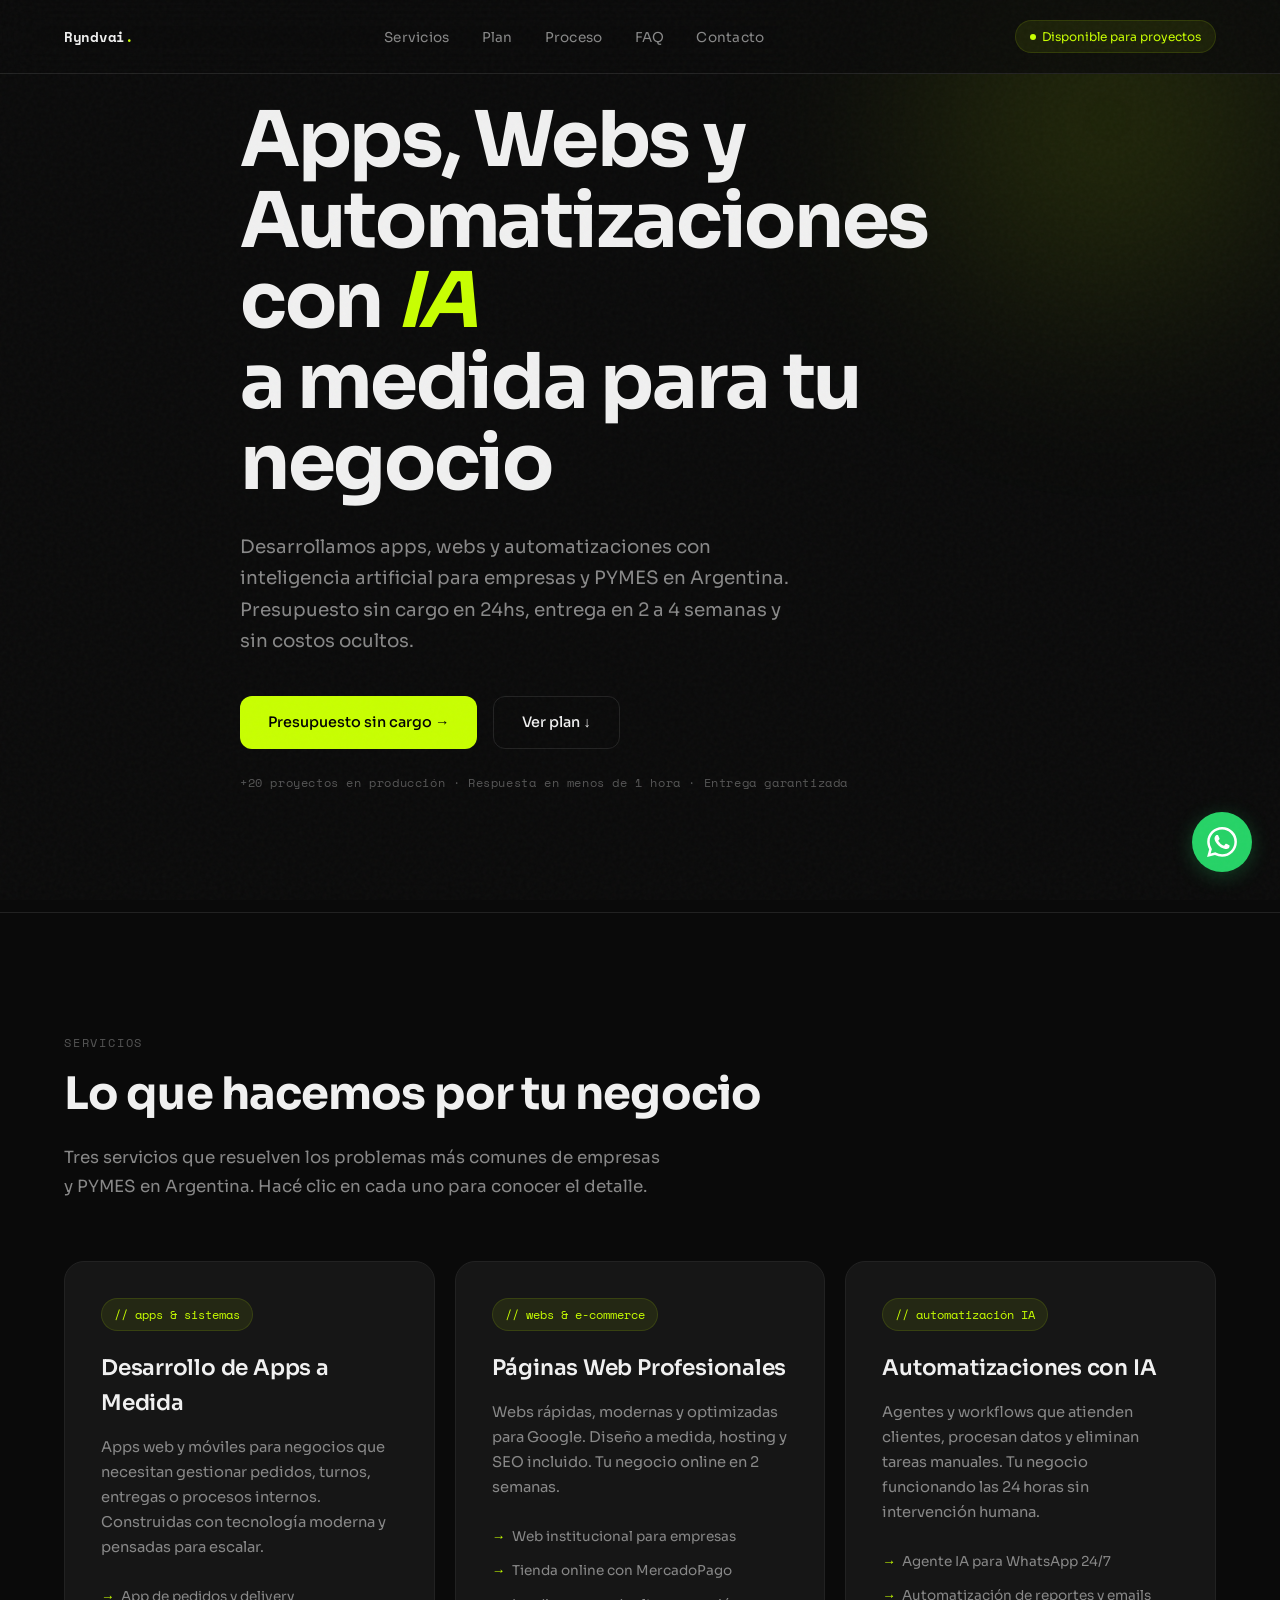
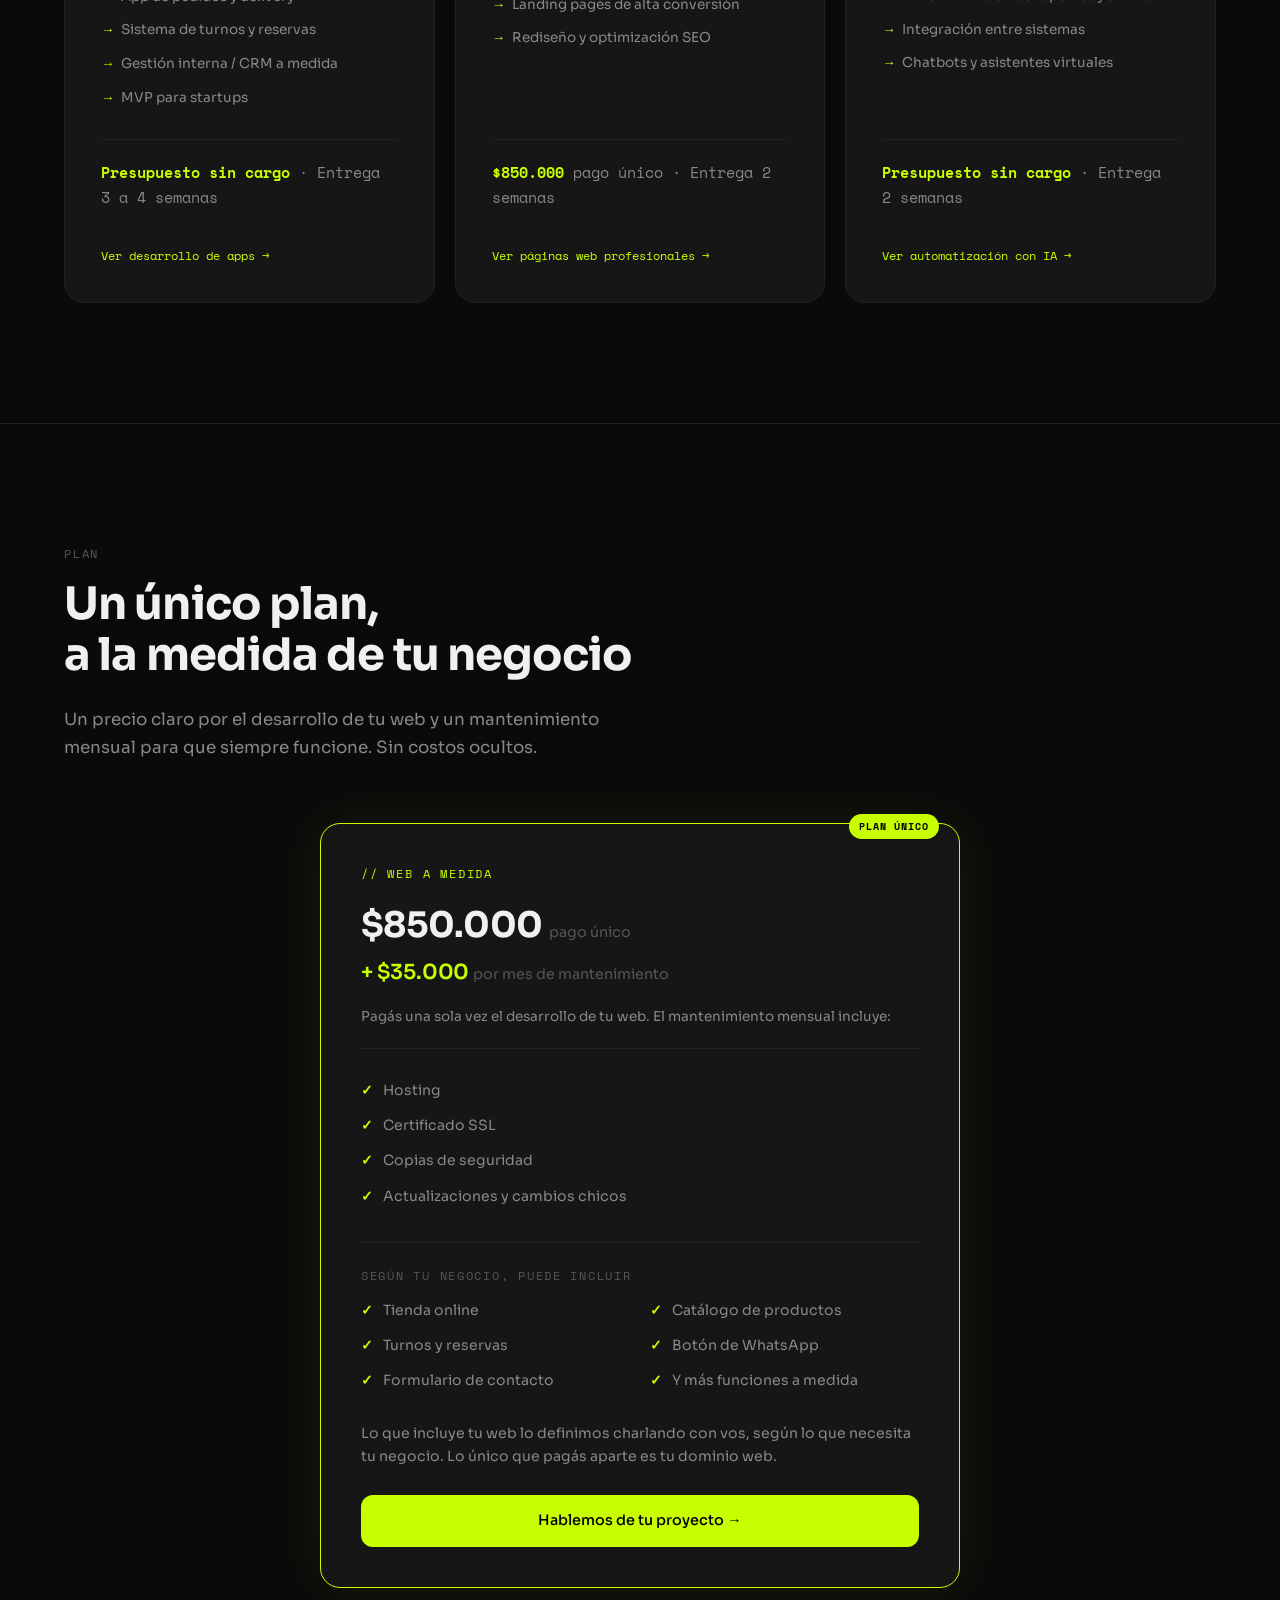
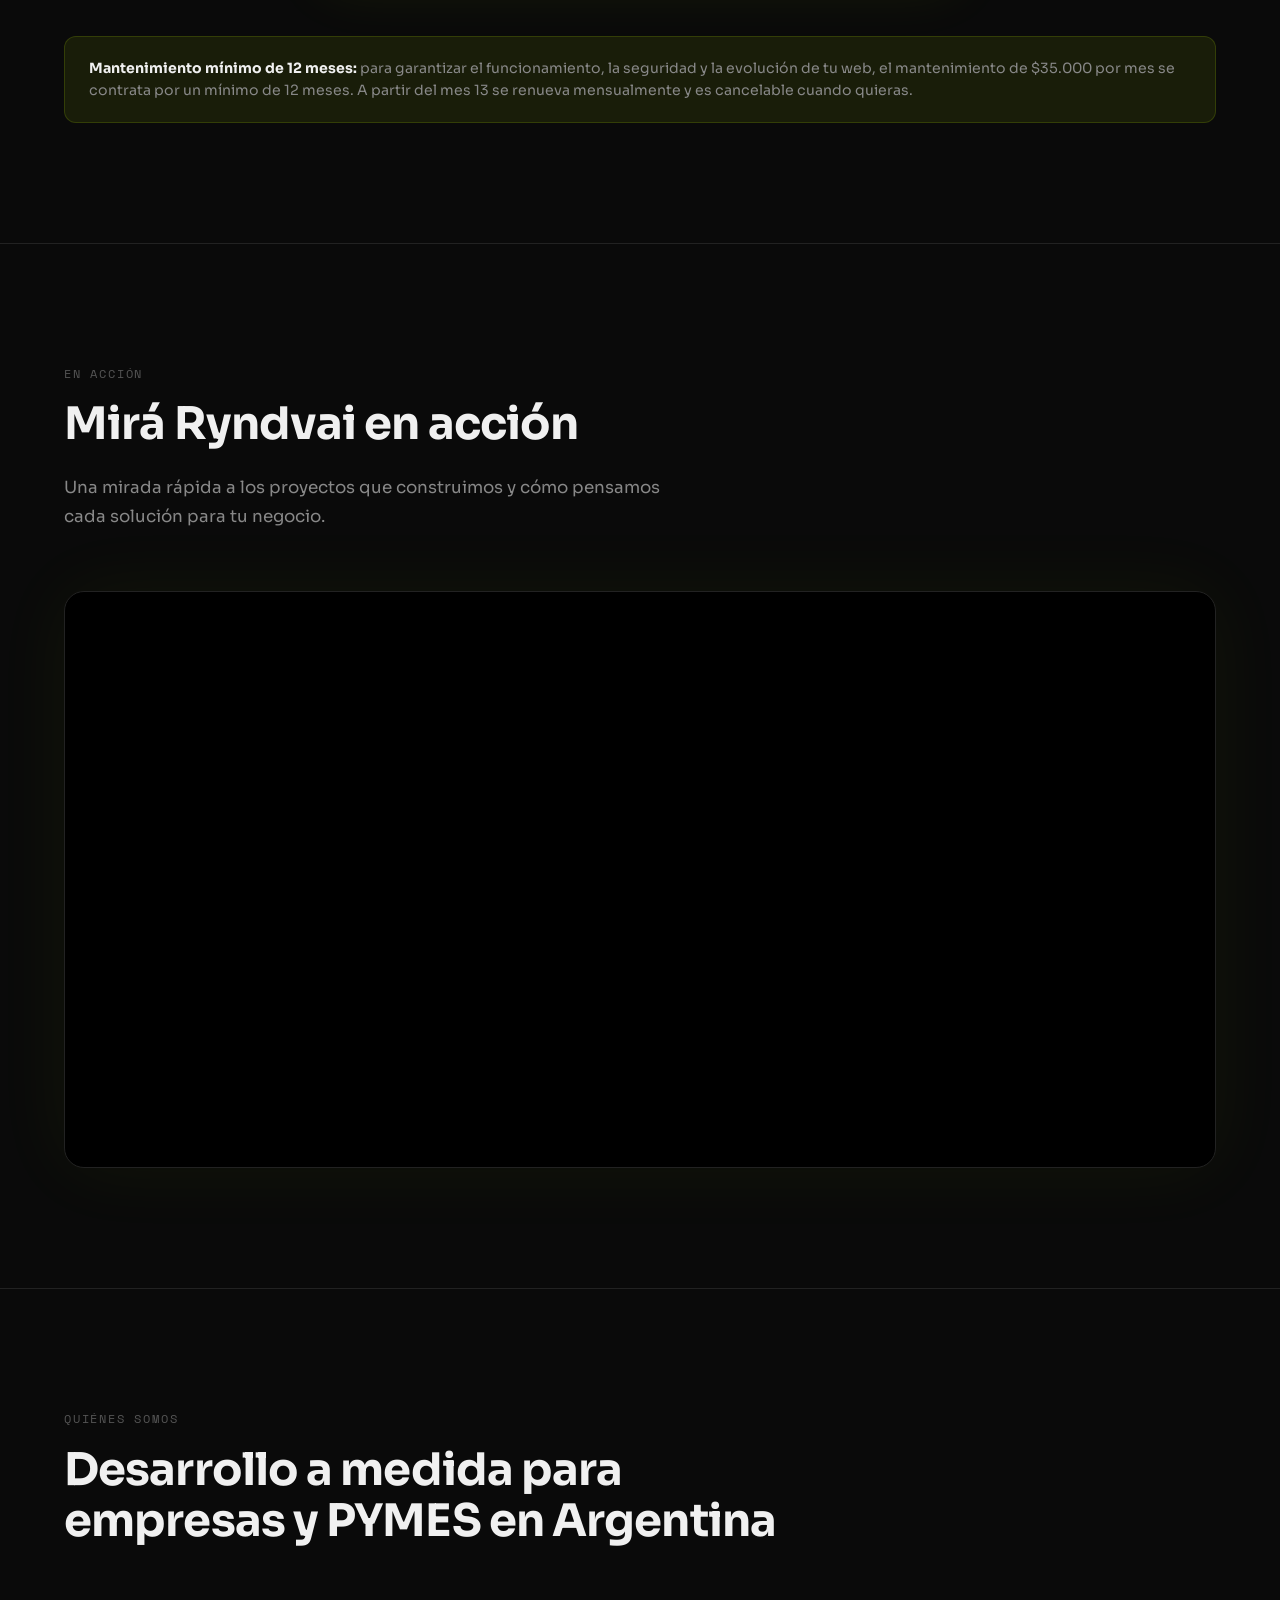
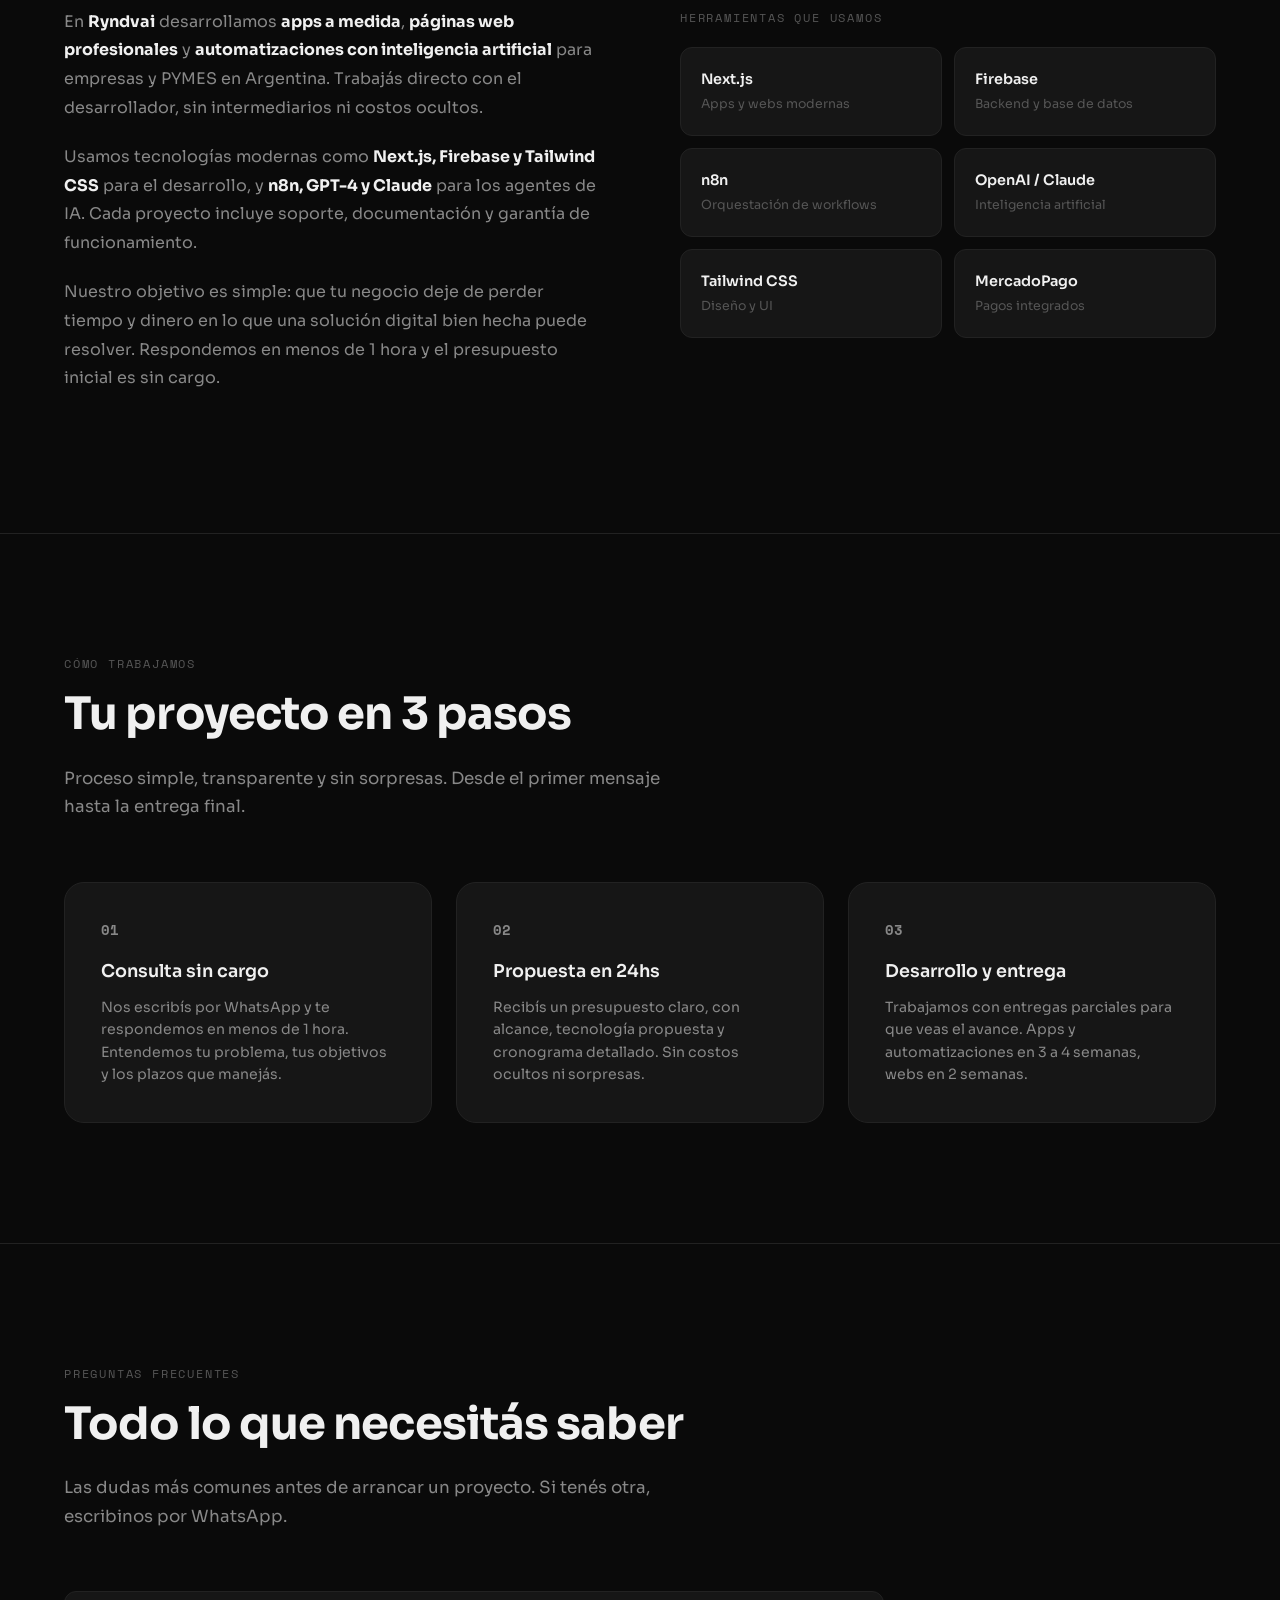
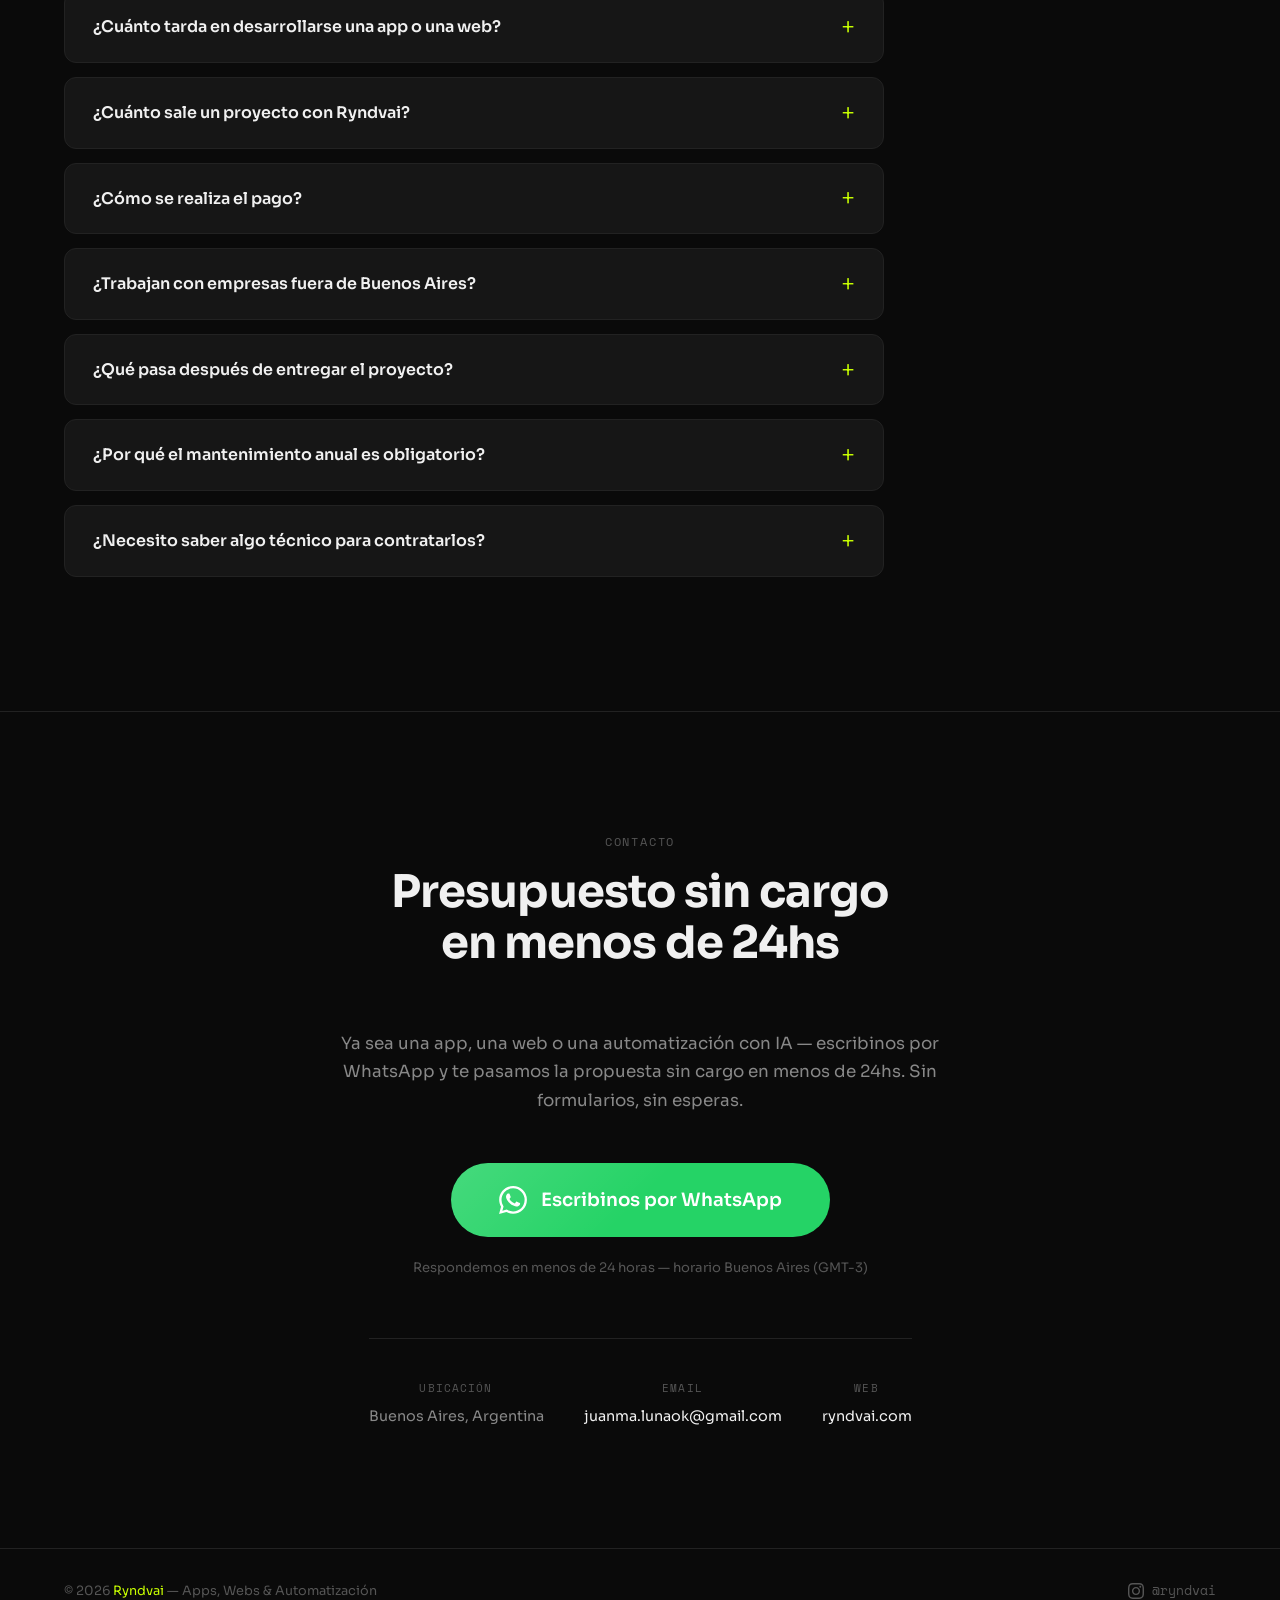
==== commit 9499d778: "feat: single web plan ($850.000 + $35.000/mes) and remove portfolio section - Replace 3 maintenance " ====
--- a/index.html
+++ b/index.html
@@ -4,7 +4,7 @@
     <meta charset="UTF-8" />
     <meta name="viewport" content="width=device-width, initial-scale=1.0" />
     <title>Ryndvai — Apps, Webs y Automatizaciones con IA en Argentina</title>
-    <meta name="description" content="Apps desde $500, webs desde $600 y automatización IA desde $500 USD para empresas en Argentina. Presupuesto sin cargo en 24hs. Entrega 2-4 semanas." />
+    <meta name="description" content="Apps, webs y automatizaciones con IA para empresas en Argentina. Web profesional a $850.000 de pago único. Presupuesto sin cargo en 24hs. Entrega 2-4 semanas." />
     <meta name="keywords" content="desarrollo de apps Argentina, desarrollador apps Buenos Aires, hacer una app para mi negocio, agencia web Argentina, diseño web profesional, automatización con IA, agente WhatsApp empresa, n8n automatizaciones, app a medida, sistema de gestión empresa, e-commerce MercadoPago, chatbot WhatsApp, software a medida Argentina" />
     <meta name="author" content="Ryndvai — Juan Manuel Luna" />
     <meta name="robots" content="index, follow" />
@@ -19,13 +19,13 @@
     <meta property="og:type" content="website" />
     <meta property="og:locale" content="es_AR" />
     <meta property="og:title" content="Ryndvai — Apps, Webs y Automatizaciones con IA en Argentina" />
-    <meta property="og:description" content="Apps desde $500 USD, webs desde $600 USD y automatizaciones con IA desde $500 USD para empresas en Argentina. Presupuesto sin cargo. Respondemos en menos de 1 hora." />
+    <meta property="og:description" content="Apps, webs y automatizaciones con IA para empresas en Argentina. Web profesional a $850.000 de pago único. Presupuesto sin cargo. Respondemos en menos de 1 hora." />
     <meta property="og:url" content="https://ryndvai.com/" />
     <meta property="og:site_name" content="Ryndvai" />
 
     <meta name="twitter:card" content="summary_large_image" />
     <meta name="twitter:title" content="Ryndvai — Apps, Webs y Automatizaciones con IA" />
-    <meta name="twitter:description" content="Apps desde $500 USD, webs desde $600 USD y automatización con IA desde $500 USD. Presupuesto sin cargo en 24hs." />
+    <meta name="twitter:description" content="Apps, webs y automatización con IA. Web profesional a $850.000 de pago único. Presupuesto sin cargo en 24hs." />
 
     <!-- Structured Data -->
     <script type="application/ld+json">
@@ -44,10 +44,10 @@
       "areaServed": { "@type": "Country", "name": "Argentina" },
       "founder": { "@type": "Person", "name": "Juan Manuel Luna" },
       "makesOffer": [
-        { "@type": "Offer", "name": "Desarrollo de Apps a Medida", "description": "Apps web y móviles para negocios: pedidos, turnos, entregas, gestión interna.", "priceSpecification": { "@type": "PriceSpecification", "price": "500", "priceCurrency": "USD", "minPrice": "500" } },
-        { "@type": "Offer", "name": "Páginas Web Profesionales", "description": "Diseño y desarrollo web a medida con SEO, hosting y dominio. E-commerce con MercadoPago.", "priceSpecification": { "@type": "PriceSpecification", "price": "600", "priceCurrency": "USD", "minPrice": "600" } },
-        { "@type": "Offer", "name": "Automatizaciones con IA", "description": "Workflows con n8n, agentes de WhatsApp, integración de sistemas y procesos automatizados con IA.", "priceSpecification": { "@type": "PriceSpecification", "price": "500", "priceCurrency": "USD", "minPrice": "500" } },
-        { "@type": "Offer", "name": "Plan de Mantenimiento Mensual", "description": "Hosting profesional, SSL, backups semanales, actualizaciones de seguridad, soporte técnico y cambios menores mensuales para tu web o app.", "priceSpecification": { "@type": "PriceSpecification", "price": "200", "priceCurrency": "USD", "minPrice": "100", "billingIncrement": "P1M" } }
+        { "@type": "Offer", "name": "Desarrollo de Apps a Medida", "description": "Apps web y móviles para negocios: pedidos, turnos, entregas, gestión interna." },
+        { "@type": "Offer", "name": "Páginas Web Profesionales", "description": "Desarrollo web a medida, pago único. Puede incluir tienda online, catálogo de productos, turnos y reservas, botón de WhatsApp y formulario de contacto según el negocio. El dominio se abona aparte.", "price": "850000", "priceCurrency": "ARS" },
+        { "@type": "Offer", "name": "Automatizaciones con IA", "description": "Workflows con n8n, agentes de WhatsApp, integración de sistemas y procesos automatizados con IA." },
+        { "@type": "Offer", "name": "Mantenimiento Mensual", "description": "Hosting, certificado SSL, copias de seguridad y actualizaciones o cambios chicos. Mínimo 12 meses.", "priceSpecification": { "@type": "UnitPriceSpecification", "price": "35000", "priceCurrency": "ARS", "unitCode": "MON" } }
       ]
     }
     </script>
@@ -57,9 +57,9 @@
       "@type": "FAQPage",
       "mainEntity": [
         { "@type": "Question", "name": "¿Cuánto tarda en desarrollarse una app o una web?", "acceptedAnswer": { "@type": "Answer", "text": "Una página web profesional la entregamos en 2 semanas. Una app a medida o automatización con IA en 3 a 4 semanas." } },
-        { "@type": "Question", "name": "¿Cuánto sale un proyecto con Ryndvai?", "acceptedAnswer": { "@type": "Answer", "text": "Las apps a medida arrancan desde $500 USD, las páginas web profesionales desde $600 USD y las automatizaciones con IA desde $500 USD." } },
+        { "@type": "Question", "name": "¿Cuánto sale un proyecto con Ryndvai?", "acceptedAnswer": { "@type": "Answer", "text": "Una página web profesional cuesta $850.000 de pago único, más $35.000 por mes de mantenimiento (hosting, SSL, copias de seguridad y cambios chicos). Solo pagás aparte tu dominio. Las apps a medida y las automatizaciones con IA se cotizan según cada proyecto, con presupuesto sin cargo." } },
         { "@type": "Question", "name": "¿Cómo se realiza el pago?", "acceptedAnswer": { "@type": "Answer", "text": "Trabajamos con un anticipo al iniciar y el saldo contra entrega. Aceptamos transferencia, MercadoPago y métodos internacionales." } },
-        { "@type": "Question", "name": "¿Tienen plan de mantenimiento después de entregar el proyecto?", "acceptedAnswer": { "@type": "Answer", "text": "Sí. Todos nuestros proyectos incluyen 12 meses de mantenimiento mínimo desde $100 USD/mes. El plan cubre hosting profesional, SSL, backups, actualizaciones de seguridad, soporte técnico y cambios menores. A partir del mes 13 es renovable mensualmente y cancelable cuando quieras." } }
+        { "@type": "Question", "name": "¿Tienen plan de mantenimiento después de entregar el proyecto?", "acceptedAnswer": { "@type": "Answer", "text": "Sí. Todos nuestros proyectos incluyen 12 meses de mantenimiento mínimo, a $35.000 por mes para las webs. El plan cubre hosting, certificado SSL, copias de seguridad y actualizaciones o cambios chicos. A partir del mes 13 es renovable mensualmente y cancelable cuando quieras." } }
       ]
     }
     </script>
@@ -114,7 +114,7 @@
     <link rel="preconnect" href="https://fonts.googleapis.com" />
     <link rel="preconnect" href="https://fonts.gstatic.com" crossorigin />
     <link href="https://fonts.googleapis.com/css2?family=Sora:wght@300;400;500;600;700&family=Space+Mono:wght@400;700&display=swap" rel="stylesheet" />
-    <link rel="stylesheet" href="style.css?v=5" />
+    <link rel="stylesheet" href="style.css?v=6" />
 </head>
 <body>
 
@@ -123,8 +123,7 @@
             <a href="/" class="nav-logo">Ryndvai<span>.</span></a>
             <ul class="nav-links">
                 <li><a href="#services">Servicios</a></li>
-                <li><a href="#maintenance">Mantenimiento</a></li>
-                <li><a href="#projects">Proyectos</a></li>
+                <li><a href="#plan">Plan</a></li>
                 <li><a href="#process">Proceso</a></li>
                 <li><a href="#faq">FAQ</a></li>
                 <li><a href="#contact">Contacto</a></li>
@@ -143,7 +142,7 @@
                 <p class="hero-desc">Desarrollamos apps, webs y automatizaciones con inteligencia artificial para empresas y PYMES en Argentina. Presupuesto sin cargo en 24hs, entrega en 2 a 4 semanas y sin costos ocultos.</p>
                 <div class="hero-buttons">
                     <a href="#contact" class="btn btn-primary">Presupuesto sin cargo →</a>
-                    <a href="#projects" class="btn btn-outline">Ver proyectos ↓</a>
+                    <a href="#plan" class="btn btn-outline">Ver plan ↓</a>
                 </div>
                 <p class="hero-meta">+20 proyectos en producción · Respuesta en menos de 1 hora · Entrega garantizada</p>
             </div>
@@ -168,20 +167,20 @@
                         <li>Gestión interna / CRM a medida</li>
                         <li>MVP para startups</li>
                     </ul>
-                    <p class="service-price">Desde <strong>$500 USD</strong> · Entrega 3 a 4 semanas</p>
+                    <p class="service-price"><strong>Presupuesto sin cargo</strong> · Entrega 3 a 4 semanas</p>
                     <span class="service-cta">Ver desarrollo de apps →</span>
                 </a>
                 <a href="/webs/" class="service-card fade-up" title="Páginas web profesionales y e-commerce en Argentina">
                     <span class="service-icon">// webs &amp; e-commerce</span>
                     <h3>Páginas Web Profesionales</h3>
-                    <p>Webs rápidas, modernas y optimizadas para Google. Diseño a medida, hosting, dominio y SEO incluido. Tu negocio online en 2 semanas.</p>
+                    <p>Webs rápidas, modernas y optimizadas para Google. Diseño a medida, hosting y SEO incluido. Tu negocio online en 2 semanas.</p>
                     <ul class="service-list">
                         <li>Web institucional para empresas</li>
                         <li>Tienda online con MercadoPago</li>
                         <li>Landing pages de alta conversión</li>
                         <li>Rediseño y optimización SEO</li>
                     </ul>
-                    <p class="service-price">Desde <strong>$600 USD</strong> · Entrega 2 semanas</p>
+                    <p class="service-price"><strong>$850.000</strong> pago único · Entrega 2 semanas</p>
                     <span class="service-cta">Ver páginas web profesionales →</span>
                 </a>
                 <a href="/ia/" class="service-card fade-up" title="Automatizaciones con IA para empresas en Argentina">
@@ -194,158 +193,46 @@
                         <li>Integración entre sistemas</li>
                         <li>Chatbots y asistentes virtuales</li>
                     </ul>
-                    <p class="service-price">Desde <strong>$500 USD</strong> · Entrega 2 semanas</p>
+                    <p class="service-price"><strong>Presupuesto sin cargo</strong> · Entrega 2 semanas</p>
                     <span class="service-cta">Ver automatización con IA →</span>
                 </a>
             </div>
         </div>
     </section>
 
-    <section id="maintenance">
-        <div class="container">
-            <div class="fade-up">
-                <p class="section-tag">Mantenimiento &amp; Soporte</p>
-                <h2 class="section-title">Tu web siempre funcionando,<br>sin que te preocupes</h2>
-                <p class="section-desc">Cuando entregamos tu proyecto, no te dejamos solo. Nuestros planes mensuales de mantenimiento cubren hosting, seguridad, actualizaciones y soporte técnico.</p>
-            </div>
-            <div class="maintenance-grid">
-                <div class="maint-card fade-up">
-                    <span class="maint-tier">// essentials</span>
-                    <p class="maint-price">$100 <span>USD/mes</span></p>
-                    <p class="maint-sub">Ideal para webs simples ya publicadas</p>
+    <section id="plan">
+        <div class="container">
+            <div class="fade-up">
+                <p class="section-tag">Plan</p>
+                <h2 class="section-title">Un único plan,<br>a la medida de tu negocio</h2>
+                <p class="section-desc">Un precio claro por el desarrollo de tu web y un mantenimiento mensual para que siempre funcione. Sin costos ocultos.</p>
+            </div>
+            <div class="plan-wrap">
+                <div class="maint-card featured plan-card fade-up">
+                    <span class="maint-tier">// web a medida</span>
+                    <p class="maint-price">$850.000 <span>pago único</span></p>
+                    <p class="plan-monthly">+ $35.000 <span>por mes de mantenimiento</span></p>
+                    <p class="maint-sub">Pagás una sola vez el desarrollo de tu web. El mantenimiento mensual incluye:</p>
                     <ul class="maint-features">
-                        <li>Hosting profesional incluido</li>
-                        <li>Certificado SSL renovado</li>
-                        <li>Backups semanales automáticos</li>
-                        <li>Actualizaciones de seguridad</li>
-                        <li>Monitoreo de uptime 24/7</li>
-                        <li>Soporte por email (72hs)</li>
-                    </ul>
-                </div>
-                <div class="maint-card featured fade-up">
-                    <span class="maint-tier">// standard</span>
-                    <p class="maint-price">$200 <span>USD/mes</span></p>
-                    <p class="maint-sub">El más elegido por PYMES y empresas</p>
-                    <ul class="maint-features">
-                        <li>Todo lo del plan Essentials</li>
-                        <li>Hasta 2hs mensuales de cambios menores</li>
-                        <li>Soporte prioritario por WhatsApp (48hs)</li>
-                        <li>Reporte mensual de performance</li>
-                        <li>Optimización SEO continua</li>
-                        <li>Actualización de contenido ilimitada</li>
-                    </ul>
-                </div>
-                <div class="maint-card fade-up">
-                    <span class="maint-tier">// premium</span>
-                    <p class="maint-price">$400 <span>USD/mes</span></p>
-                    <p class="maint-sub">Para apps y e-commerce con alto tráfico</p>
-                    <ul class="maint-features">
-                        <li>Todo lo del plan Standard</li>
-                        <li>Hasta 5hs mensuales de desarrollo</li>
-                        <li>Soporte 24hs prioritario</li>
-                        <li>Nuevas features menores incluidas</li>
-                        <li>Escalado de infraestructura</li>
-                        <li>Asesoría estratégica mensual (1hr)</li>
-                    </ul>
-                </div>
-            </div>
-            <p class="maint-note fade-up"><strong>Incluido en todos los proyectos:</strong> 12 meses de mantenimiento mínimo para garantizar el funcionamiento, la seguridad y la evolución de tu web o app. A partir del mes 13, el plan se renueva mensualmente y es cancelable cuando quieras.</p>
-        </div>
-    </section>
-
-    <section id="projects">
-        <div class="container">
-            <div class="fade-up">
-                <p class="section-tag">Proyectos</p>
-                <h2 class="section-title">+20 soluciones reales, en producción</h2>
-                <p class="section-desc">Apps, webs y automatizaciones que ya funcionan en empresas y PYMES de Argentina. Prueba social concreta: podés ver cada proyecto en vivo.</p>
-            </div>
-            <div class="projects-grid">
-                <div class="project-card fade-up">
-                    <p class="project-number">01</p>
-                    <h3>Bot de ventas con IA</h3>
-                    <p>Closer automático en Telegram que guía prospectos por un funnel de 5 etapas, desde el contacto inicial hasta el cierre de venta con propuesta de precio cerrado.</p>
-                    <div class="project-tags">
-                        <span class="project-tag">Telegram</span>
-                        <span class="project-tag">GPT-4</span>
-                        <span class="project-tag">n8n</span>
-                    </div>
-                </div>
-                <div class="project-card fade-up">
-                    <p class="project-number">02</p>
-                    <h3>Pipeline de leads automatizado</h3>
-                    <p>Sistema de captura de leads desde formulario web, almacenamiento en Google Sheets, generación de propuestas con IA y agendamiento automático de reuniones.</p>
-                    <div class="project-tags">
-                        <span class="project-tag">Gmail</span>
-                        <span class="project-tag">Google Sheets</span>
-                        <span class="project-tag">n8n</span>
-                    </div>
-                </div>
-                <div class="project-card fade-up">
-                    <p class="project-number">03</p>
-                    <h3>Documentación técnica automatizada</h3>
-                    <p>Generación de documentos profesionales para pipelines clínicos y biotech, con branding consistente, diagramas y código embebido.</p>
-                    <div class="project-tags">
-                        <span class="project-tag">Node.js</span>
-                        <span class="project-tag">PDF</span>
-                        <span class="project-tag">Ryndvai</span>
-                    </div>
-                </div>
-                <a href="https://www.dulikosrl.com/" target="_blank" rel="noopener" class="project-card fade-up" style="text-decoration:none;color:inherit;">
-                    <p class="project-number">04</p>
-                    <h3>Duliko SRL — Web completa</h3>
-                    <p>Sitio web institucional completo para empresa importadora y distribuidora de alimentos desde 1979. Catálogo de productos con filtros por marca y categoría, sección de novedades y contacto integrado con WhatsApp.</p>
-                    <div class="project-tags">
-                        <span class="project-tag">HTML/CSS/JS</span>
-                        <span class="project-tag">Diseño Web</span>
-                        <span class="project-tag">E-commerce</span>
-                    </div>
-                </a>
-                <a href="https://www.washergo.com/" target="_blank" rel="noopener" class="project-card fade-up" style="text-decoration:none;color:inherit;">
-                    <p class="project-number">05</p>
-                    <h3>WasherGo — Marketplace de lavado de autos</h3>
-                    <p>Plataforma que conecta clientes con lavadores independientes. Reservas urgentes o programadas, pago integrado con MercadoPago, asignación automática por geolocalización y panel de administración completo.</p>
-                    <div class="project-tags">
-                        <span class="project-tag">Next.js</span>
-                        <span class="project-tag">Firebase</span>
-                        <span class="project-tag">MercadoPago</span>
-                        <span class="project-tag">Tailwind</span>
-                    </div>
-                </a>
-                <a href="https://colectivo-vivo.vercel.app/" target="_blank" rel="noopener" class="project-card fade-up" style="text-decoration:none;color:inherit;">
-                    <p class="project-number">06</p>
-                    <h3>Colectivo Vivo — Tracker de colectivos en tiempo real</h3>
-                    <p>App PWA que muestra en tiempo real el recorrido y posición de los colectivos de Buenos Aires usando datos abiertos del gobierno. Diseño mobile-first con modo oscuro y experiencia fluida sin instalar nada.</p>
-                    <div class="project-tags">
-                        <span class="project-tag">Next.js</span>
-                        <span class="project-tag">Open Data</span>
-                        <span class="project-tag">PWA</span>
-                        <span class="project-tag">Mapas</span>
-                    </div>
-                </a>
-                <a href="https://cutflow-inky.vercel.app/" target="_blank" rel="noopener" class="project-card fade-up" style="text-decoration:none;color:inherit;">
-                    <p class="project-number">07</p>
-                    <h3>CutFlow — Optimizador de cortes para carpintería</h3>
-                    <p>Herramienta web para carpinteros y fabricantes de muebles que calcula automáticamente la mejor distribución de piezas en placas, minimizando el desperdicio de material y exportando los planos de corte en PDF.</p>
-                    <div class="project-tags">
-                        <span class="project-tag">React</span>
-                        <span class="project-tag">Algoritmos</span>
-                        <span class="project-tag">PDF Export</span>
-                        <span class="project-tag">Web App</span>
-                    </div>
-                </a>
-                <a href="https://buscotrabajo.vercel.app/" target="_blank" rel="noopener" class="project-card fade-up" style="text-decoration:none;color:inherit;">
-                    <p class="project-number">08</p>
-                    <h3>TalentHub — Plataforma de empleo gratuita</h3>
-                    <p>Marketplace de empleo para Buenos Aires que conecta candidatos y empleadores sin costo. Publicación de ofertas, búsqueda de trabajo y autenticación con Google, pensado para democratizar el acceso al mercado laboral porteño.</p>
-                    <div class="project-tags">
-                        <span class="project-tag">Next.js</span>
-                        <span class="project-tag">Tailwind</span>
-                        <span class="project-tag">Google Auth</span>
-                        <span class="project-tag">Marketplace</span>
-                    </div>
-                </a>
-            </div>
+                        <li>Hosting</li>
+                        <li>Certificado SSL</li>
+                        <li>Copias de seguridad</li>
+                        <li>Actualizaciones y cambios chicos</li>
+                    </ul>
+                    <p class="plan-label">Según tu negocio, puede incluir</p>
+                    <ul class="maint-features plan-includes">
+                        <li>Tienda online</li>
+                        <li>Catálogo de productos</li>
+                        <li>Turnos y reservas</li>
+                        <li>Botón de WhatsApp</li>
+                        <li>Formulario de contacto</li>
+                        <li>Y más funciones a medida</li>
+                    </ul>
+                    <p class="plan-note">Lo que incluye tu web lo definimos charlando con vos, según lo que necesita tu negocio. Lo único que pagás aparte es tu dominio web.</p>
+                    <a href="https://wa.me/5491178284386?text=Hola%20Ryndvai%2C%20vi%20sus%20servicios%20y%20me%20interesa%20consultar%20por%20un%20proyecto.%20%C2%BFPodemos%20hablar%3F" target="_blank" rel="noopener" class="btn btn-primary plan-cta" onclick="trackWhatsAppClick('plan_home')">Hablemos de tu proyecto →</a>
+                </div>
+            </div>
+            <p class="maint-note fade-up"><strong>Mantenimiento mínimo de 12 meses:</strong> para garantizar el funcionamiento, la seguridad y la evolución de tu web, el mantenimiento de $35.000 por mes se contrata por un mínimo de 12 meses. A partir del mes 13 se renueva mensualmente y es cancelable cuando quieras.</p>
         </div>
     </section>
 
@@ -428,10 +315,10 @@
             </div>
             <div class="faq-list fade-up">
                 <details class="faq-item"><summary>¿Cuánto tarda en desarrollarse una app o una web?</summary><div class="faq-answer">Una página web profesional la entregamos en 2 semanas. Una app a medida o automatización con IA en 3 a 4 semanas. El plazo exacto te lo confirmamos en la propuesta inicial, sin cargo y en menos de 24hs.</div></details>
-                <details class="faq-item"><summary>¿Cuánto sale un proyecto con Ryndvai?</summary><div class="faq-answer">Las apps a medida arrancan desde $500 USD, las páginas web profesionales desde $600 USD y las automatizaciones con IA desde $500 USD. Cada proyecto es único — el presupuesto exacto te lo pasamos sin cargo y sin costos ocultos.</div></details>
+                <details class="faq-item"><summary>¿Cuánto sale un proyecto con Ryndvai?</summary><div class="faq-answer">Una página web profesional cuesta <strong>$850.000 de pago único</strong>, más $35.000 por mes de mantenimiento (hosting, SSL, copias de seguridad y cambios chicos). Lo único que pagás aparte es tu dominio. Las apps a medida y las automatizaciones con IA se cotizan según cada proyecto — el presupuesto te lo pasamos sin cargo y sin costos ocultos.</div></details>
                 <details class="faq-item"><summary>¿Cómo se realiza el pago?</summary><div class="faq-answer">Trabajamos con un anticipo al iniciar el proyecto y el saldo contra entrega. Aceptamos transferencia bancaria, MercadoPago y métodos internacionales para clientes fuera de Argentina.</div></details>
                 <details class="faq-item"><summary>¿Trabajan con empresas fuera de Buenos Aires?</summary><div class="faq-answer">Sí. Atendemos clientes en toda Argentina y también fuera del país. Todo el proceso es 100% remoto: reuniones por videollamada, entregas digitales y soporte post-entrega.</div></details>
-                <details class="faq-item"><summary>¿Qué pasa después de entregar el proyecto?</summary><div class="faq-answer">Todos los proyectos incluyen <strong>12 meses de mantenimiento mínimo</strong> desde $100 USD/mes (hosting, seguridad, backups, soporte y cambios menores). A partir del mes 13 es renovable mensualmente o cancelable. Además recibís documentación técnica y garantía de funcionamiento.</div></details>
+                <details class="faq-item"><summary>¿Qué pasa después de entregar el proyecto?</summary><div class="faq-answer">Todos los proyectos incluyen <strong>12 meses de mantenimiento mínimo</strong> — en las webs, $35.000 por mes (hosting, certificado SSL, copias de seguridad y cambios chicos). A partir del mes 13 es renovable mensualmente o cancelable. Además recibís documentación técnica y garantía de funcionamiento.</div></details>
                 <details class="faq-item"><summary>¿Por qué el mantenimiento anual es obligatorio?</summary><div class="faq-answer">Las aplicaciones modernas necesitan actualizaciones de seguridad, backups, monitoreo y soporte técnico constante para funcionar bien. Sin mantenimiento, una web o app puede fallar o quedar vulnerable en pocos meses. El plan anual garantiza que tu proyecto funcione perfectamente durante el primer año, que es el período más crítico.</div></details>
                 <details class="faq-item"><summary>¿Necesito saber algo técnico para contratarlos?</summary><div class="faq-answer">Para nada. Vos nos contás el problema y nosotros nos encargamos de la parte técnica. Te explicamos cada decisión en un lenguaje simple y trabajás directo con el desarrollador, sin intermediarios.</div></details>
             </div>
--- a/style.css
+++ b/style.css
@@ -129,23 +129,6 @@
 .tool-name { font-weight: 600; font-size: 0.9rem; margin-bottom: 4px; }
 .tool-desc { font-size: 0.78rem; color: var(--text-muted); }
 
-/* ===== PROJECTS ===== */
-#projects { border-top: 1px solid var(--border); }
-.projects-grid { display: grid; grid-template-columns: repeat(auto-fit, minmax(340px, 1fr)); gap: 20px; margin-top: 60px; }
-.project-card { background: var(--bg-card); border: 1px solid var(--border); border-radius: var(--radius-lg); padding: 36px; transition: all 0.4s ease; position: relative; overflow: hidden; }
-.project-card::before {
-    content: ''; position: absolute; top: 0; left: 0; right: 0;
-    height: 2px; background: linear-gradient(90deg, transparent, var(--accent), transparent);
-    opacity: 0; transition: opacity 0.4s;
-}
-.project-card:hover::before { opacity: 1; }
-.project-card:hover { border-color: var(--text-muted); transform: translateY(-4px); }
-.project-number { font-family: var(--font-mono); font-size: 0.7rem; color: var(--text-muted); margin-bottom: 16px; }
-.project-card h3 { font-size: 1.15rem; font-weight: 600; margin-bottom: 12px; letter-spacing: -0.01em; }
-.project-card p { font-size: 0.9rem; color: var(--text-secondary); line-height: 1.6; }
-.project-tags { display: flex; gap: 8px; flex-wrap: wrap; margin-top: 20px; }
-.project-tag { font-size: 0.7rem; font-family: var(--font-mono); color: var(--accent); background: var(--accent-dim); padding: 4px 10px; border-radius: 100px; border: 1px solid rgba(200, 255, 0, 0.08); }
-
 /* ===== CONTACT / WHATSAPP ===== */
 #contact { border-top: 1px solid var(--border); }
 .contact-wrapper { margin-top: 60px; display: flex; flex-direction: column; align-items: center; text-align: center; }
@@ -197,9 +180,9 @@
 .service-price strong { color: var(--accent); }
 .service-cta { margin-top: 16px; font-family: var(--font-mono); font-size: 0.78rem; color: var(--accent); display: inline-flex; align-items: center; gap: 6px; }
 
-/* ===== MAINTENANCE ===== */
-#maintenance { border-top: 1px solid var(--border); }
-.maintenance-grid { display: grid; grid-template-columns: repeat(3, 1fr); gap: 20px; margin-top: 60px; }
+/* ===== PLAN ===== */
+#plan { border-top: 1px solid var(--border); }
+.plan-wrap { display: flex; justify-content: center; margin-top: 60px; }
 .maint-card { background: var(--bg-card); border: 1px solid var(--border); border-radius: var(--radius-lg); padding: 32px; transition: all 0.4s ease; position: relative; display: flex; flex-direction: column; }
 .maint-card:hover { border-color: var(--text-muted); transform: translateY(-4px); }
 .maint-card.featured { border-color: var(--accent); box-shadow: 0 0 60px rgba(200, 255, 0, 0.08); }
@@ -211,6 +194,14 @@
 .maint-features { list-style: none; flex: 1; }
 .maint-features li { font-size: 0.88rem; color: var(--text-secondary); padding: 7px 0; padding-left: 22px; position: relative; line-height: 1.5; }
 .maint-features li::before { content: '✓'; position: absolute; left: 0; color: var(--accent); font-weight: 700; }
+.plan-card { width: 100%; max-width: 640px; padding: 40px; }
+.maint-card.featured.plan-card::before { content: 'PLAN ÚNICO'; }
+.plan-monthly { font-size: 1.3rem; font-weight: 600; letter-spacing: -0.01em; line-height: 1.3; margin-bottom: 20px; color: var(--accent); }
+.plan-monthly span { color: var(--text-muted); font-size: 0.9rem; font-weight: 400; letter-spacing: 0; }
+.plan-label { font-family: var(--font-mono); font-size: 0.72rem; color: var(--text-muted); text-transform: uppercase; letter-spacing: 0.15em; margin: 28px 0 8px; padding-top: 24px; border-top: 1px solid var(--border); }
+.plan-includes { display: grid; grid-template-columns: 1fr 1fr; column-gap: 20px; }
+.plan-note { margin-top: 24px; font-size: 0.88rem; color: var(--text-secondary); line-height: 1.6; }
+.plan-cta { margin-top: 28px; justify-content: center; }
 .maint-note { margin-top: 48px; padding: 20px 24px; background: var(--accent-dim); border: 1px solid rgba(200, 255, 0, 0.15); border-radius: var(--radius); font-size: 0.88rem; color: var(--text-secondary); line-height: 1.6; }
 .maint-note strong { color: var(--text-primary); }
 
@@ -319,10 +310,9 @@
     .mobile-menu-btn.active span:nth-child(2) { opacity: 0; }
     .mobile-menu-btn.active span:nth-child(3) { transform: translateY(-7px) rotate(-45deg); }
     .about-grid { grid-template-columns: 1fr; gap: 40px; }
-    .projects-grid { grid-template-columns: 1fr; }
     .services-grid { grid-template-columns: 1fr; }
     .process-grid { grid-template-columns: 1fr; }
-    .maintenance-grid { grid-template-columns: 1fr; }
+    .plan-card { padding: 32px 24px; }
     .two-col { grid-template-columns: 1fr; gap: 20px; }
     .hero h1 { font-size: 2.4rem; }
     .contact-extras { flex-direction: column; gap: 24px; }
@@ -332,6 +322,8 @@
 
 @media (max-width: 480px) {
     .tools-grid { grid-template-columns: 1fr; }
+    .plan-includes { grid-template-columns: 1fr; }
+    .maint-price { font-size: 1.9rem; }
     .hero-buttons { flex-direction: column; }
     .btn { width: 100%; justify-content: center; }
 }
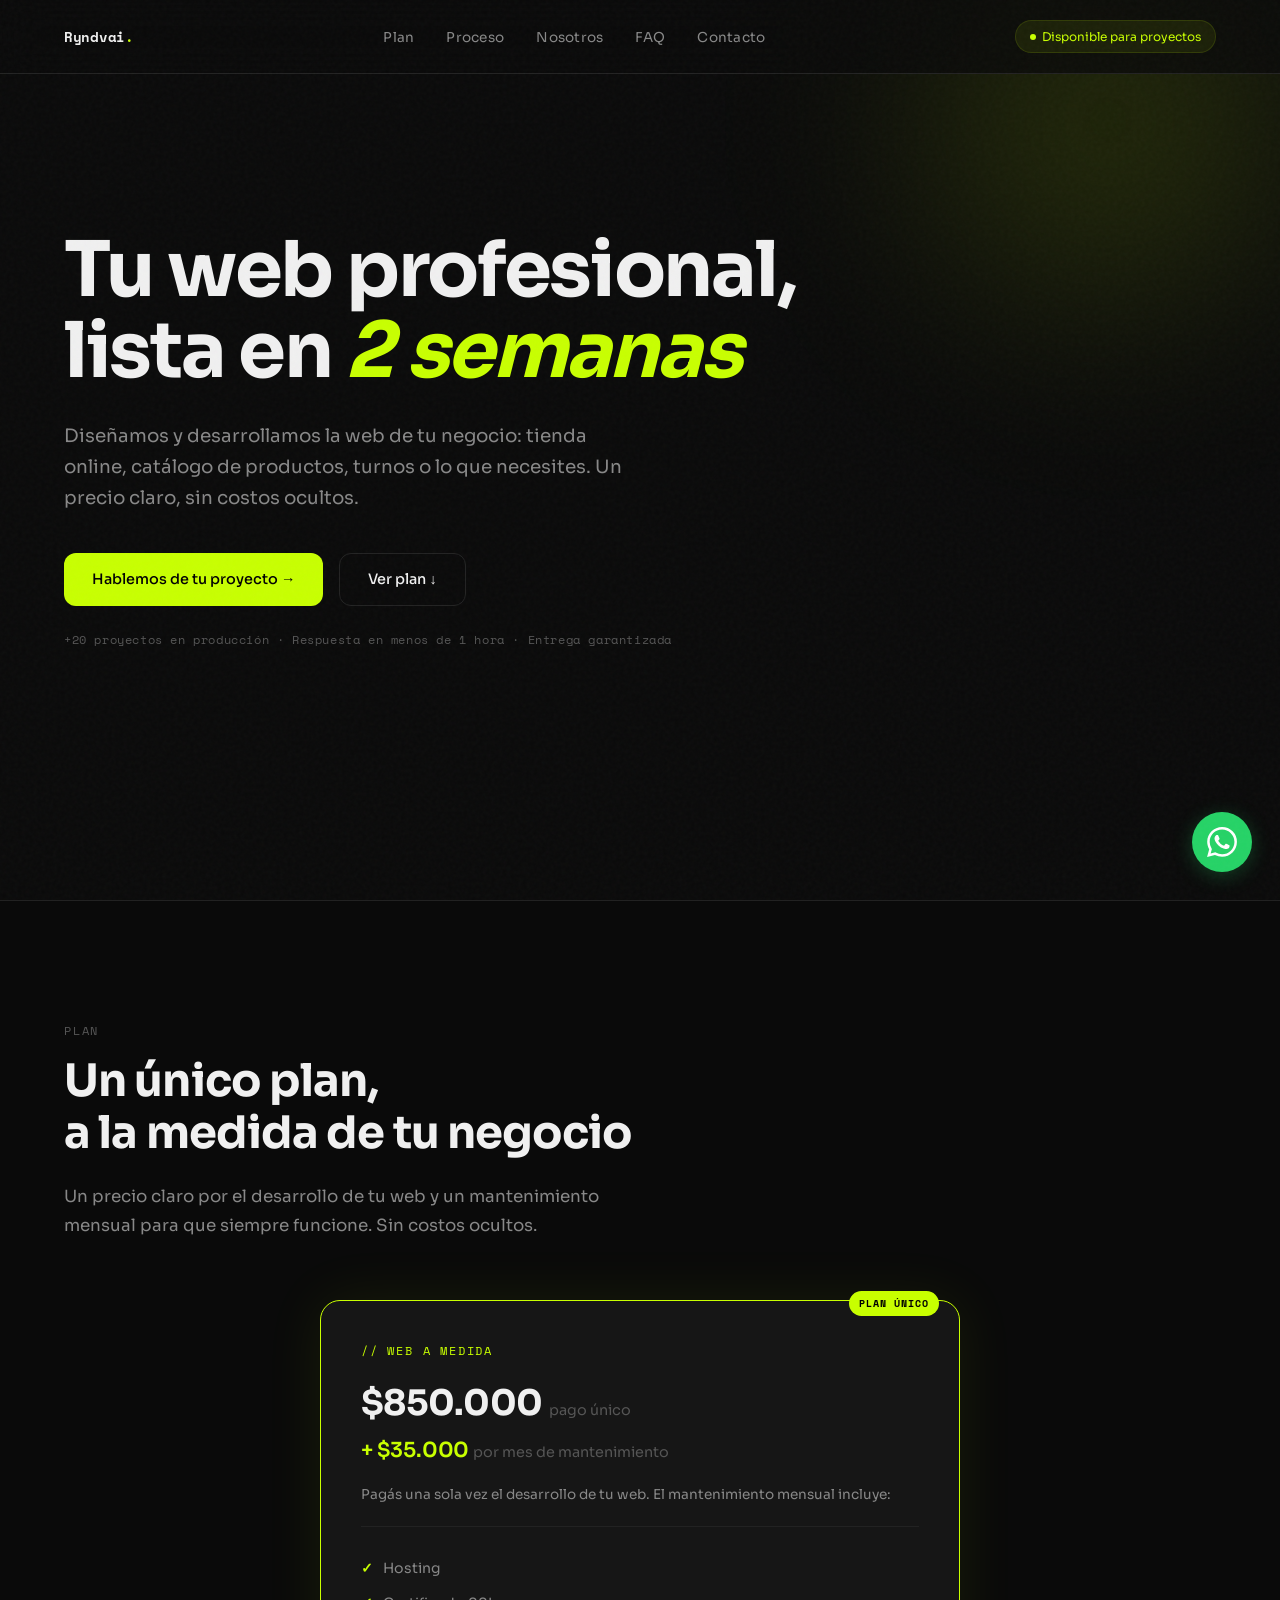
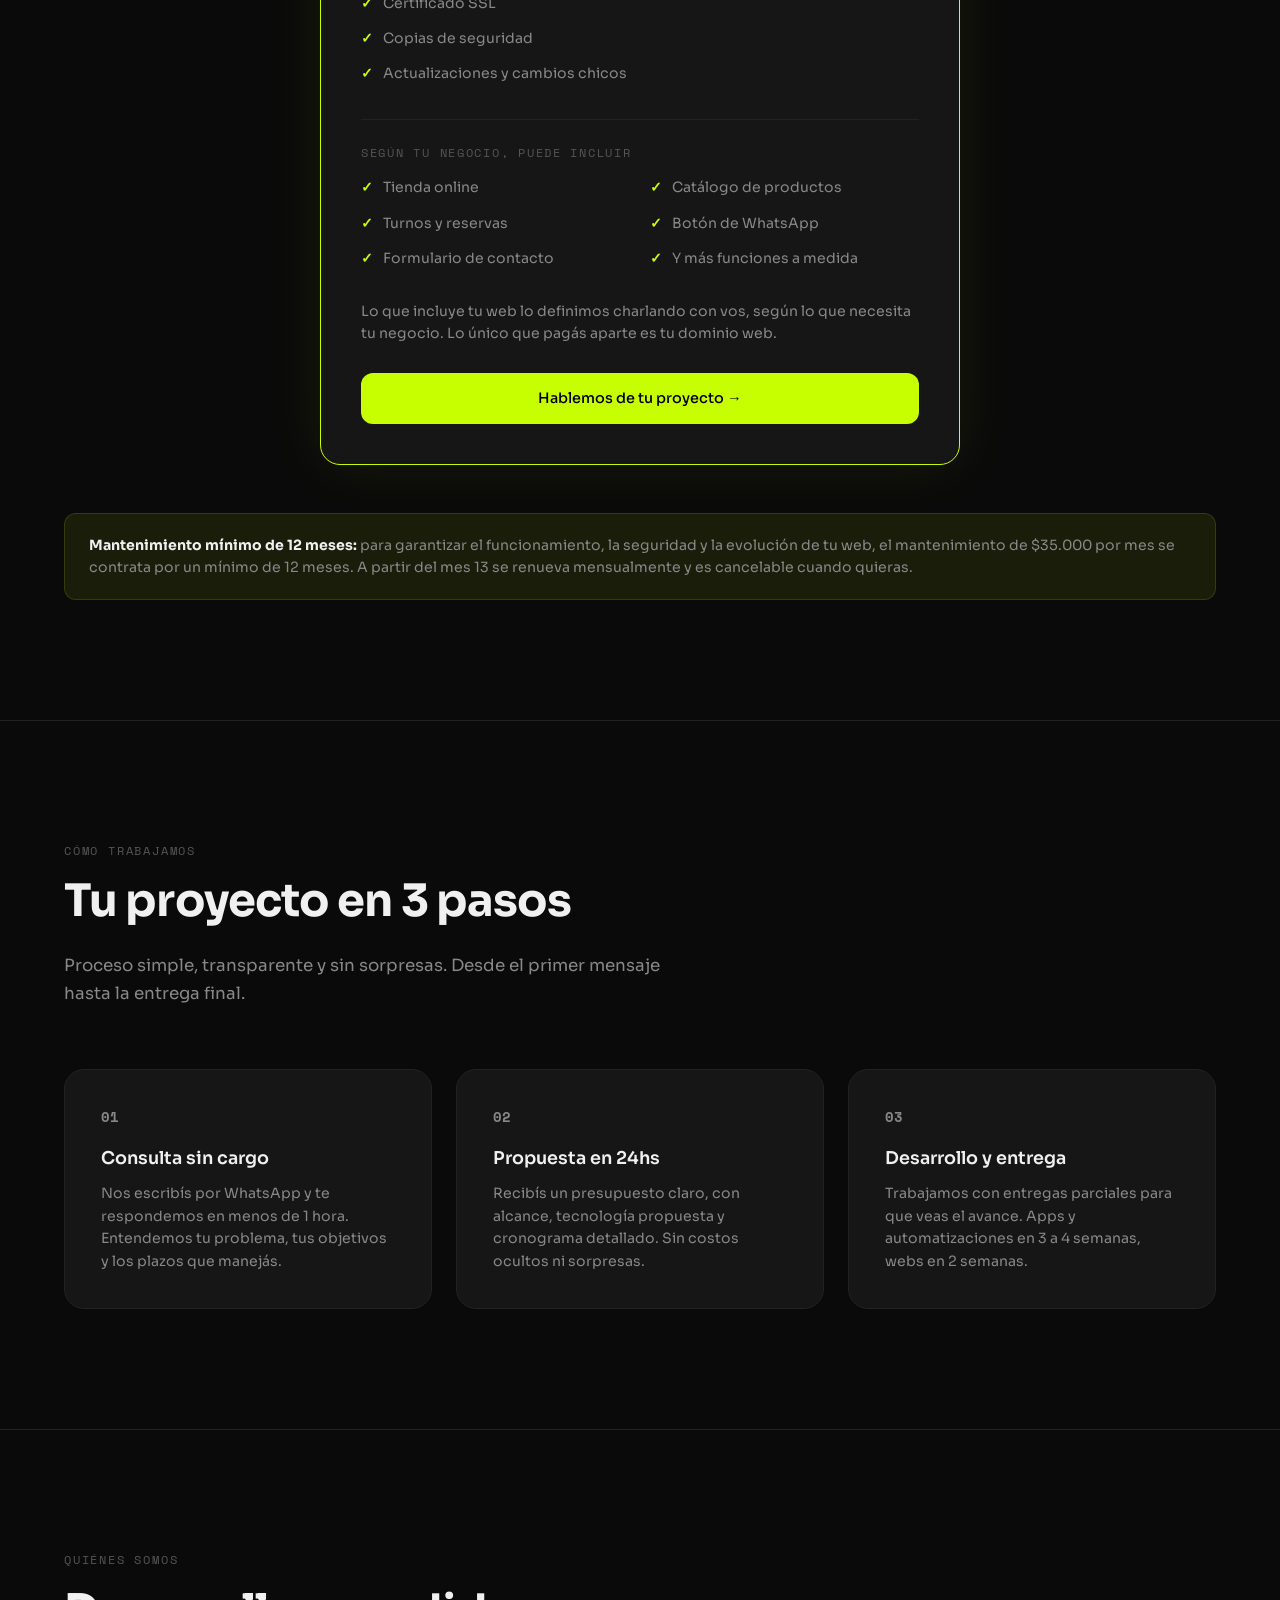
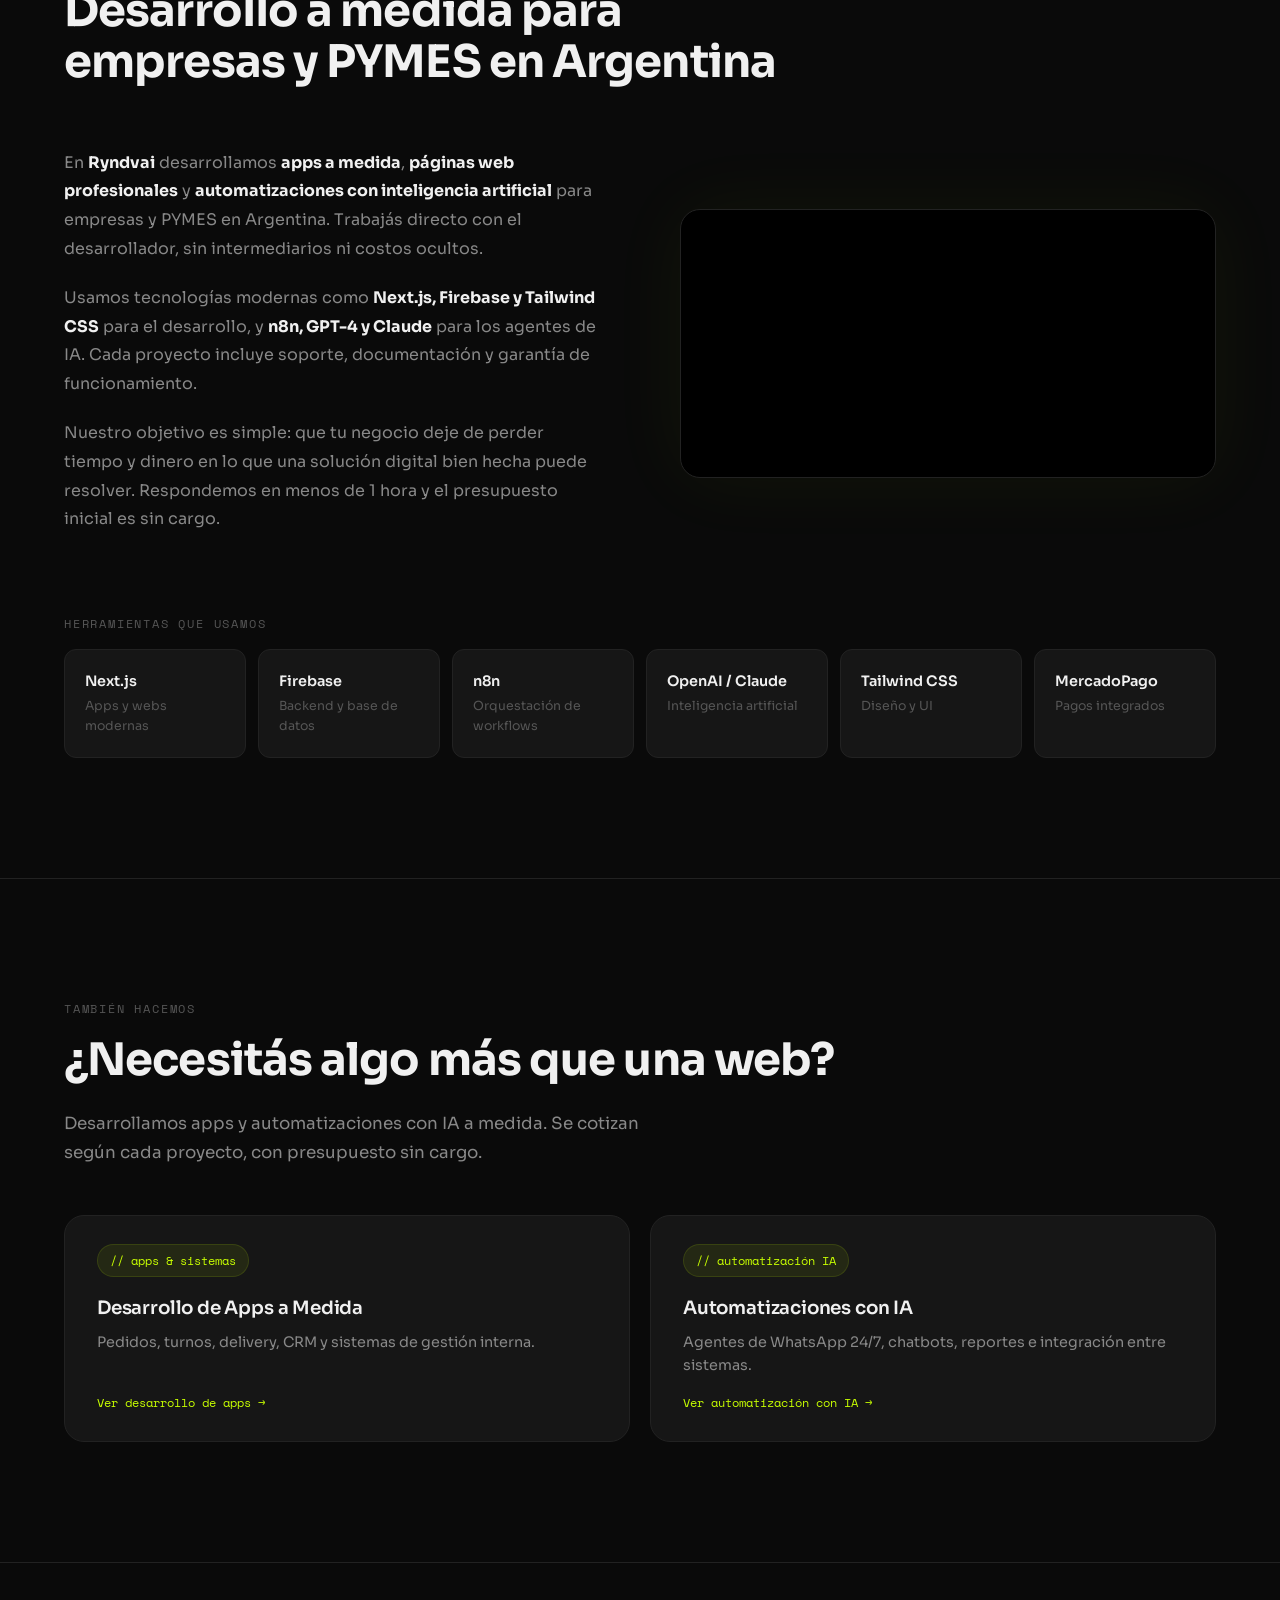
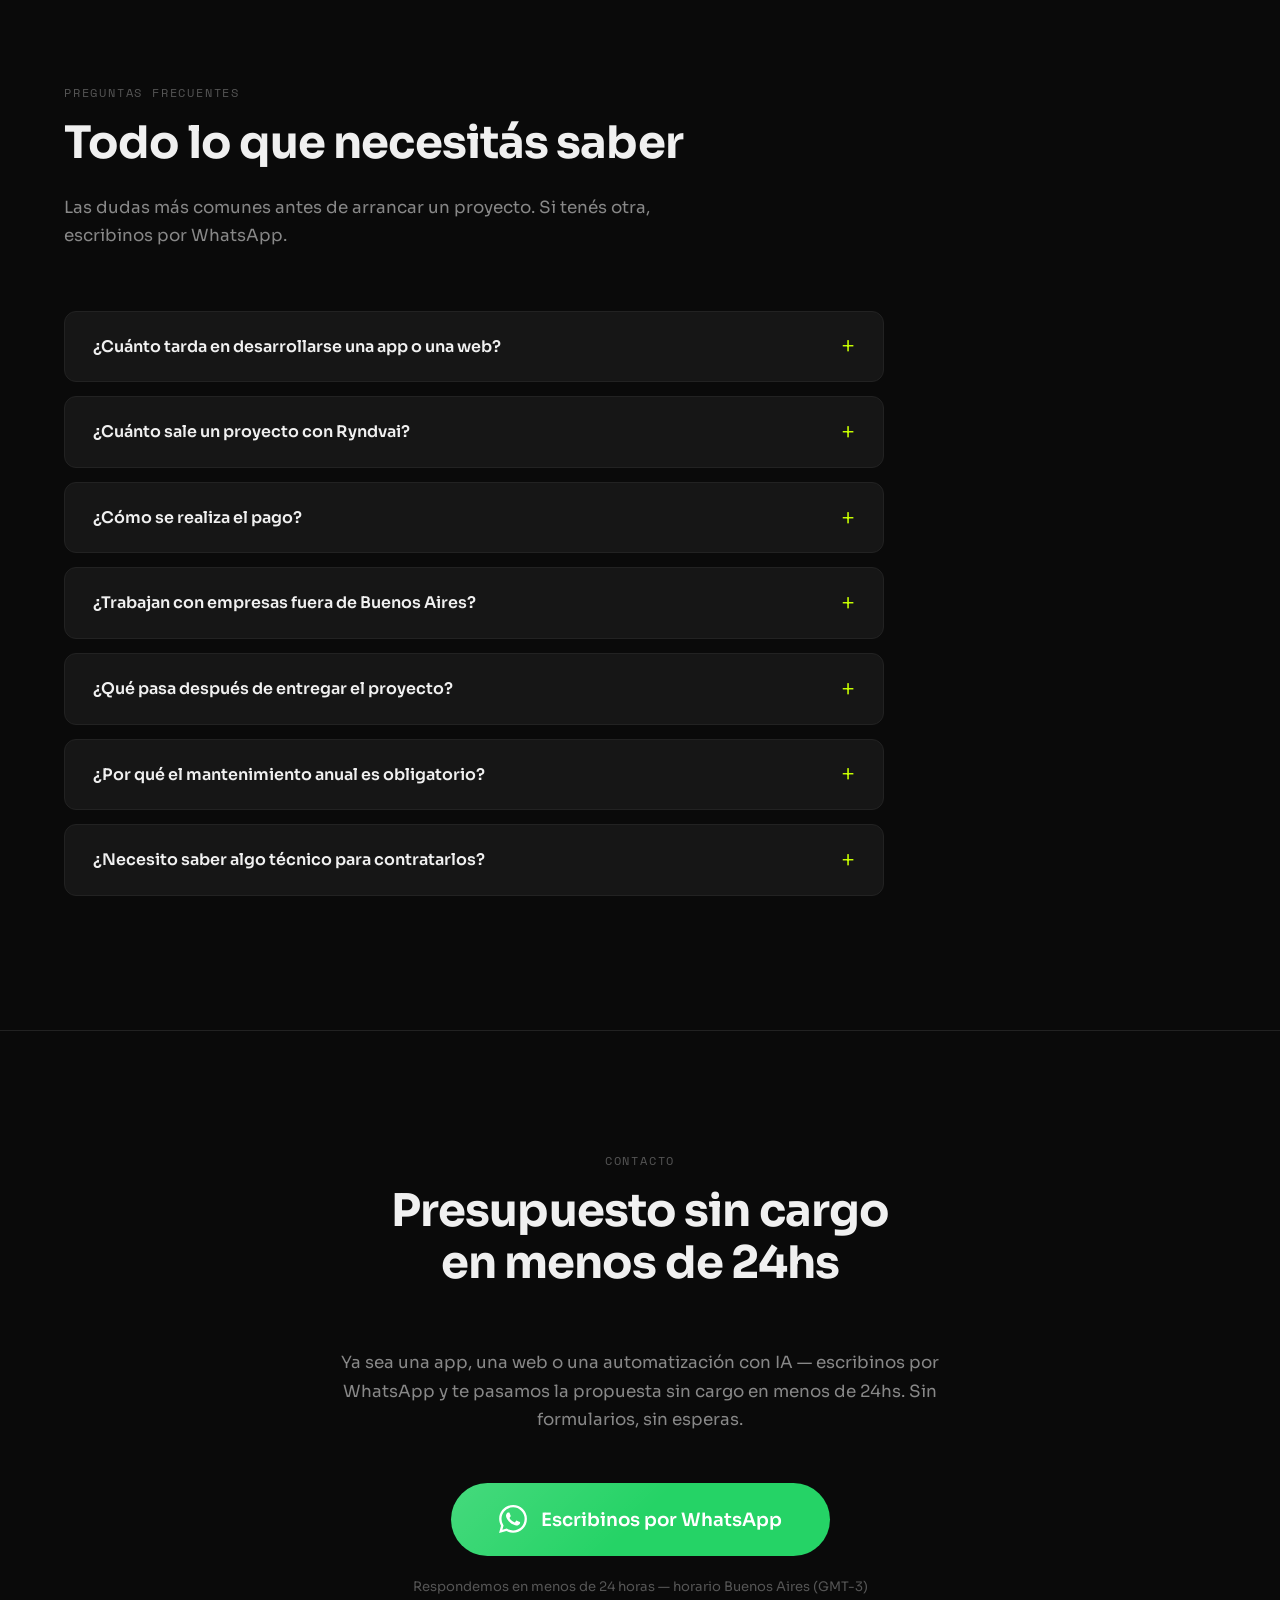
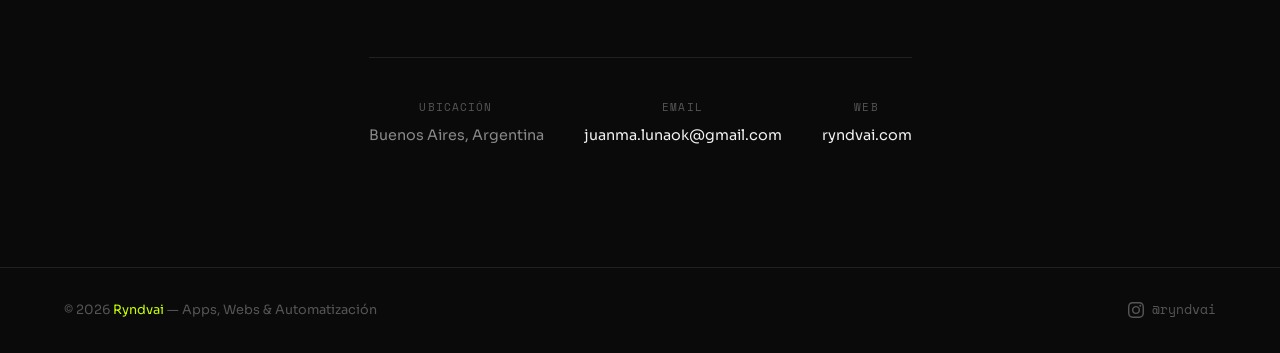
==== commit 1d7e73b2: "refactor: reorder home around the single web plan - New hero focused on webs with WhatsApp CTA - Ord" ====
--- a/index.html
+++ b/index.html
@@ -114,7 +114,7 @@
     <link rel="preconnect" href="https://fonts.googleapis.com" />
     <link rel="preconnect" href="https://fonts.gstatic.com" crossorigin />
     <link href="https://fonts.googleapis.com/css2?family=Sora:wght@300;400;500;600;700&family=Space+Mono:wght@400;700&display=swap" rel="stylesheet" />
-    <link rel="stylesheet" href="style.css?v=6" />
+    <link rel="stylesheet" href="style.css?v=7" />
 </head>
 <body>
 
@@ -122,9 +122,9 @@
         <div class="container">
             <a href="/" class="nav-logo">Ryndvai<span>.</span></a>
             <ul class="nav-links">
-                <li><a href="#services">Servicios</a></li>
                 <li><a href="#plan">Plan</a></li>
                 <li><a href="#process">Proceso</a></li>
+                <li><a href="#about">Nosotros</a></li>
                 <li><a href="#faq">FAQ</a></li>
                 <li><a href="#contact">Contacto</a></li>
             </ul>
@@ -138,64 +138,13 @@
     <section class="hero">
         <div class="container">
             <div class="hero-content fade-up">
-                <h1>Apps, Webs y Automatizaciones con <em>IA</em><br>a medida para tu negocio</h1>
-                <p class="hero-desc">Desarrollamos apps, webs y automatizaciones con inteligencia artificial para empresas y PYMES en Argentina. Presupuesto sin cargo en 24hs, entrega en 2 a 4 semanas y sin costos ocultos.</p>
+                <h1>Tu web profesional,<br>lista en <em>2 semanas</em></h1>
+                <p class="hero-desc">Diseñamos y desarrollamos la web de tu negocio: tienda online, catálogo de productos, turnos o lo que necesites. Un precio claro, sin costos ocultos.</p>
                 <div class="hero-buttons">
-                    <a href="#contact" class="btn btn-primary">Presupuesto sin cargo →</a>
+                    <a href="https://wa.me/5491178284386?text=Hola%20Ryndvai%2C%20vi%20sus%20servicios%20y%20me%20interesa%20consultar%20por%20un%20proyecto.%20%C2%BFPodemos%20hablar%3F" target="_blank" rel="noopener" class="btn btn-primary" onclick="trackWhatsAppClick('hero_home')">Hablemos de tu proyecto →</a>
                     <a href="#plan" class="btn btn-outline">Ver plan ↓</a>
                 </div>
                 <p class="hero-meta">+20 proyectos en producción · Respuesta en menos de 1 hora · Entrega garantizada</p>
-            </div>
-        </div>
-    </section>
-
-    <section id="services">
-        <div class="container">
-            <div class="fade-up">
-                <p class="section-tag">Servicios</p>
-                <h2 class="section-title">Lo que hacemos por tu negocio</h2>
-                <p class="section-desc">Tres servicios que resuelven los problemas más comunes de empresas y PYMES en Argentina. Hacé clic en cada uno para conocer el detalle.</p>
-            </div>
-            <div class="services-grid">
-                <a href="/apps/" class="service-card fade-up" title="Desarrollo de apps a medida en Argentina">
-                    <span class="service-icon">// apps &amp; sistemas</span>
-                    <h3>Desarrollo de Apps a Medida</h3>
-                    <p>Apps web y móviles para negocios que necesitan gestionar pedidos, turnos, entregas o procesos internos. Construidas con tecnología moderna y pensadas para escalar.</p>
-                    <ul class="service-list">
-                        <li>App de pedidos y delivery</li>
-                        <li>Sistema de turnos y reservas</li>
-                        <li>Gestión interna / CRM a medida</li>
-                        <li>MVP para startups</li>
-                    </ul>
-                    <p class="service-price"><strong>Presupuesto sin cargo</strong> · Entrega 3 a 4 semanas</p>
-                    <span class="service-cta">Ver desarrollo de apps →</span>
-                </a>
-                <a href="/webs/" class="service-card fade-up" title="Páginas web profesionales y e-commerce en Argentina">
-                    <span class="service-icon">// webs &amp; e-commerce</span>
-                    <h3>Páginas Web Profesionales</h3>
-                    <p>Webs rápidas, modernas y optimizadas para Google. Diseño a medida, hosting y SEO incluido. Tu negocio online en 2 semanas.</p>
-                    <ul class="service-list">
-                        <li>Web institucional para empresas</li>
-                        <li>Tienda online con MercadoPago</li>
-                        <li>Landing pages de alta conversión</li>
-                        <li>Rediseño y optimización SEO</li>
-                    </ul>
-                    <p class="service-price"><strong>$850.000</strong> pago único · Entrega 2 semanas</p>
-                    <span class="service-cta">Ver páginas web profesionales →</span>
-                </a>
-                <a href="/ia/" class="service-card fade-up" title="Automatizaciones con IA para empresas en Argentina">
-                    <span class="service-icon">// automatización IA</span>
-                    <h3>Automatizaciones con IA</h3>
-                    <p>Agentes y workflows que atienden clientes, procesan datos y eliminan tareas manuales. Tu negocio funcionando las 24 horas sin intervención humana.</p>
-                    <ul class="service-list">
-                        <li>Agente IA para WhatsApp 24/7</li>
-                        <li>Automatización de reportes y emails</li>
-                        <li>Integración entre sistemas</li>
-                        <li>Chatbots y asistentes virtuales</li>
-                    </ul>
-                    <p class="service-price"><strong>Presupuesto sin cargo</strong> · Entrega 2 semanas</p>
-                    <span class="service-cta">Ver automatización con IA →</span>
-                </a>
             </div>
         </div>
     </section>
@@ -236,18 +185,29 @@
         </div>
     </section>
 
-    <section id="video">
-        <div class="container">
-            <div class="fade-up">
-                <p class="section-tag">En acción</p>
-                <h2 class="section-title">Mirá Ryndvai en acción</h2>
-                <p class="section-desc">Una mirada rápida a los proyectos que construimos y cómo pensamos cada solución para tu negocio.</p>
-            </div>
-            <div class="video-wrapper fade-up">
-                <video autoplay loop muted playsinline preload="auto" aria-label="Video de presentación de Ryndvai mostrando apps, webs y automatizaciones con IA en producción">
-                    <source src="RyndvaiVideo.mp4?v=2" type="video/mp4">
-                    Tu navegador no soporta el tag de video.
-                </video>
+    <section id="process">
+        <div class="container">
+            <div class="fade-up">
+                <p class="section-tag">Cómo trabajamos</p>
+                <h2 class="section-title">Tu proyecto en 3 pasos</h2>
+                <p class="section-desc">Proceso simple, transparente y sin sorpresas. Desde el primer mensaje hasta la entrega final.</p>
+            </div>
+            <div class="process-grid">
+                <div class="process-step fade-up">
+                    <p class="process-number">01</p>
+                    <h3>Consulta sin cargo</h3>
+                    <p>Nos escribís por WhatsApp y te respondemos en menos de 1 hora. Entendemos tu problema, tus objetivos y los plazos que manejás.</p>
+                </div>
+                <div class="process-step fade-up">
+                    <p class="process-number">02</p>
+                    <h3>Propuesta en 24hs</h3>
+                    <p>Recibís un presupuesto claro, con alcance, tecnología propuesta y cronograma detallado. Sin costos ocultos ni sorpresas.</p>
+                </div>
+                <div class="process-step fade-up">
+                    <p class="process-number">03</p>
+                    <h3>Desarrollo y entrega</h3>
+                    <p>Trabajamos con entregas parciales para que veas el avance. Apps y automatizaciones en 3 a 4 semanas, webs en 2 semanas.</p>
+                </div>
             </div>
         </div>
     </section>
@@ -264,9 +224,16 @@
                     <p>Usamos tecnologías modernas como <strong>Next.js, Firebase y Tailwind CSS</strong> para el desarrollo, y <strong>n8n, GPT-4 y Claude</strong> para los agentes de IA. Cada proyecto incluye soporte, documentación y garantía de funcionamiento.</p>
                     <p>Nuestro objetivo es simple: que tu negocio deje de perder tiempo y dinero en lo que una solución digital bien hecha puede resolver. Respondemos en menos de 1 hora y el presupuesto inicial es sin cargo.</p>
                 </div>
-                <div class="fade-up">
-                    <p class="section-tag" style="margin-bottom: 20px;">Herramientas que usamos</p>
-                    <div class="tools-grid">
+                <div class="video-wrapper about-video fade-up">
+                <video autoplay loop muted playsinline preload="auto" aria-label="Video de presentación de Ryndvai mostrando apps, webs y automatizaciones con IA en producción">
+                    <source src="RyndvaiVideo.mp4?v=2" type="video/mp4">
+                    Tu navegador no soporta el tag de video.
+                </video>
+                </div>
+            </div>
+            <div class="about-tools fade-up">
+                <p class="section-tag">Herramientas que usamos</p>
+                    <div class="tools-grid tools-row">
                         <div class="tool-item"><p class="tool-name">Next.js</p><p class="tool-desc">Apps y webs modernas</p></div>
                         <div class="tool-item"><p class="tool-name">Firebase</p><p class="tool-desc">Backend y base de datos</p></div>
                         <div class="tool-item"><p class="tool-name">n8n</p><p class="tool-desc">Orquestación de workflows</p></div>
@@ -274,34 +241,30 @@
                         <div class="tool-item"><p class="tool-name">Tailwind CSS</p><p class="tool-desc">Diseño y UI</p></div>
                         <div class="tool-item"><p class="tool-name">MercadoPago</p><p class="tool-desc">Pagos integrados</p></div>
                     </div>
-                </div>
-            </div>
-        </div>
-    </section>
-
-    <section id="process">
-        <div class="container">
-            <div class="fade-up">
-                <p class="section-tag">Cómo trabajamos</p>
-                <h2 class="section-title">Tu proyecto en 3 pasos</h2>
-                <p class="section-desc">Proceso simple, transparente y sin sorpresas. Desde el primer mensaje hasta la entrega final.</p>
-            </div>
-            <div class="process-grid">
-                <div class="process-step fade-up">
-                    <p class="process-number">01</p>
-                    <h3>Consulta sin cargo</h3>
-                    <p>Nos escribís por WhatsApp y te respondemos en menos de 1 hora. Entendemos tu problema, tus objetivos y los plazos que manejás.</p>
-                </div>
-                <div class="process-step fade-up">
-                    <p class="process-number">02</p>
-                    <h3>Propuesta en 24hs</h3>
-                    <p>Recibís un presupuesto claro, con alcance, tecnología propuesta y cronograma detallado. Sin costos ocultos ni sorpresas.</p>
-                </div>
-                <div class="process-step fade-up">
-                    <p class="process-number">03</p>
-                    <h3>Desarrollo y entrega</h3>
-                    <p>Trabajamos con entregas parciales para que veas el avance. Apps y automatizaciones en 3 a 4 semanas, webs en 2 semanas.</p>
-                </div>
+            </div>
+        </div>
+    </section>
+
+    <section id="extras">
+        <div class="container">
+            <div class="fade-up">
+                <p class="section-tag">También hacemos</p>
+                <h2 class="section-title">¿Necesitás algo más que una web?</h2>
+                <p class="section-desc">Desarrollamos apps y automatizaciones con IA a medida. Se cotizan según cada proyecto, con presupuesto sin cargo.</p>
+            </div>
+            <div class="extras-grid">
+                <a href="/apps/" class="extra-card fade-up" title="Desarrollo de apps a medida en Argentina">
+                    <span class="service-icon">// apps &amp; sistemas</span>
+                    <h3>Desarrollo de Apps a Medida</h3>
+                    <p>Pedidos, turnos, delivery, CRM y sistemas de gestión interna.</p>
+                    <span class="service-cta">Ver desarrollo de apps →</span>
+                </a>
+                <a href="/ia/" class="extra-card fade-up" title="Automatizaciones con IA para empresas en Argentina">
+                    <span class="service-icon">// automatización IA</span>
+                    <h3>Automatizaciones con IA</h3>
+                    <p>Agentes de WhatsApp 24/7, chatbots, reportes e integración entre sistemas.</p>
+                    <span class="service-cta">Ver automatización con IA →</span>
+                </a>
             </div>
         </div>
     </section>
--- a/style.css
+++ b/style.css
@@ -92,6 +92,7 @@
     filter: blur(80px);
     pointer-events: none;
 }
+.hero .container { width: 100%; }
 .hero-content { position: relative; z-index: 1; max-width: 800px; }
 .hero-tag { font-family: var(--font-mono); font-size: 0.8rem; color: var(--text-muted); margin-bottom: 24px; letter-spacing: 0.1em; text-transform: uppercase; }
 .hero h1 { font-size: clamp(2.8rem, 6vw, 5rem); font-weight: 700; line-height: 1.05; letter-spacing: -0.03em; margin-bottom: 28px; }
@@ -128,6 +129,20 @@
 .tool-item:hover { border-color: var(--text-muted); transform: translateY(-2px); }
 .tool-name { font-weight: 600; font-size: 0.9rem; margin-bottom: 4px; }
 .tool-desc { font-size: 0.78rem; color: var(--text-muted); }
+
+.about-video { margin-top: 0; }
+.about-tools { margin-top: 60px; }
+.tools-row { grid-template-columns: repeat(6, 1fr); }
+
+/* ===== EXTRAS (también hacemos) ===== */
+#extras { border-top: 1px solid var(--border); }
+.extras-grid { display: grid; grid-template-columns: repeat(2, 1fr); gap: 20px; margin-top: 48px; }
+.extra-card { background: var(--bg-card); border: 1px solid var(--border); border-radius: var(--radius-lg); padding: 28px 32px; transition: all 0.4s ease; display: flex; flex-direction: column; }
+.extra-card:hover { border-color: var(--accent); transform: translateY(-4px); }
+.extra-card .service-icon { margin-bottom: 16px; }
+.extra-card h3 { font-size: 1.15rem; font-weight: 600; margin-bottom: 8px; letter-spacing: -0.01em; }
+.extra-card p { font-size: 0.9rem; color: var(--text-secondary); line-height: 1.6; }
+.extra-card .service-cta { margin-top: auto; padding-top: 16px; }
 
 /* ===== CONTACT / WHATSAPP ===== */
 #contact { border-top: 1px solid var(--border); }
@@ -309,9 +324,12 @@
     .mobile-menu-btn.active span:nth-child(1) { transform: translateY(7px) rotate(45deg); }
     .mobile-menu-btn.active span:nth-child(2) { opacity: 0; }
     .mobile-menu-btn.active span:nth-child(3) { transform: translateY(-7px) rotate(-45deg); }
-    .about-grid { grid-template-columns: 1fr; gap: 40px; }
+    .about-grid { grid-template-columns: 1fr; gap: 16px; }
     .services-grid { grid-template-columns: 1fr; }
     .process-grid { grid-template-columns: 1fr; }
+    .extras-grid { grid-template-columns: 1fr; }
+    .tools-row { grid-template-columns: repeat(3, 1fr); }
+    .about-tools { margin-top: 40px; }
     .plan-card { padding: 32px 24px; }
     .two-col { grid-template-columns: 1fr; gap: 20px; }
     .hero h1 { font-size: 2.4rem; }
@@ -322,6 +340,7 @@
 
 @media (max-width: 480px) {
     .tools-grid { grid-template-columns: 1fr; }
+    .tools-row { grid-template-columns: repeat(2, 1fr); }
     .plan-includes { grid-template-columns: 1fr; }
     .maint-price { font-size: 1.9rem; }
     .hero-buttons { flex-direction: column; }
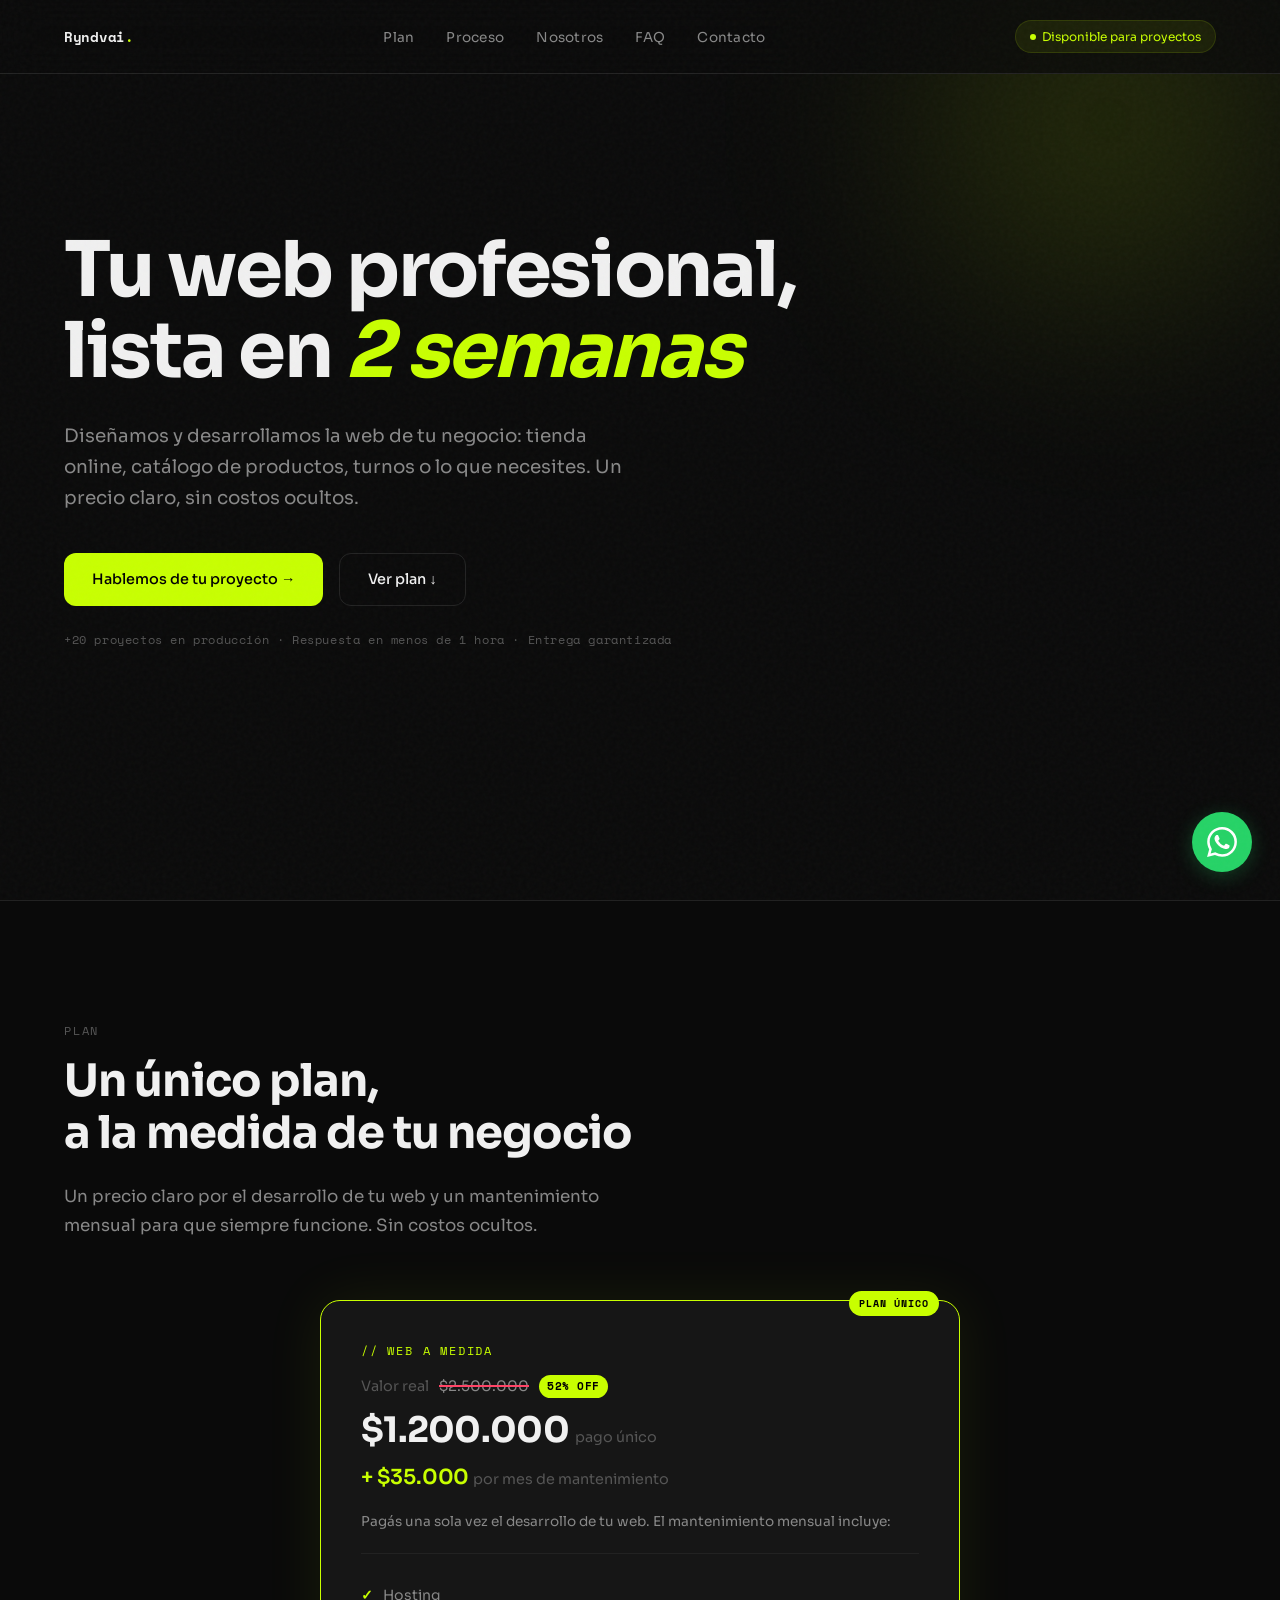
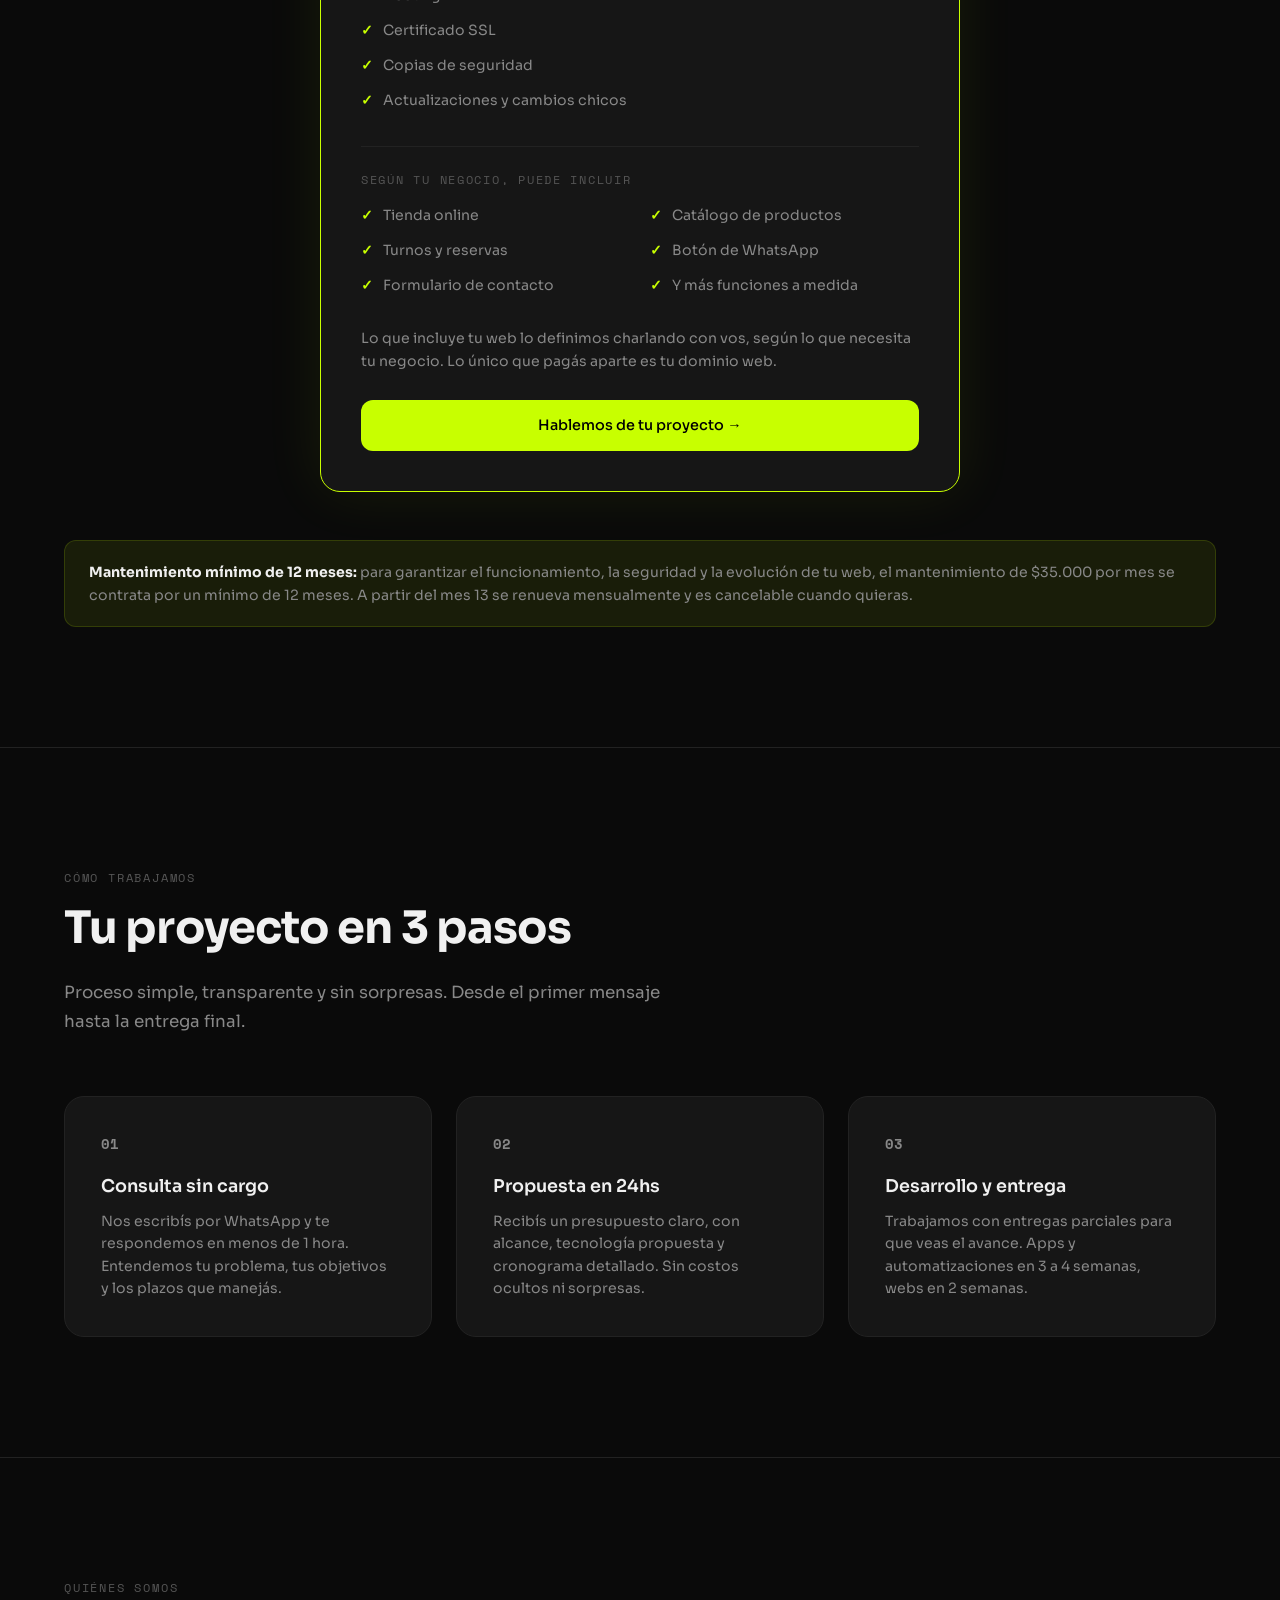
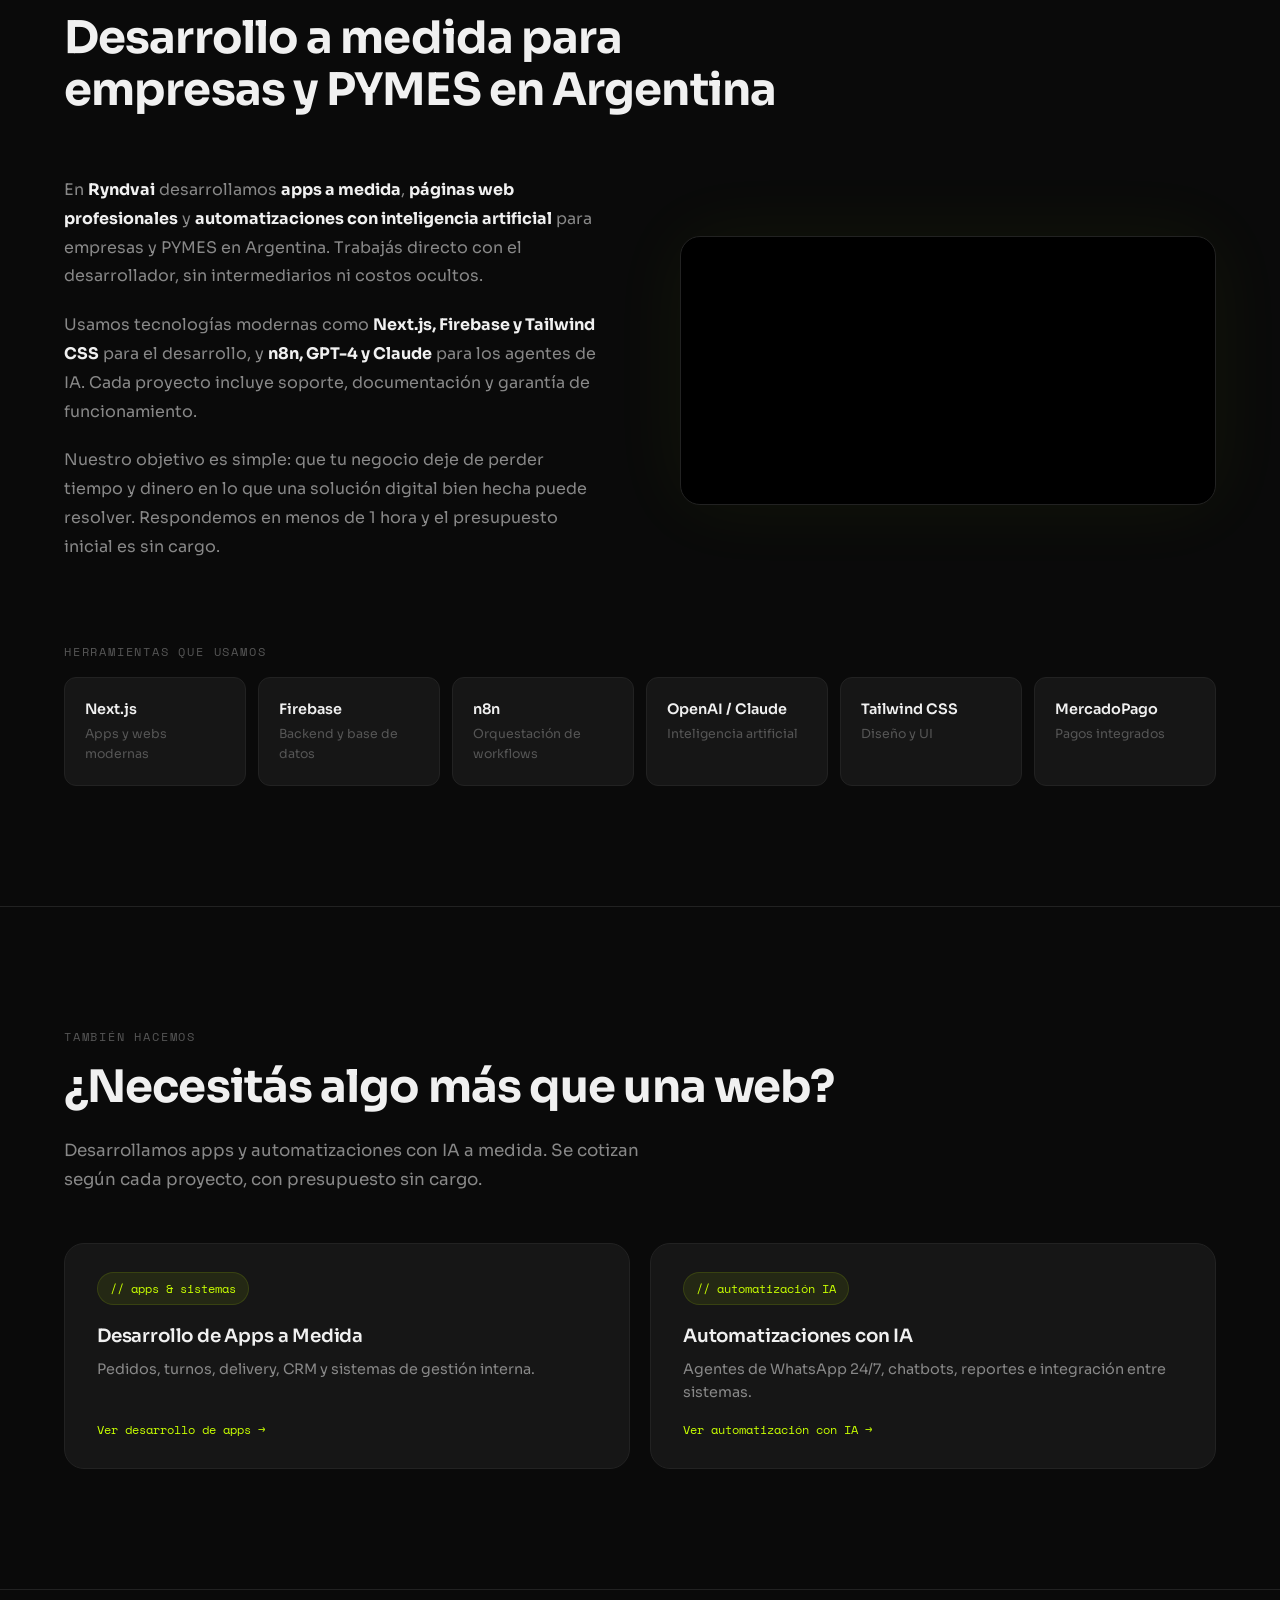
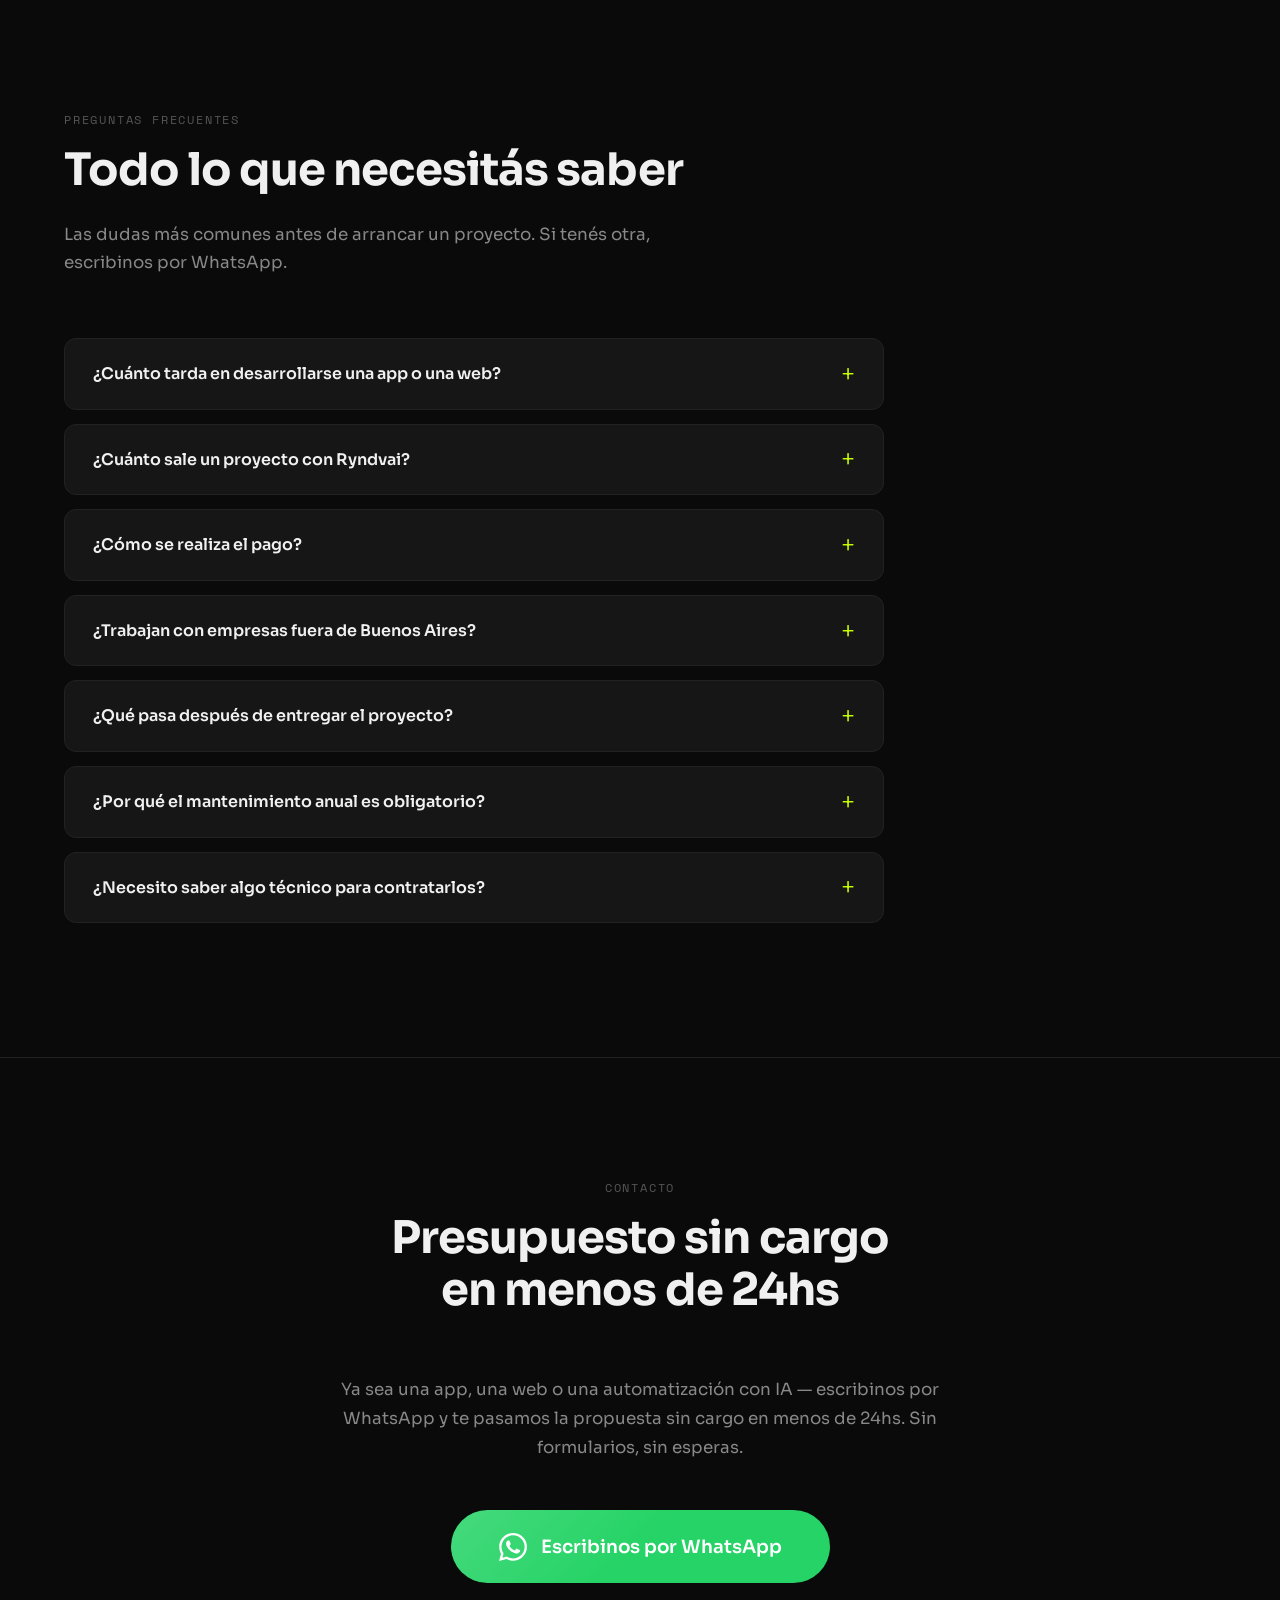
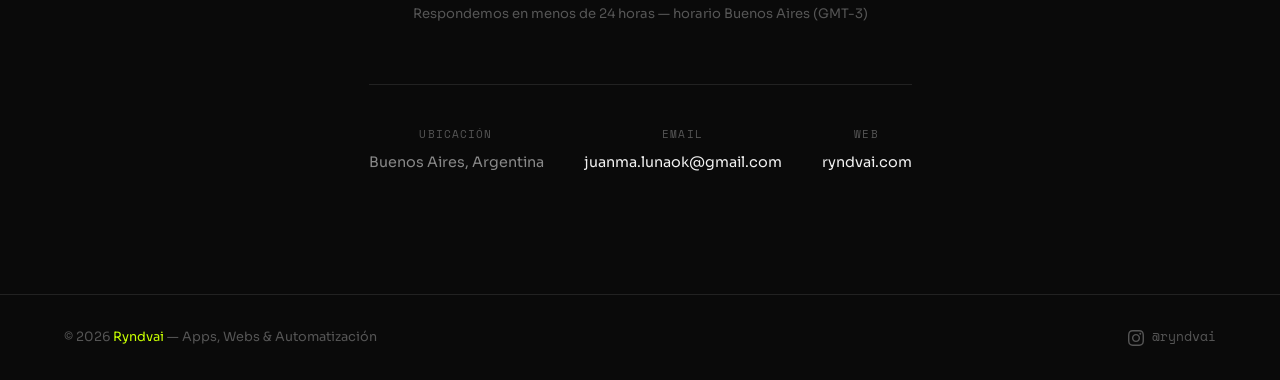
==== commit fa8c9fac: "update: plan price $1.200.000 with discount (real value $2.500.000) Co-Authored-By: Claude Opus 5.5 " ====
--- a/index.html
+++ b/index.html
@@ -4,7 +4,7 @@
     <meta charset="UTF-8" />
     <meta name="viewport" content="width=device-width, initial-scale=1.0" />
     <title>Ryndvai — Apps, Webs y Automatizaciones con IA en Argentina</title>
-    <meta name="description" content="Apps, webs y automatizaciones con IA para empresas en Argentina. Web profesional a $850.000 de pago único. Presupuesto sin cargo en 24hs. Entrega 2-4 semanas." />
+    <meta name="description" content="Apps, webs y automatizaciones con IA para empresas en Argentina. Web profesional a $1.200.000 de pago único. Presupuesto sin cargo en 24hs. Entrega 2-4 semanas." />
     <meta name="keywords" content="desarrollo de apps Argentina, desarrollador apps Buenos Aires, hacer una app para mi negocio, agencia web Argentina, diseño web profesional, automatización con IA, agente WhatsApp empresa, n8n automatizaciones, app a medida, sistema de gestión empresa, e-commerce MercadoPago, chatbot WhatsApp, software a medida Argentina" />
     <meta name="author" content="Ryndvai — Juan Manuel Luna" />
     <meta name="robots" content="index, follow" />
@@ -19,13 +19,13 @@
     <meta property="og:type" content="website" />
     <meta property="og:locale" content="es_AR" />
     <meta property="og:title" content="Ryndvai — Apps, Webs y Automatizaciones con IA en Argentina" />
-    <meta property="og:description" content="Apps, webs y automatizaciones con IA para empresas en Argentina. Web profesional a $850.000 de pago único. Presupuesto sin cargo. Respondemos en menos de 1 hora." />
+    <meta property="og:description" content="Apps, webs y automatizaciones con IA para empresas en Argentina. Web profesional a $1.200.000 de pago único. Presupuesto sin cargo. Respondemos en menos de 1 hora." />
     <meta property="og:url" content="https://ryndvai.com/" />
     <meta property="og:site_name" content="Ryndvai" />
 
     <meta name="twitter:card" content="summary_large_image" />
     <meta name="twitter:title" content="Ryndvai — Apps, Webs y Automatizaciones con IA" />
-    <meta name="twitter:description" content="Apps, webs y automatización con IA. Web profesional a $850.000 de pago único. Presupuesto sin cargo en 24hs." />
+    <meta name="twitter:description" content="Apps, webs y automatización con IA. Web profesional a $1.200.000 de pago único. Presupuesto sin cargo en 24hs." />
 
     <!-- Structured Data -->
     <script type="application/ld+json">
@@ -45,7 +45,7 @@
       "founder": { "@type": "Person", "name": "Juan Manuel Luna" },
       "makesOffer": [
         { "@type": "Offer", "name": "Desarrollo de Apps a Medida", "description": "Apps web y móviles para negocios: pedidos, turnos, entregas, gestión interna." },
-        { "@type": "Offer", "name": "Páginas Web Profesionales", "description": "Desarrollo web a medida, pago único. Puede incluir tienda online, catálogo de productos, turnos y reservas, botón de WhatsApp y formulario de contacto según el negocio. El dominio se abona aparte.", "price": "850000", "priceCurrency": "ARS" },
+        { "@type": "Offer", "name": "Páginas Web Profesionales", "description": "Desarrollo web a medida, pago único. Puede incluir tienda online, catálogo de productos, turnos y reservas, botón de WhatsApp y formulario de contacto según el negocio. El dominio se abona aparte.", "price": "1200000", "priceCurrency": "ARS" },
         { "@type": "Offer", "name": "Automatizaciones con IA", "description": "Workflows con n8n, agentes de WhatsApp, integración de sistemas y procesos automatizados con IA." },
         { "@type": "Offer", "name": "Mantenimiento Mensual", "description": "Hosting, certificado SSL, copias de seguridad y actualizaciones o cambios chicos. Mínimo 12 meses.", "priceSpecification": { "@type": "UnitPriceSpecification", "price": "35000", "priceCurrency": "ARS", "unitCode": "MON" } }
       ]
@@ -57,7 +57,7 @@
       "@type": "FAQPage",
       "mainEntity": [
         { "@type": "Question", "name": "¿Cuánto tarda en desarrollarse una app o una web?", "acceptedAnswer": { "@type": "Answer", "text": "Una página web profesional la entregamos en 2 semanas. Una app a medida o automatización con IA en 3 a 4 semanas." } },
-        { "@type": "Question", "name": "¿Cuánto sale un proyecto con Ryndvai?", "acceptedAnswer": { "@type": "Answer", "text": "Una página web profesional cuesta $850.000 de pago único, más $35.000 por mes de mantenimiento (hosting, SSL, copias de seguridad y cambios chicos). Solo pagás aparte tu dominio. Las apps a medida y las automatizaciones con IA se cotizan según cada proyecto, con presupuesto sin cargo." } },
+        { "@type": "Question", "name": "¿Cuánto sale un proyecto con Ryndvai?", "acceptedAnswer": { "@type": "Answer", "text": "Una página web profesional cuesta $1.200.000 de pago único, más $35.000 por mes de mantenimiento (hosting, SSL, copias de seguridad y cambios chicos). Solo pagás aparte tu dominio. Las apps a medida y las automatizaciones con IA se cotizan según cada proyecto, con presupuesto sin cargo." } },
         { "@type": "Question", "name": "¿Cómo se realiza el pago?", "acceptedAnswer": { "@type": "Answer", "text": "Trabajamos con un anticipo al iniciar y el saldo contra entrega. Aceptamos transferencia, MercadoPago y métodos internacionales." } },
         { "@type": "Question", "name": "¿Tienen plan de mantenimiento después de entregar el proyecto?", "acceptedAnswer": { "@type": "Answer", "text": "Sí. Todos nuestros proyectos incluyen 12 meses de mantenimiento mínimo, a $35.000 por mes para las webs. El plan cubre hosting, certificado SSL, copias de seguridad y actualizaciones o cambios chicos. A partir del mes 13 es renovable mensualmente y cancelable cuando quieras." } }
       ]
@@ -114,7 +114,7 @@
     <link rel="preconnect" href="https://fonts.googleapis.com" />
     <link rel="preconnect" href="https://fonts.gstatic.com" crossorigin />
     <link href="https://fonts.googleapis.com/css2?family=Sora:wght@300;400;500;600;700&family=Space+Mono:wght@400;700&display=swap" rel="stylesheet" />
-    <link rel="stylesheet" href="style.css?v=7" />
+    <link rel="stylesheet" href="style.css?v=8" />
 </head>
 <body>
 
@@ -159,7 +159,8 @@
             <div class="plan-wrap">
                 <div class="maint-card featured plan-card fade-up">
                     <span class="maint-tier">// web a medida</span>
-                    <p class="maint-price">$850.000 <span>pago único</span></p>
+                    <p class="plan-original">Valor real <s>$2.500.000</s> <span class="plan-discount">52% OFF</span></p>
+                    <p class="maint-price">$1.200.000 <span>pago único</span></p>
                     <p class="plan-monthly">+ $35.000 <span>por mes de mantenimiento</span></p>
                     <p class="maint-sub">Pagás una sola vez el desarrollo de tu web. El mantenimiento mensual incluye:</p>
                     <ul class="maint-features">
@@ -278,7 +279,7 @@
             </div>
             <div class="faq-list fade-up">
                 <details class="faq-item"><summary>¿Cuánto tarda en desarrollarse una app o una web?</summary><div class="faq-answer">Una página web profesional la entregamos en 2 semanas. Una app a medida o automatización con IA en 3 a 4 semanas. El plazo exacto te lo confirmamos en la propuesta inicial, sin cargo y en menos de 24hs.</div></details>
-                <details class="faq-item"><summary>¿Cuánto sale un proyecto con Ryndvai?</summary><div class="faq-answer">Una página web profesional cuesta <strong>$850.000 de pago único</strong>, más $35.000 por mes de mantenimiento (hosting, SSL, copias de seguridad y cambios chicos). Lo único que pagás aparte es tu dominio. Las apps a medida y las automatizaciones con IA se cotizan según cada proyecto — el presupuesto te lo pasamos sin cargo y sin costos ocultos.</div></details>
+                <details class="faq-item"><summary>¿Cuánto sale un proyecto con Ryndvai?</summary><div class="faq-answer">Una página web profesional cuesta <strong>$1.200.000 de pago único</strong> con descuento (valor real $2.500.000), más $35.000 por mes de mantenimiento (hosting, SSL, copias de seguridad y cambios chicos). Lo único que pagás aparte es tu dominio. Las apps a medida y las automatizaciones con IA se cotizan según cada proyecto — el presupuesto te lo pasamos sin cargo y sin costos ocultos.</div></details>
                 <details class="faq-item"><summary>¿Cómo se realiza el pago?</summary><div class="faq-answer">Trabajamos con un anticipo al iniciar el proyecto y el saldo contra entrega. Aceptamos transferencia bancaria, MercadoPago y métodos internacionales para clientes fuera de Argentina.</div></details>
                 <details class="faq-item"><summary>¿Trabajan con empresas fuera de Buenos Aires?</summary><div class="faq-answer">Sí. Atendemos clientes en toda Argentina y también fuera del país. Todo el proceso es 100% remoto: reuniones por videollamada, entregas digitales y soporte post-entrega.</div></details>
                 <details class="faq-item"><summary>¿Qué pasa después de entregar el proyecto?</summary><div class="faq-answer">Todos los proyectos incluyen <strong>12 meses de mantenimiento mínimo</strong> — en las webs, $35.000 por mes (hosting, certificado SSL, copias de seguridad y cambios chicos). A partir del mes 13 es renovable mensualmente o cancelable. Además recibís documentación técnica y garantía de funcionamiento.</div></details>
--- a/style.css
+++ b/style.css
@@ -211,7 +211,10 @@
 .maint-features li::before { content: '✓'; position: absolute; left: 0; color: var(--accent); font-weight: 700; }
 .plan-card { width: 100%; max-width: 640px; padding: 40px; }
 .maint-card.featured.plan-card::before { content: 'PLAN ÚNICO'; }
-.plan-monthly { font-size: 1.3rem; font-weight: 600; letter-spacing: -0.01em; line-height: 1.3; margin-bottom: 20px; color: var(--accent); }
+.plan-original { display: flex; align-items: center; gap: 10px; flex-wrap: wrap; font-size: 0.9rem; color: var(--text-muted); margin-bottom: 4px; }
+.plan-original s { color: var(--text-secondary); text-decoration-color: #ff4466; text-decoration-thickness: 2px; }
+.plan-discount { font-family: var(--font-mono); font-size: 0.68rem; font-weight: 700; color: #000; background: var(--accent); padding: 3px 8px; border-radius: 100px; letter-spacing: 0.05em; }
+.plan-monthly {font-size: 1.3rem; font-weight: 600; letter-spacing: -0.01em; line-height: 1.3; margin-bottom: 20px; color: var(--accent); }
 .plan-monthly span { color: var(--text-muted); font-size: 0.9rem; font-weight: 400; letter-spacing: 0; }
 .plan-label { font-family: var(--font-mono); font-size: 0.72rem; color: var(--text-muted); text-transform: uppercase; letter-spacing: 0.15em; margin: 28px 0 8px; padding-top: 24px; border-top: 1px solid var(--border); }
 .plan-includes { display: grid; grid-template-columns: 1fr 1fr; column-gap: 20px; }
